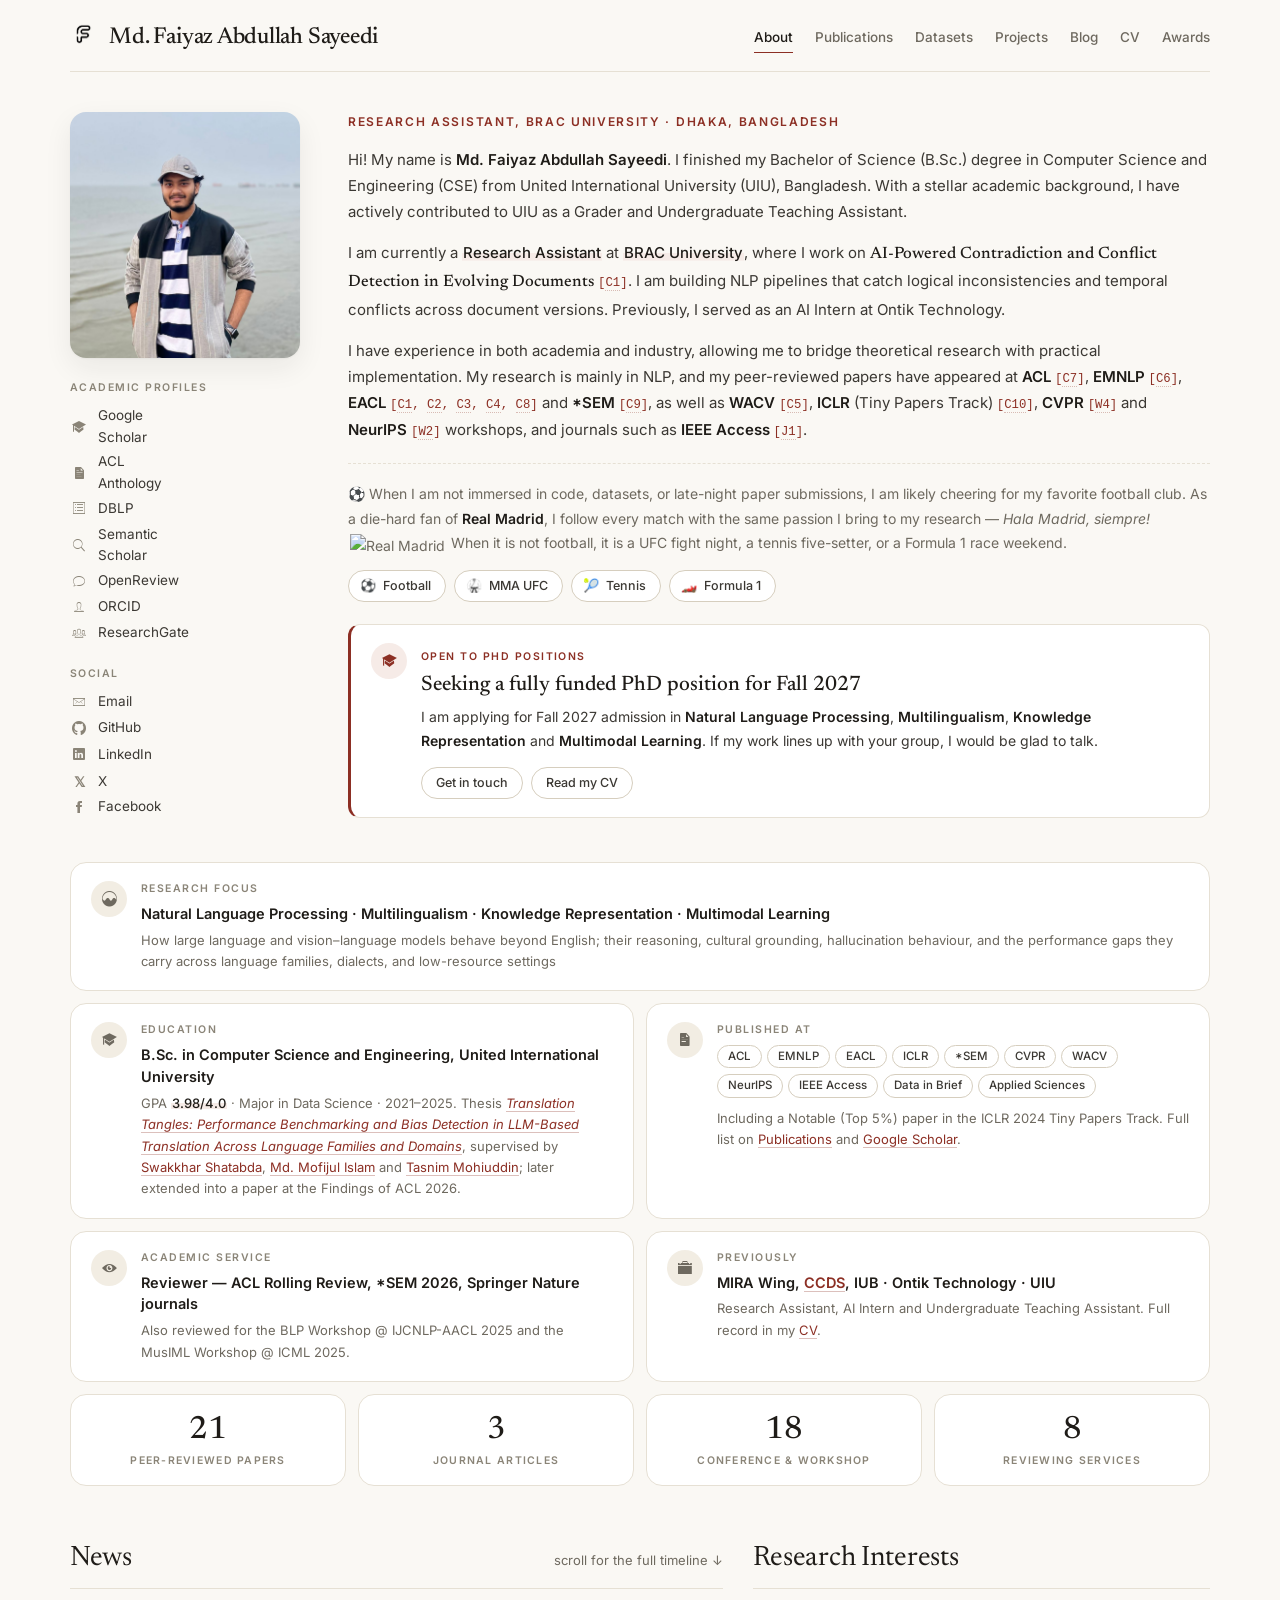
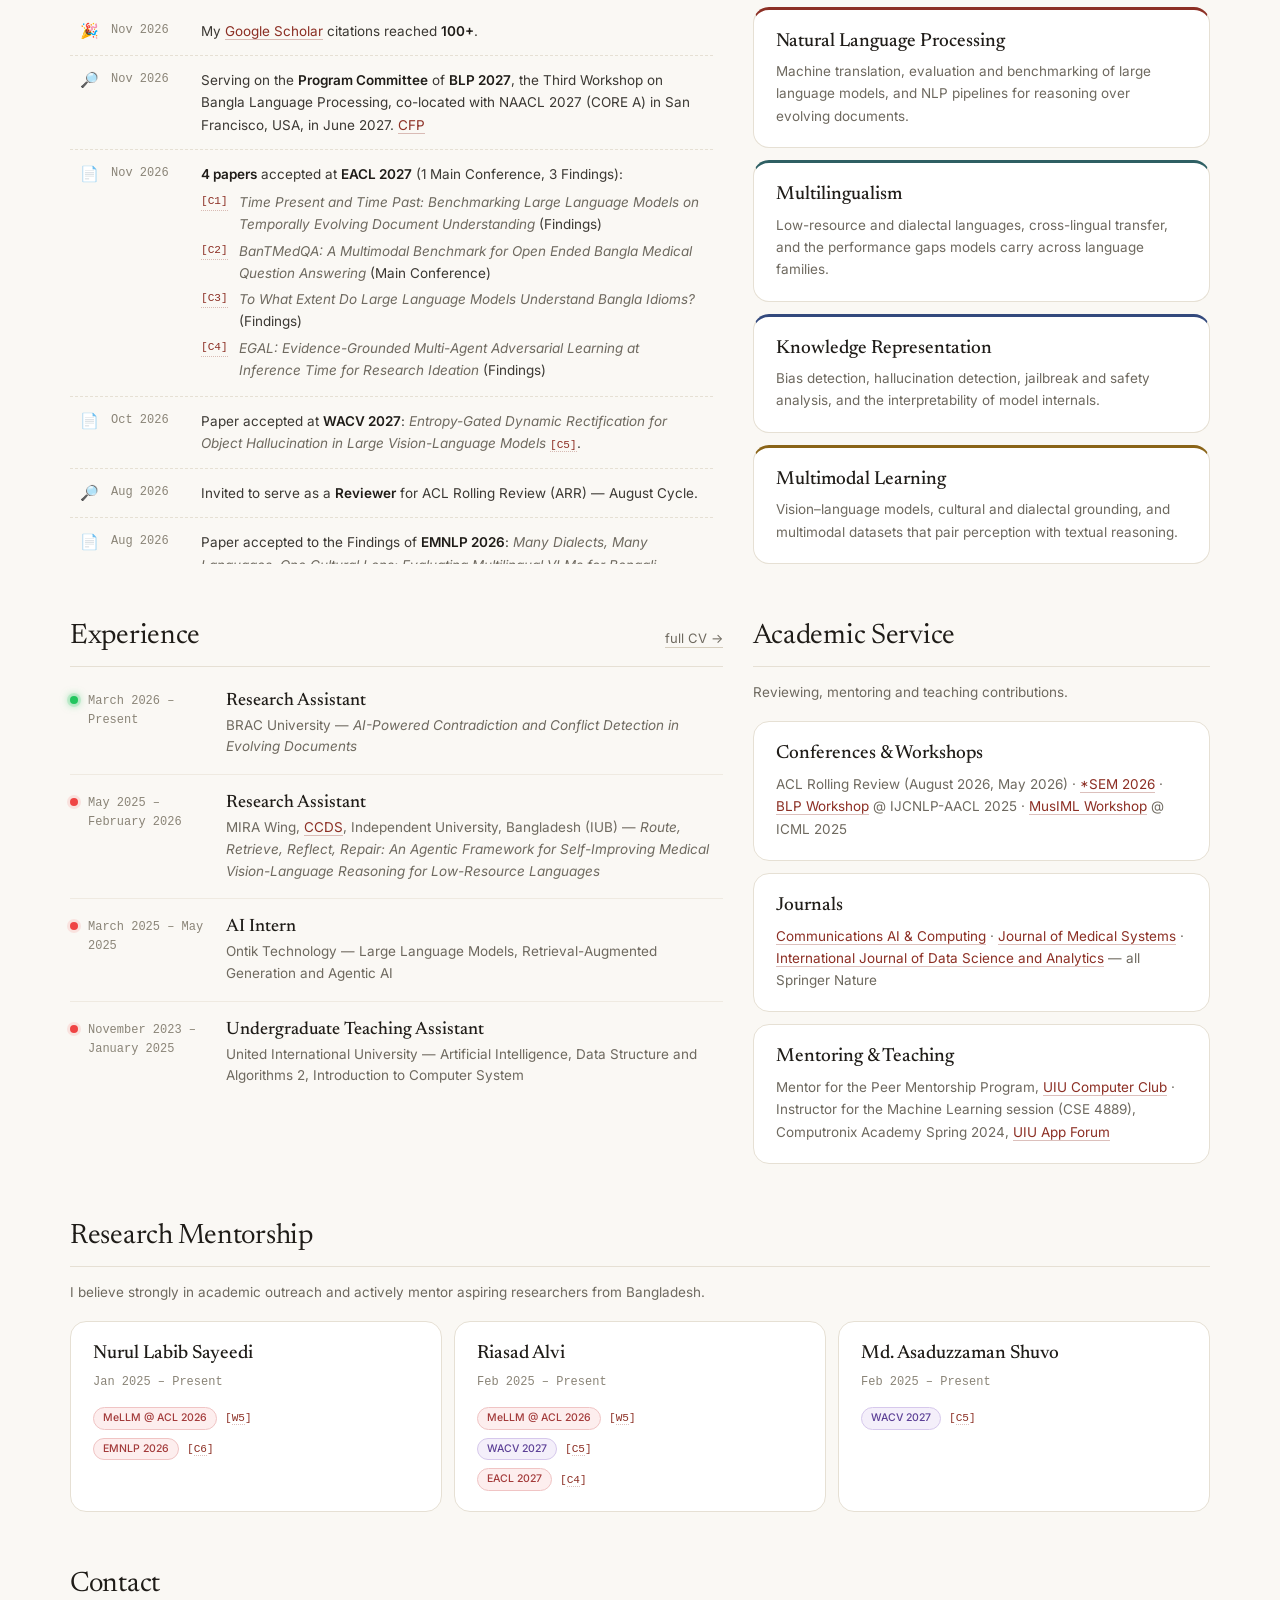
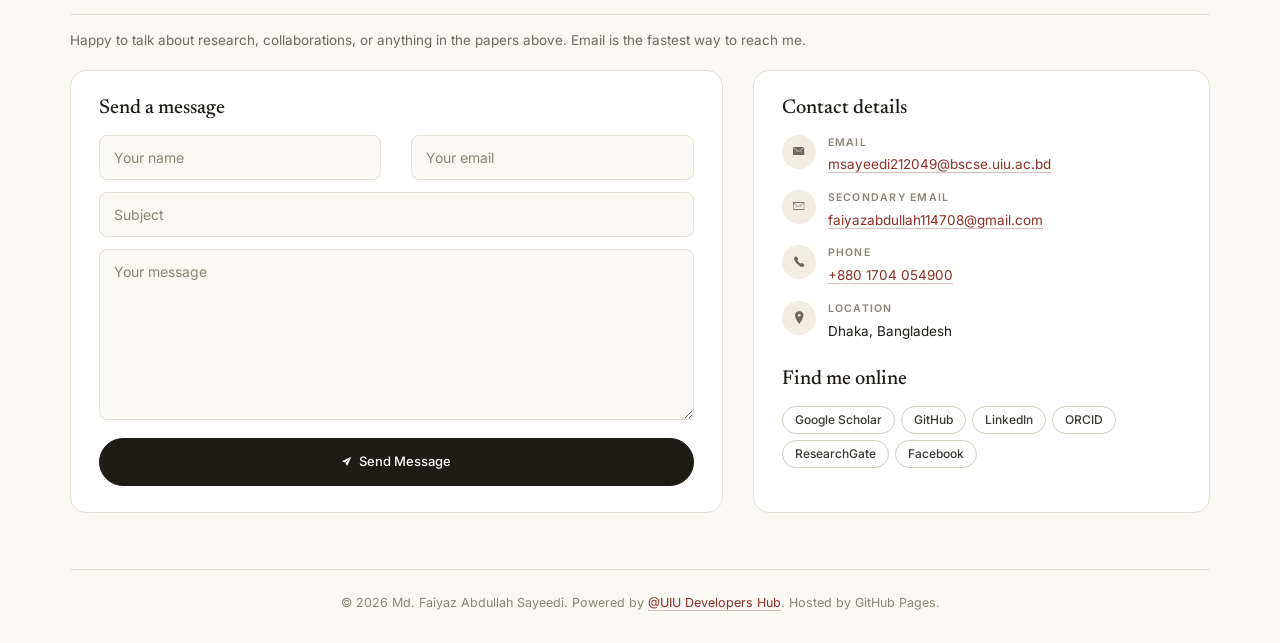
==== index.html @ 0328d917 "Added Research Mentorship" ====
<!DOCTYPE html>
<html lang="en">

<head>
	<meta charset="UTF-8">
	<meta name="viewport" content="width=device-width, initial-scale=1">
	<title>Md. Faiyaz Abdullah Sayeedi</title>
	<meta name="description" content="Md. Faiyaz Abdullah Sayeedi - Research Assistant at BRAC University. Research on Natural Language Processing, Multilingualism, Knowledge Representation, Large Language Models, and Multimodal Machine Learning.">
	<meta name="author" content="Md. Faiyaz Abdullah Sayeedi">
	<link rel="icon" type="image/png" href="img/icon.png">

	<!-- css -->
	<link rel="stylesheet" href="css/bootstrap.min.css">
	<link rel="stylesheet" href="css/ionicons.min.css">
	<link rel="stylesheet" href="css/pace.css">
	<link rel="stylesheet" href="css/custom.css">

	<!-- js -->
	<script src="js/pace.min.js"></script>
</head>

<body class="graph-paper">

	<!-- header -->
	<div class="container">
		<header id="site-header">
			<a class="site-brand" href="index.html">
				<img src="img/icon.png" alt="" class="logo-icon">
				Md. Faiyaz Abdullah <span>Sayeedi</span>
			</a>
			<nav class="site-nav" aria-label="Main">
				<ul>
					<li><span class="current">About</span></li>
					<li><a href="publications.html">Publications</a></li>
					<li><a href="datasets.html">Datasets</a></li>
					<li><a href="projects.html">Projects</a></li>
					<li><a href="blog/index.html">Blog</a></li>
					<li><a href="curriculumvita.html">CV</a></li>
					<li><a href="honor_achievement.html">Awards</a></li>
				</ul>
			</nav>
			<button type="button" id="trigger-overlay" class="menu-toggle" aria-label="Open menu"
				aria-controls="site-menu" aria-expanded="false">
				<span class="ion-navicon"></span>
			</button>
		</header>
	</div>

	<!-- main content -->
	<div class="content-body">
		<div class="container">

			<!-- Profile -->
			<div class="row">
				<div class="col-md-12">
					<div class="profile">
						<div class="profile-grid">
							<!-- identity: photo and profile links -->
							<div class="profile-side">
								<div class="profile-photo-wrap">
									<img class="profile-photo" src="img/me.jpeg" alt="Md. Faiyaz Abdullah Sayeedi">
								</div>
								<div class="profile-link-groups">
									<div class="link-group">
										<span class="link-group-label">Academic profiles</span>
										<ul class="icon-links">
											<li><a href="https://scholar.google.com/citations?user=gLTfVpwAAAAJ&hl=en" target="_blank" rel="noopener"><span class="icon ion-university" aria-hidden="true"></span>Google Scholar</a></li>
											<li><a href="https://aclanthology.org/people/md-faiyaz-abdullah-sayeedi/" target="_blank" rel="noopener"><span class="icon ion-document-text" aria-hidden="true"></span>ACL Anthology</a></li>
											<li><a href="https://dblp.org/pid/374/6271.html" target="_blank" rel="noopener"><span class="icon ion-ios-list-outline" aria-hidden="true"></span>DBLP</a></li>
											<li><a href="https://www.semanticscholar.org/author/Md.-Faiyaz-Abdullah-Sayeedi/2248826908" target="_blank" rel="noopener"><span class="icon ion-ios-search" aria-hidden="true"></span>Semantic Scholar</a></li>
											<li><a href="https://openreview.net/profile?id=%7EMd._Faiyaz_Abdullah_Sayeedi1" target="_blank" rel="noopener"><span class="icon ion-ios-chatbubble-outline" aria-hidden="true"></span>OpenReview</a></li>
											<li><a href="https://orcid.org/0009-0007-3079-7806" target="_blank" rel="noopener"><span class="icon ion-ios-person-outline" aria-hidden="true"></span>ORCID</a></li>
											<li><a href="https://www.researchgate.net/profile/Md-Sayeedi" target="_blank" rel="noopener"><span class="icon ion-ios-people-outline" aria-hidden="true"></span>ResearchGate</a></li>
										</ul>
									</div>
									<div class="link-group">
										<span class="link-group-label">Social</span>
										<ul class="icon-links">
											<li><a href="mailto:msayeedi212049@bscse.uiu.ac.bd"><span class="icon ion-ios-email-outline" aria-hidden="true"></span>Email</a></li>
											<li><a href="https://github.com/faiyazabdullah" target="_blank" rel="noopener"><span class="icon ion-social-github" aria-hidden="true"></span>GitHub</a></li>
											<li><a href="https://www.linkedin.com/in/mdfaiyazabdullahsayeedi/" target="_blank" rel="noopener"><span class="icon ion-social-linkedin" aria-hidden="true"></span>LinkedIn</a></li>
											<li><a href="https://x.com/MFaiyazAS" target="_blank" rel="noopener"><span class="icon icon-x" aria-hidden="true">𝕏</span>X</a></li>
											<li><a href="https://www.facebook.com/faiyazabdullah336908" target="_blank" rel="noopener"><span class="icon ion-social-facebook" aria-hidden="true"></span>Facebook</a></li>
										</ul>
									</div>
								</div>
							</div>

							<!-- about: role, bio, hobbies, PhD callout -->
							<div class="profile-main">
								<p class="profile-affiliation">
									Research Assistant, BRAC University&nbsp;&middot; Dhaka, Bangladesh
								</p>
								<div class="bio">
									<p>Hi! My name is <strong>Md. Faiyaz Abdullah Sayeedi</strong>. I finished my Bachelor of Science (B.Sc.) degree in Computer Science and Engineering (CSE) from United International University (UIU), Bangladesh. With a stellar academic background, I have actively contributed to UIU as a Grader and Undergraduate Teaching Assistant.</p>
									<p>I am currently a <span class="hl">Research Assistant</span> at <span class="hl">BRAC University</span>, where I work on <span class="project-title">AI-Powered Contradiction and Conflict Detection in Evolving Documents</span> <span class="cite-group">[<a class="cite" href="publications.html#pub-c1" title="Time Present and Time Past: Benchmarking Large Language Models on Temporally Evolving Document Understanding">C1</a>]</span>. I am building NLP pipelines that catch logical inconsistencies and temporal conflicts across document versions. Previously, I served as an AI Intern at Ontik Technology.</p>
									<p>I have experience in both academia and industry, allowing me to bridge theoretical research with practical implementation. My research is mainly in NLP, and my peer-reviewed papers have appeared at <strong>ACL</strong> <span class="cite-group">[<a class="cite" href="publications.html#pub-c7" title="Ready to Translate, Not to Represent? Bias and Performance Gaps in Multilingual LLMs Across Language Families and Domains">C7</a>]</span>, <strong>EMNLP</strong> <span class="cite-group">[<a class="cite" href="publications.html#pub-c6" title="Many Dialects, Many Languages, One Cultural Lens: Evaluating Multilingual VLMs for Bengali Culture Understanding Across Historically Linked Languages and Regional Dialects">C6</a>]</span>, <strong>EACL</strong> <span class="cite-group">[<a class="cite" href="publications.html#pub-c1" title="Time Present and Time Past: Benchmarking Large Language Models on Temporally Evolving Document Understanding">C1</a>, <a class="cite" href="publications.html#pub-c2" title="BanTMedQA: A Multimodal Benchmark for Open Ended Bangla Medical Question Answering">C2</a>, <a class="cite" href="publications.html#pub-c3" title="To What Extent Do Large Language Models Understand Bangla Idioms?">C3</a>, <a class="cite" href="publications.html#pub-c4" title="EGAL: Evidence-Grounded Multi-Agent Adversarial Learning at Inference Time for Research Ideation">C4</a>, <a class="cite" href="publications.html#pub-c8" title="MathMist: A Parallel Multilingual Benchmark Dataset for Mathematical Problem Solving and Reasoning">C8</a>]</span> and <strong>*SEM</strong> <span class="cite-group">[<a class="cite" href="publications.html#pub-c9" title="Can LLMs Solve My Grandma’s Riddle? Evaluating Multilingual Large Language Models on Reasoning Traditional Bangla Tricky Riddles">C9</a>]</span>, as well as <strong>WACV</strong> <span class="cite-group">[<a class="cite" href="publications.html#pub-c5" title="Entropy-Gated Dynamic Rectification for Object Hallucination in Large Vision-Language Models">C5</a>]</span>, <strong>ICLR</strong> (Tiny Papers Track) <span class="cite-group">[<a class="cite" href="publications.html#pub-c10" title="MosquitoFusion: A Multiclass Dataset for Real-Time Detection of Mosquitoes, Swarms, and Breeding Sites Using Deep Learning">C10</a>]</span>, <strong>CVPR</strong> <span class="cite-group">[<a class="cite" href="publications.html#pub-w4" title="VisText-Mosquito: A Unified Multimodal Dataset for Visual Detection, Segmentation, and Textual Explanation on Mosquito Breeding Sites">W4</a>]</span> and <strong>NeurIPS</strong> <span class="cite-group">[<a class="cite" href="publications.html#pub-w2" title="MIMIC: Multimodal Islamophobic Meme Identification and Classification">W2</a>]</span> workshops, and journals such as <strong>IEEE Access</strong> <span class="cite-group">[<a class="cite" href="publications.html#pub-j1" title="JailbreakTracer: Explainable Detection of Jailbreaking Prompts in LLMs Using Synthetic Data Generation">J1</a>]</span>.</p>
								</div>

								<div class="bio-aside">
									<p class="aside-text">
										⚽ When I am not immersed in code, datasets, or late-night paper submissions, I am likely cheering for my favorite football club. As a die-hard fan of <strong>Real Madrid</strong>, I follow every match with the same passion I bring to my research &mdash; <em>Hala Madrid, siempre!</em>
										<img src="https://upload.wikimedia.org/wikipedia/en/5/56/Real_Madrid_CF.svg"
											alt="Real Madrid" style="width: 20px; height: auto; margin: 0 2px -4px 2px;">

										When it is not football, it is a UFC fight night, a tennis five-setter, or a Formula 1
										race weekend.
									</p>
									<ul class="hobby-chips">
										<li><span class="hobby-emoji">⚽</span>Football</li>
										<li><span class="hobby-emoji">🥋</span>MMA UFC</li>
										<li><span class="hobby-emoji">🎾</span>Tennis</li>
										<li><span class="hobby-emoji">🏎️</span>Formula 1</li>
									</ul>
								</div>

								<aside class="phd-callout">
									<span class="phd-icon ion-university" aria-hidden="true"></span>
									<div class="phd-body">
										<span class="phd-label">Open to PhD positions</span>
										<h3 class="phd-title">Seeking a fully funded PhD position for Fall 2027</h3>
										<p class="phd-text">
											I am applying for Fall 2027 admission in <strong>Natural Language
												Processing</strong>, <strong>Multilingualism</strong>,
											<strong>Knowledge Representation</strong> and <strong>Multimodal Learning</strong>.
											If my work lines up with your group, I would be glad to talk.
										</p>
										<span class="phd-actions">
											<a href="mailto:msayeedi212049@bscse.uiu.ac.bd">Get in touch</a>
											<a href="curriculumvita.html">Read my CV</a>
										</span>
									</div>
								</aside>
							</div>
						</div>

						<ul class="fact-grid">
							<li class="fact fact-wide">
								<span class="fact-icon ion-ios-analytics" aria-hidden="true"></span>
								<span class="fact-body">
									<span class="fact-label">Research focus</span>
									<span class="fact-value">Natural Language Processing &middot; Multilingualism &middot;
										Knowledge Representation &middot; Multimodal Learning</span>
									<span class="fact-meta">How large language and vision&ndash;language models behave beyond English; their reasoning, cultural grounding, hallucination behaviour, and the performance gaps they carry across language families, dialects, and low-resource settings</span>
								</span>
							</li>
							<li class="fact">
								<span class="fact-icon ion-university" aria-hidden="true"></span>
								<span class="fact-body">
									<span class="fact-label">Education</span>
									<span class="fact-value">B.Sc. in Computer Science and Engineering,
										United International University</span>
									<span class="fact-meta">GPA <span class="hl">3.98/4.0</span> &middot; Major in Data Science
										&middot; 2021&ndash;2025. Thesis
										<a href="https://drive.google.com/file/d/1RiYkFMJryr4oOoHeg9YXEk3Rji0Lpd9t/view"
											target="_blank" rel="noopener"><em>Translation Tangles: Performance Benchmarking and Bias Detection in LLM-Based Translation Across Language Families and Domains</em></a>, supervised by
										<a href="https://www.bracu.ac.bd/about/people/swakkhar-shatabda-phd" target="_blank"
											rel="noopener">Swakkhar Shatabda</a>,
										<a href="https://mmiakashs.github.io/" target="_blank" rel="noopener">Md. Mofijul
											Islam</a> and
										<a href="https://taasnim.github.io/" target="_blank" rel="noopener">Tasnim Mohiuddin</a>; later extended into a paper at the Findings of ACL 2026.</span>
								</span>
							</li>
							<li class="fact">
								<span class="fact-icon ion-document-text" aria-hidden="true"></span>
								<span class="fact-body">
									<span class="fact-label">Published at</span>
									<span class="fact-value venue-row">
										<span class="venue">ACL</span><span class="venue">EMNLP</span><span
											class="venue">EACL</span><span class="venue">ICLR</span><span
											class="venue">*SEM</span><span class="venue">CVPR</span><span class="venue">WACV</span><span
											class="venue">NeurIPS</span><span class="venue">IEEE Access</span><span
											class="venue">Data in Brief</span><span class="venue">Applied Sciences</span>
									</span>
									<span class="fact-meta">Including a Notable (Top 5%) paper in the ICLR 2024 Tiny Papers
										Track. Full list on <a href="publications.html">Publications</a> and
										<a href="https://scholar.google.com/citations?user=gLTfVpwAAAAJ&hl=en" target="_blank"
											rel="noopener">Google Scholar</a>.</span>
								</span>
							</li>
							<li class="fact">
								<span class="fact-icon ion-eye" aria-hidden="true"></span>
								<span class="fact-body">
									<span class="fact-label">Academic service</span>
									<span class="fact-value">Reviewer &mdash; ACL Rolling Review, *SEM 2026, Springer Nature
										journals</span>
									<span class="fact-meta">Also reviewed for the BLP Workshop @ IJCNLP-AACL 2025 and the
										MusIML Workshop @ ICML 2025.</span>
								</span>
							</li>
							<li class="fact">
								<span class="fact-icon ion-ios-briefcase" aria-hidden="true"></span>
								<span class="fact-body">
									<span class="fact-label">Previously</span>
									<span class="fact-value">MIRA Wing, <a href="https://ccds.ai/people/faiyaz-abdullah-sayeedi" target="_blank" rel="noopener">CCDS</a>, IUB &middot; Ontik Technology &middot; UIU</span>
									<span class="fact-meta">Research Assistant, AI Intern and Undergraduate Teaching
										Assistant. Full record in my <a href="curriculumvita.html">CV</a>.</span>
								</span>
							</li>
						</ul>

						<ul class="metrics">
							<li><span class="num">21</span><span class="label">Peer-reviewed papers</span></li>
							<li><span class="num">3</span><span class="label">Journal articles</span></li>
							<li><span class="num">18</span><span class="label">Conference &amp; workshop</span></li>
							<li><span class="num">8</span><span class="label">Reviewing services</span></li>
						</ul>
					</div>
				</div>
			</div>

			<!-- News | Research Interests -->
			<div class="row split section">
				<div class="col-md-7" id="news">
					<h2 class="section-title">
						News
						<span class="section-more">scroll for the full timeline &darr;</span>
					</h2>
					<div class="feed-fill">
					<div class="news-feed">
						<ul class="news-list">
							<li>
								<span class="news-emoji">🎉</span>
								<span class="news-body"><span class="news-date">Nov 2026</span><span
										class="news-text">My <a href="https://scholar.google.com/citations?user=gLTfVpwAAAAJ&hl=en"
											target="_blank" rel="noopener">Google Scholar</a> citations reached
										<strong>100+</strong>.</span></span>
							</li>
							<li>
								<span class="news-emoji">🔎</span>
								<span class="news-body"><span class="news-date">Nov 2026</span><span
										class="news-text">Serving on the <strong>Program Committee</strong> of <strong>BLP
											2027</strong>, the Third Workshop on Bangla Language Processing, co-located with
										NAACL 2027 (CORE A) in San Francisco, USA, in June 2027. <a
											href="https://blp-workshop.github.io/cfp" target="_blank" rel="noopener">CFP</a></span></span>
							</li>
							<li>
								<span class="news-emoji">📄</span>
								<span class="news-body"><span class="news-date">Nov 2026</span><span
										class="news-text"><strong>4 papers</strong> accepted at <strong>EACL 2027</strong>
										(1 Main Conference, 3 Findings):
										<span class="news-papers">
											<span class="news-paper"><a class="news-num cite" href="publications.html#pub-c1" title="Time Present and Time Past: Benchmarking Large Language Models on Temporally Evolving Document Understanding">[C1]</a> <em>Time Present and Time Past: Benchmarking Large Language Models on Temporally Evolving Document Understanding</em> (Findings)</span>
											<span class="news-paper"><a class="news-num cite" href="publications.html#pub-c2" title="BanTMedQA: A Multimodal Benchmark for Open Ended Bangla Medical Question Answering">[C2]</a> <em>BanTMedQA: A Multimodal Benchmark for Open Ended Bangla Medical Question Answering</em> (Main Conference)</span>
											<span class="news-paper"><a class="news-num cite" href="publications.html#pub-c3" title="To What Extent Do Large Language Models Understand Bangla Idioms?">[C3]</a> <em>To What Extent Do Large Language Models Understand Bangla Idioms?</em> (Findings)</span>
											<span class="news-paper"><a class="news-num cite" href="publications.html#pub-c4" title="EGAL: Evidence-Grounded Multi-Agent Adversarial Learning at Inference Time for Research Ideation">[C4]</a> <em>EGAL: Evidence-Grounded Multi-Agent Adversarial Learning at Inference Time for Research Ideation</em> (Findings)</span>
										</span></span></span>
							</li>
							<li>
								<span class="news-emoji">📄</span>
								<span class="news-body"><span class="news-date">Oct 2026</span><span
										class="news-text">Paper accepted at <strong>WACV 2027</strong>: <em>Entropy-Gated
											Dynamic Rectification for Object Hallucination in Large Vision-Language
											Models</em> <a class="cite" href="publications.html#pub-c5" title="Entropy-Gated Dynamic Rectification for Object Hallucination in Large Vision-Language Models">[C5]</a>.</span></span>
							</li>
							<li>
								<span class="news-emoji">🔎</span>
								<span class="news-body"><span class="news-date">Aug 2026</span><span
										class="news-text">Invited to serve as a <strong>Reviewer</strong> for ACL
										Rolling Review (ARR) &mdash; August Cycle.</span></span>
							</li>
							<li>
								<span class="news-emoji">📄</span>
								<span class="news-body"><span class="news-date">Aug 2026</span><span
										class="news-text">Paper accepted to the Findings of <strong>EMNLP
											2026</strong>: <em>Many Dialects, Many Languages, One Cultural Lens:
											Evaluating Multilingual VLMs for Bengali Culture Understanding Across
											Historically Linked Languages and Regional Dialects</em> <a class="cite" href="publications.html#pub-c6" title="Many Dialects, Many Languages, One Cultural Lens: Evaluating Multilingual VLMs for Bengali Culture Understanding Across Historically Linked Languages and Regional Dialects">[C6]</a>.</span></span>
							</li>
							<li>
								<span class="news-emoji">🔎</span>
								<span class="news-body"><span class="news-date">May 2026</span><span
										class="news-text">Invited to serve as an <strong>Emergency Reviewer</strong> for
										ACL Rolling Review (ARR) &mdash; May Cycle.</span></span>
							</li>
							<li>
								<span class="news-emoji">📄</span>
								<span class="news-body"><span class="news-date">May 2026</span><span
										class="news-text">Paper accepted at the <strong>ACL 2026 Workshop on
											Multilinguality in the Era of LLMs (MeLLM)</strong>:
										<em>MultiHaluDet: Multilingual Hallucination Detection via LLM Hidden State
											Probing</em> <a class="cite" href="publications.html#pub-w5" title="MultiHaluDet: Multilingual Hallucination Detection via LLM Hidden State Probing">[W5]</a>.</span></span>
							</li>
							<li>
								<span class="news-emoji">📄</span>
								<span class="news-body"><span class="news-date">May 2026</span><span
										class="news-text">Paper accepted at <strong>*SEM 2026</strong>, co-located with
										ACL 2026: <em>Can LLMs Solve My Grandma's Riddle? Evaluating Multilingual Large
											Language Models on Reasoning Traditional Bangla Tricky
											Riddles</em> <a class="cite" href="publications.html#pub-c9" title="Can LLMs Solve My Grandma’s Riddle? Evaluating Multilingual Large Language Models on Reasoning Traditional Bangla Tricky Riddles">[C9]</a>.</span></span>
							</li>
							<li>
								<span class="news-emoji">🔎</span>
								<span class="news-body"><span class="news-date">Apr 2026</span><span
										class="news-text">Served as an Academic Reviewer for
										<strong>Communications AI &amp; Computing</strong>, Springer
										Nature.</span></span>
							</li>
							<li>
								<span class="news-emoji">🔎</span>
								<span class="news-body"><span class="news-date">Apr 2026</span><span
										class="news-text">Served as an Academic Reviewer for the <strong>15th Joint
											Conference on Lexical and Computational Semantics (*SEM 2026)</strong>,
										organized and sponsored by SIGLEX (ACL) and co-located with ACL
										2026.</span></span>
							</li>
							<li>
								<span class="news-emoji">📄</span>
								<span class="news-body"><span class="news-date">Apr 2026</span><span
										class="news-text">Paper accepted to the Findings of <strong>ACL 2026</strong>:
										<em>Ready to Translate, Not to Represent? Bias and Performance Gaps in
											Multilingual LLMs Across Language Families and Domains</em> <a class="cite" href="publications.html#pub-c7" title="Ready to Translate, Not to Represent? Bias and Performance Gaps in Multilingual LLMs Across Language Families and Domains">[C7]</a>.</span></span>
							</li>
							<li>
								<span class="news-emoji">📄</span>
								<span class="news-body"><span class="news-date">Apr 2026</span><span
										class="news-text">Paper accepted at the <strong>CVPR 2026 Workshop
											AI4RWC</strong>: <em>VisText-Mosquito: A Unified Multimodal Dataset for
											Visual Detection, Segmentation, and Textual Explanation on Mosquito Breeding
											Sites</em> <a class="cite" href="publications.html#pub-w4" title="VisText-Mosquito: A Unified Multimodal Dataset for Visual Detection, Segmentation, and Textual Explanation on Mosquito Breeding Sites">[W4]</a>.</span></span>
							</li>
							<li>
								<span class="news-emoji">🔬</span>
								<span class="news-body"><span class="news-date">Mar 2026</span><span
										class="news-text">Joined <strong>BRAC University</strong> as a Research
										Assistant.</span></span>
							</li>
							<li>
								<span class="news-emoji">🔎</span>
								<span class="news-body"><span class="news-date">Feb 2026</span><span
										class="news-text">Served as an Academic Reviewer for the <strong>Journal of
											Medical Systems</strong>, Springer Nature.</span></span>
							</li>
							<li>
								<span class="news-emoji">📄</span>
								<span class="news-body"><span class="news-date">Feb 2026</span><span
										class="news-text">Paper accepted at the <strong>EACL 2026 Student Research
											Workshop (SRW)</strong>: <em>Do Multi-Agents Solve Better Than Single?
											Evaluating Agentic Frameworks for Diagram-Grounded Geometry Problem Solving
											and Reasoning</em> <a class="cite" href="publications.html#pub-w3" title="Do Multi-Agents Solve Better Than Single? Evaluating Agentic Frameworks for Diagram-Grounded Geometry Problem Solving and Reasoning">[W3]</a>.</span></span>
							</li>
							<li>
								<span class="news-emoji">📄</span>
								<span class="news-body"><span class="news-date">Jan 2026</span><span
										class="news-text">Paper accepted to the Findings of <strong>EACL
											2026</strong>: <em>MathMist: A Parallel Multilingual Benchmark Dataset for
											Mathematical Problem Solving and Reasoning</em> <a class="cite" href="publications.html#pub-c8" title="MathMist: A Parallel Multilingual Benchmark Dataset for Mathematical Problem Solving and Reasoning">[C8]</a>.</span></span>
							</li>
							<li>
								<span class="news-emoji">🏆</span>
								<span class="news-body"><span class="news-date">Nov 2025</span><span
										class="news-text">Received the <strong>Best Thesis Poster Award</strong> at the
										CSE Project Show, Spring 2024 (Final Year Design Project), United International
										University, Dhaka, Bangladesh.</span></span>
							</li>
							<li>
								<span class="news-emoji">🔎</span>
								<span class="news-body"><span class="news-date">Oct 2025</span><span
										class="news-text">Served as an Academic Reviewer for the <strong>BLP
											Workshop @ IJCNLP-AACL 2025</strong>.</span></span>
							</li>
							<li>
								<span class="news-emoji">📄</span>
								<span class="news-body"><span class="news-date">Sep 2025</span><span
										class="news-text">Paper accepted at the <strong>EMNLP 2025 Workshop
											HCI+NLP</strong>: <em>Rethinking Search: A Study of University Students'
											Perspectives on Using LLMs and Traditional Search Engines in Academic
											Problem Solving</em> <a class="cite" href="publications.html#pub-w1" title="Rethinking Search: A Study of University Students’ Perspectives on Using LLMs and Traditional Search Engines in Academic Problem Solving">[W1]</a>.</span></span>
							</li>
							<li>
								<span class="news-emoji">🔎</span>
								<span class="news-body"><span class="news-date">Sep 2025</span><span
										class="news-text">Served as an Academic Reviewer for the <strong>International
											Journal of Data Science and Analytics</strong>, Springer
										Nature.</span></span>
							</li>
							<li>
								<span class="news-emoji">🎓</span>
								<span class="news-body"><span class="news-date">Jul 2025</span><span
										class="news-text">Defended my undergraduate thesis, <em>Translation Tangles:
											Performance Benchmarking and Bias Detection in LLM-Based Translation Across
											Language Families and Domains</em> <a class="cite" href="publications.html#pub-c7" title="Ready to Translate, Not to Represent? Bias and Performance Gaps in Multilingual LLMs Across Language Families and Domains">[C7]</a>.</span></span>
							</li>
							<li>
								<span class="news-emoji">📄</span>
								<span class="news-body"><span class="news-date">Jun 2025</span><span
										class="news-text">Journal paper accepted at <strong>IEEE Access</strong>:
										<em>JailbreakTracer: Explainable Detection of Jailbreaking Prompts in LLMs Using
											Synthetic Data Generation</em> <a class="cite" href="publications.html#pub-j1" title="JailbreakTracer: Explainable Detection of Jailbreaking Prompts in LLMs Using Synthetic Data Generation">[J1]</a>.</span></span>
							</li>
							<li>
								<span class="news-emoji">🔎</span>
								<span class="news-body"><span class="news-date">May 2025</span><span
										class="news-text">Served as an Academic Reviewer for the <strong>MusIML
											Workshop @ ICML 2025</strong>.</span></span>
							</li>
							<li>
								<span class="news-emoji">🔬</span>
								<span class="news-body"><span class="news-date">May 2025</span><span
										class="news-text">Joined the <strong>MIRA Wing, <a href="https://ccds.ai/people/faiyaz-abdullah-sayeedi" target="_blank" rel="noopener">CCDS</a>, Independent University
											Bangladesh (IUB)</strong> as a Research Assistant.</span></span>
							</li>
							<li>
								<span class="news-emoji">💼</span>
								<span class="news-body"><span class="news-date">Mar 2025</span><span
										class="news-text">Joined <strong>Ontik Technology</strong> as an AI
										Intern.</span></span>
							</li>
							<li>
								<span class="news-emoji">📄</span>
								<span class="news-body"><span class="news-date">Jan 2025</span><span
										class="news-text">Journal paper accepted at <strong>Data in Brief,
											Elsevier</strong>: <em>ElectroCom61: A Multiclass Dataset for Detection of
											Electronic Components</em> <a class="cite" href="publications.html#pub-j2" title="ElectroCom61: A Multiclass Dataset for Detection of Electronic Components">[J2]</a>.</span></span>
							</li>
							<li>
								<span class="news-emoji">📄</span>
								<span class="news-body"><span class="news-date">Dec 2024</span><span
										class="news-text">Paper accepted at the <strong>NeurIPS 2024 Workshop
											MusIML</strong>: <em>MIMIC: Multimodal Islamophobic Meme Identification and
											Classification</em> <a class="cite" href="publications.html#pub-w2" title="MIMIC: Multimodal Islamophobic Meme Identification and Classification">[W2]</a>.</span></span>
							</li>
							<li>
								<span class="news-emoji">📄</span>
								<span class="news-body"><span class="news-date">Sep 2024</span><span
										class="news-text">Paper accepted at <strong>IEEE TENSYMP 2024</strong>:
										<em>MosquitoMiner: A Light Weight Rover for Detecting and Eliminating Mosquito
											Breeding Sites</em> <a class="cite" href="publications.html#pub-c11" title="MosquitoMiner: A Light Weight Rover for Detecting and Eliminating Mosquito Breeding Sites">[C11]</a>.</span></span>
							</li>
							<li>
								<span class="news-emoji">📄</span>
								<span class="news-body"><span class="news-date">Apr 2024</span><span
										class="news-text">First journal paper accepted at <strong>Applied Sciences
											(MDPI)</strong>: <em>A Comparative Analysis for Optimizing Machine Learning
											Model Deployment in IoT Devices</em> <a class="cite" href="publications.html#pub-j3" title="A Comparative Analysis for Optimizing Machine Learning Model Deployment in IoT Devices">[J3]</a>.</span></span>
							</li>
							<li>
								<span class="news-emoji">🏅</span>
								<span class="news-body"><span class="news-date">Mar 2024</span><span
										class="news-text"><strong>Finalist</strong> &mdash; National Blockchain Olympiad
										Bangladesh.</span></span>
							</li>
							<li>
								<span class="news-emoji">📄</span>
								<span class="news-body"><span class="news-date">Feb 2024</span><span
										class="news-text">Paper accepted at <strong>ICEEICT 2024</strong>:
										<em>BrailleSense: Deep Learning for Braille Character
											Classification</em> <a class="cite" href="publications.html#pub-c12" title="BrailleSense: Deep Learning for Braille Character Classification">[C12]</a>.</span></span>
							</li>
							<li>
								<span class="news-emoji">🏆</span>
								<span class="news-body"><span class="news-date">Feb 2024</span><span
										class="news-text"><strong>Champion</strong> &mdash; Python for AI and ML
										Competition 2024, organized by the UIU App Forum, United International
										University, Dhaka, Bangladesh.</span></span>
							</li>
							<li>
								<span class="news-emoji">📄</span>
								<span class="news-body"><span class="news-date">Jan 2024</span><span
										class="news-text">Paper accepted at <strong>ICLR 2024</strong> (Notable
										&mdash; Top 5%, Tiny Papers Track): <em>MosquitoFusion: A Multiclass Dataset for
											Real-Time Detection of Mosquitoes, Swarms, and Breeding Sites Using Deep
											Learning</em> <a class="cite" href="publications.html#pub-c10" title="MosquitoFusion: A Multiclass Dataset for Real-Time Detection of Mosquitoes, Swarms, and Breeding Sites Using Deep Learning">[C10]</a>.</span></span>
							</li>
							<li>
								<span class="news-emoji">📄</span>
								<span class="news-body"><span class="news-date">Mar 2023</span><span
										class="news-text">First conference paper accepted at <strong>IEEE InC4
											2023</strong>: <em>Fem-Scale: A Data-Driven Approach for Quantifying Degree
											of Individual Feminism Perspective</em> <a class="cite" href="publications.html#pub-c13" title="Fem-Scale: A Data-Driven Approach for Quantifying Degree of Individual Feminism Perspective">[C13]</a>.</span></span>
							</li>
						</ul>
					</div>
					</div>
				</div>
				<div class="col-md-5" id="research">
					<h2 class="section-title">Research Interests</h2>
					<ul class="interest-grid">
						<li>
							<h4>Natural Language Processing</h4>
							<p>Machine translation, evaluation and benchmarking of large language models, and NLP
								pipelines for reasoning over evolving documents.</p>
						</li>
						<li>
							<h4>Multilingualism</h4>
							<p>Low-resource and dialectal languages, cross-lingual transfer, and the performance gaps
								models carry across language families.</p>
						</li>
						<li>
							<h4>Knowledge Representation</h4>
							<p>Bias detection, hallucination detection, jailbreak and safety analysis, and the
								interpretability of model internals.</p>
						</li>
						<li>
							<h4>Multimodal Learning</h4>
							<p>Vision&ndash;language models, cultural and dialectal grounding, and multimodal datasets
								that pair perception with textual reasoning.</p>
						</li>
					</ul>
				</div>
			</div>

			<!-- Experience | Academic Service -->
			<div class="row split section">
				<div class="col-md-7" id="experience">
					<h2 class="section-title">
						Experience
						<a class="section-more" href="curriculumvita.html">full CV &rarr;</a>
					</h2>
					<ul class="timeline">
						<li class="tl-current">
							<span class="tl-role">Research Assistant</span>
							<span class="tl-where">BRAC University &mdash; <em>AI-Powered Contradiction and Conflict
									Detection in Evolving Documents</em></span>
							<span class="tl-when">March 2026 &ndash; Present</span>
						</li>
						<li class="tl-past">
							<span class="tl-role">Research Assistant</span>
							<span class="tl-where">MIRA Wing, <a href="https://ccds.ai/people/faiyaz-abdullah-sayeedi" target="_blank" rel="noopener">CCDS</a>, Independent University, Bangladesh (IUB) &mdash;
								<em>Route, Retrieve, Reflect, Repair: An Agentic Framework for Self-Improving Medical
									Vision-Language Reasoning for Low-Resource Languages</em></span>
							<span class="tl-when">May 2025 &ndash; February 2026</span>
						</li>
						<li class="tl-past">
							<span class="tl-role">AI Intern</span>
							<span class="tl-where">Ontik Technology &mdash; Large Language Models, Retrieval-Augmented
								Generation and Agentic AI</span>
							<span class="tl-when">March 2025 &ndash; May 2025</span>
						</li>
						<li class="tl-past">
							<span class="tl-role">Undergraduate Teaching Assistant</span>
							<span class="tl-where">United International University &mdash; Artificial Intelligence, Data
								Structure and Algorithms 2, Introduction to Computer System</span>
							<span class="tl-when">November 2023 &ndash; January 2025</span>
						</li>
					</ul>
				</div>
				<div class="col-md-5" id="service">
					<h2 class="section-title">Academic Service</h2>
					<p class="section-note">Reviewing, mentoring and teaching contributions.</p>
					<ul class="interest-grid">
						<li>
							<h4>Conferences &amp; Workshops</h4>
							<p>ACL Rolling Review (August 2026, May 2026) &middot;
								<a href="https://starsem2026.github.io/" target="_blank" rel="noopener">*SEM 2026</a>
								&middot;
								<a href="https://blp-workshop.github.io/" target="_blank" rel="noopener">BLP Workshop</a>
								@ IJCNLP-AACL 2025 &middot;
								<a href="https://www.musiml.org/" target="_blank" rel="noopener">MusIML Workshop</a> @
								ICML 2025</p>
						</li>
						<li>
							<h4>Journals</h4>
							<p><a href="https://www.nature.com/commsaicomp/" target="_blank"
									rel="noopener">Communications AI &amp; Computing</a> &middot;
								<a href="https://link.springer.com/journal/10916" target="_blank" rel="noopener">Journal
									of Medical Systems</a> &middot;
								<a href="https://link.springer.com/journal/41060" target="_blank"
									rel="noopener">International Journal of Data Science and Analytics</a> &mdash; all
								Springer Nature</p>
						</li>
						<li>
							<h4>Mentoring &amp; Teaching</h4>
							<p>Mentor for the Peer Mentorship Program, <a href="https://uiucomputerclub.org/"
									target="_blank" rel="noopener">UIU Computer Club</a> &middot; Instructor for the
								Machine Learning session (CSE 4889), Computronix Academy Spring 2024,
								<a href="https://www.facebook.com/uiuappf/" target="_blank" rel="noopener">UIU App
									Forum</a></p>
						</li>
					</ul>
				</div>
			</div>

			<!-- Research Mentorship -->
			<div class="row">
				<div class="col-md-12 section" id="mentorship">
					<h2 class="section-title">Research Mentorship</h2>
					<p class="section-note">I believe strongly in academic outreach and actively mentor aspiring researchers from Bangladesh.</p>
					<ul class="interest-grid mentee-grid">
						<li>
							<h4>Nurul Labib Sayeedi</h4>
							<p class="mentee-since">Jan 2025 &ndash; Present</p>
							<p class="mentee-papers">
									<span class="mentee-paper"><span class="pub-tag acl" tabindex="0" data-venue="ACL 2026 Workshop on Multilinguality in the Era of Large Language Models (MeLLM @ ACL 2026)">MeLLM @ ACL 2026</span> <span class="cite-group">[<a class="cite" href="publications.html#pub-w5" title="MultiHaluDet: Multilingual Hallucination Detection via LLM Hidden State Probing">W5</a>]</span></span>
									<span class="mentee-paper"><span class="pub-tag acl" tabindex="0" data-venue="Findings of the Conference on Empirical Methods in Natural Language Processing (EMNLP 2026)">EMNLP 2026</span> <span class="cite-group">[<a class="cite" href="publications.html#pub-c6" title="Many Dialects, Many Languages, One Cultural Lens: Evaluating Multilingual VLMs for Bengali Culture Understanding Across Historically Linked Languages and Regional Dialects">C6</a>]</span></span>
							</p>
						</li>
						<li>
							<h4>Riasad Alvi</h4>
							<p class="mentee-since">Feb 2025 &ndash; Present</p>
							<p class="mentee-papers">
									<span class="mentee-paper"><span class="pub-tag acl" tabindex="0" data-venue="ACL 2026 Workshop on Multilinguality in the Era of Large Language Models (MeLLM @ ACL 2026)">MeLLM @ ACL 2026</span> <span class="cite-group">[<a class="cite" href="publications.html#pub-w5" title="MultiHaluDet: Multilingual Hallucination Detection via LLM Hidden State Probing">W5</a>]</span></span>
									<span class="mentee-paper"><span class="pub-tag cvf" tabindex="0" data-venue="Winter Conference on Applications of Computer Vision (WACV 2027)">WACV 2027</span> <span class="cite-group">[<a class="cite" href="publications.html#pub-c5" title="Entropy-Gated Dynamic Rectification for Object Hallucination in Large Vision-Language Models">C5</a>]</span></span>
									<span class="mentee-paper"><span class="pub-tag acl" tabindex="0" data-venue="Findings of the Conference of the European Chapter of the Association for Computational Linguistics (EACL 2027)">EACL 2027</span> <span class="cite-group">[<a class="cite" href="publications.html#pub-c4" title="EGAL: Evidence-Grounded Multi-Agent Adversarial Learning at Inference Time for Research Ideation">C4</a>]</span></span>
							</p>
						</li>
						<li>
							<h4>Md. Asaduzzaman Shuvo</h4>
							<p class="mentee-since">Feb 2025 &ndash; Present</p>
							<p class="mentee-papers">
									<span class="mentee-paper"><span class="pub-tag cvf" tabindex="0" data-venue="Winter Conference on Applications of Computer Vision (WACV 2027)">WACV 2027</span> <span class="cite-group">[<a class="cite" href="publications.html#pub-c5" title="Entropy-Gated Dynamic Rectification for Object Hallucination in Large Vision-Language Models">C5</a>]</span></span>
							</p>
						</li>
					</ul>
				</div>
			</div>

			<!-- Contact -->
			<div class="row">
				<div class="col-md-12 section" id="contact">
					<h2 class="section-title">Contact</h2>
					<p class="section-note">Happy to talk about research, collaborations, or anything in the papers above.
						Email is the fastest way to reach me.</p>

					<div class="contact-block">
						<div class="row">
							<div class="col-md-7">
								<div class="contact-panel">
									<h3>Send a message</h3>
									<form action="mailto:msayeedi212049@bscse.uiu.ac.bd" method="post" enctype="text/plain"
										class="contact-form">
										<div class="row">
											<div class="col-sm-6">
												<input type="text" name="name" placeholder="Your name" required>
											</div>
											<div class="col-sm-6">
												<input type="email" name="email" placeholder="Your email" required>
											</div>
										</div>
										<input type="text" name="subject" placeholder="Subject" required>
										<textarea name="message" rows="7" placeholder="Your message" required></textarea>
										<button type="submit" class="btn-contact">
											<span class="ion-ios-paperplane"></span>Send Message
										</button>
									</form>
								</div>
							</div>
							<div class="col-md-5">
								<div class="contact-panel">
									<h3>Contact details</h3>
									<ul class="contact-details">
										<li>
											<span class="ci ion-ios-email"></span>
											<span>
												<span class="cd-label">Email</span>
												<span class="cd-value"><a href="mailto:msayeedi212049@bscse.uiu.ac.bd">msayeedi212049@bscse.uiu.ac.bd</a></span>
											</span>
										</li>
										<li>
											<span class="ci ion-ios-email-outline"></span>
											<span>
												<span class="cd-label">Secondary email</span>
												<span class="cd-value"><a href="mailto:faiyazabdullah114708@gmail.com">faiyazabdullah114708@gmail.com</a></span>
											</span>
										</li>
										<li>
											<span class="ci ion-ios-telephone"></span>
											<span>
												<span class="cd-label">Phone</span>
												<span class="cd-value"><a href="tel:+8801704054900">+880 1704 054900</a></span>
											</span>
										</li>
										<li>
											<span class="ci ion-ios-location"></span>
											<span>
												<span class="cd-label">Location</span>
												<span class="cd-value">Dhaka, Bangladesh</span>
											</span>
										</li>
									</ul>

									<h3>Find me online</h3>
									<ul class="profile-links">
										<li><a href="https://scholar.google.com/citations?user=gLTfVpwAAAAJ&hl=en" target="_blank"
												rel="noopener">Google Scholar</a></li>
										<li><a href="https://github.com/faiyazabdullah" target="_blank" rel="noopener">GitHub</a>
										</li>
										<li><a href="https://www.linkedin.com/in/mdfaiyazabdullahsayeedi/" target="_blank"
												rel="noopener">LinkedIn</a></li>
										<li><a href="https://orcid.org/0009-0007-3079-7806" target="_blank"
												rel="noopener">ORCID</a></li>
										<li><a href="https://www.researchgate.net/profile/Md-Sayeedi" target="_blank"
												rel="noopener">ResearchGate</a></li>
										<li><a href="https://www.facebook.com/faiyazabdullah336908" target="_blank"
												rel="noopener">Facebook</a></li>
									</ul>
								</div>
							</div>
						</div>
					</div>
				</div>
			</div>

		</div>
	</div>

	<!-- footer -->
	<footer id="site-footer">
		<div class="container">
			<p class="copyright">&copy; 2026 Md. Faiyaz Abdullah Sayeedi. Powered by <a
				href="https://github.com/UIU-Developers-Hub">@UIU Developers Hub</a>. Hosted by GitHub Pages.</p>
		</div>
	</footer>

	<button type="button" id="back-to-top" aria-label="Back to top"><span class="ion-chevron-up"></span></button>

	<!-- mobile menu -->
	<div class="overlay" id="site-menu">
		<button type="button" class="overlay-close" aria-label="Close menu"><span class="ion-ios-close-empty"></span></button>
		<nav aria-label="Mobile">
			<ul>
				<li><span class="current">About</span></li>
				<li><a href="publications.html">Publications</a></li>
				<li><a href="datasets.html">Datasets</a></li>
				<li><a href="projects.html">Projects</a></li>
				<li><a href="blog/index.html">Blog</a></li>
				<li><a href="curriculumvita.html">CV</a></li>
				<li><a href="honor_achievement.html">Awards</a></li>
			</ul>
		</nav>
	</div>

	<script src="js/script.js"></script>
</body>

</html>
---- css/pace.css ----
.pace .pace-progress {
  background: #000;
  position: fixed;
  z-index: 2000;
  top: 0;
  left: 0;
  height: 1px;
  transition: width 1s;
}

.pace-inactive {
  display: none;
}
---- css/custom.css ----
/*
Theme Name: Black & White
Theme URI: http://themewagon.com/demo/Black-And-White/
Author: ThemeWagon
Author URI: http://themewagon.com/
Description: Minimal Blogging Theme
Version: 1.0
License: GNU General Public License v3 or later
License URI: http://www.gnu.org/licenses/gpl-3.0.html
Tags: black, white, two-columns, right-sidebar, responsive-layout, accessibility-ready
Text Domain: blackandwhite
*/


/**
 * Table of Contents
 *
 * 1.0  - Fonts & design tokens
 * 2.0  - Base elements
 * 3.0  - Shared components (text links, chips, buttons, cards)
 * 4.0  - Header & navigation
 * 5.0  - Mobile menu
 * 6.0  - Page layout & section headings
 * 7.0  - Home: profile & PhD callout
 * 8.0  - Home: bio, facts & metrics
 * 9.0  - Home: news, interests & timeline
 * 10.0 - Item lists (publications, datasets, projects)
 * 11.0 - Curriculum vitae
 * 12.0 - Awards
 * 13.0 - Contact
 * 14.0 - Footer & back-to-top
 * 15.0 - Blog
 * 16.0 - Reduced motion
 * 17.0 - Legacy theme (only used by __templates__/blog.html)
 */

/**
 * 1.0 - Fonts & design tokens
 */

@import url(https://fonts.googleapis.com/css2?family=Inter:wght@400;500;600&family=Newsreader:ital,opsz,wght@0,6..72,400;0,6..72,500;1,6..72,400&display=swap);

:root {
	/* colour: warm off-white paper, white cards, near-black ink, one deep-red accent */
	--bg: #faf8f4;
	--surface: #ffffff;
	--ink: #1f1c18;
	--text: #3b3833;
	--muted: #6e695f;
	--subtle: #8a8477;
	--line: #e6e0d4;
	--line-soft: #efeae1;
	--line-strong: #d6cebe;
	--hover: #f6f2ea;
	--tint: #f2ede3;
	--accent: #8c2f24;
	--accent-line: rgba(140, 47, 36, 0.3);
	--accent-tint: #f6ebe7;

	/* one colour per research-interest card */
	--c-red: #8c2f24;
	--c-teal: #2e5f63;
	--c-navy: #33497d;
	--c-amber: #8a6418;

	/* type: serif for names and headings, sans for reading, mono for dates */
	--font-serif: 'Newsreader', Georgia, 'Times New Roman', serif;
	--font-sans: 'Inter', -apple-system, BlinkMacSystemFont, 'Segoe UI', Roboto, sans-serif;
	--font-mono: ui-monospace, SFMono-Regular, Menlo, Consolas, 'Liberation Mono', monospace;
	--fs-2xs: 10.5px;
	--fs-xs: 11.5px;
	--fs-sm: 12.5px;
	--fs-md: 13.5px;
	--fs-base: 14.5px;

	/* shape & motion */
	--radius-lg: 16px;
	--radius: 12px;
	--radius-sm: 8px;
	--pill: 999px;
	--shadow: 0 1px 2px rgba(31, 28, 24, 0.04), 0 10px 28px rgba(31, 28, 24, 0.07);
	--ease: 0.2s ease;
}

/**
 * 2.0 - Base elements
 */

html {
	scroll-behavior: smooth;
}

body {
	color: var(--text);
	background-color: var(--bg);
	font-family: var(--font-sans);
	font-size: var(--fs-base);
	line-height: 1.6;
	-webkit-font-smoothing: antialiased;
	-moz-osx-font-smoothing: grayscale;
}

/* the body keeps its old class name; the page is now plain off-white paper */
.graph-paper {
	background-color: var(--bg);
}

h1,
h2,
h3,
h4,
h5,
h6 {
	margin-top: 0;
}

a {
	color: var(--ink);
	transition: color var(--ease), border-color var(--ease), background-color var(--ease);
}

a:hover,
a:focus {
	color: var(--accent);
	text-decoration: none;
}

a:focus,
button:focus {
	outline: none;
}

a:focus-visible,
button:focus-visible,
summary:focus-visible {
	outline: 2px solid var(--accent);
	outline-offset: 2px;
	border-radius: 4px;
}

::selection {
	color: var(--ink);
	background-color: var(--accent-tint);
}

p {
	font-family: var(--font-sans);
	font-size: var(--fs-base);
	line-height: 1.7;
}

/**
 * 3.0 - Shared components
 */

/* links inside running text: accent colour with a light underline */
.bio a,
.fact-meta a,
.fact-value a,
.news-text a,
.section-note a,
.interest-grid p a,
.tl-where a,
.tl-meta a,
.cv-list a,
.cd-value a,
.crumbs a,
.article-body p a,
.article-body li a,
.article-sources a,
.copyright a {
	color: var(--accent);
	border-bottom: 1px solid var(--accent-line);
}

.bio a:hover,
.fact-meta a:hover,
.fact-value a:hover,
.news-text a:hover,
.section-note a:hover,
.interest-grid p a:hover,
.tl-where a:hover,
.tl-meta a:hover,
.cv-list a:hover,
.cd-value a:hover,
.crumbs a:hover,
.article-body p a:hover,
.article-body li a:hover,
.article-sources a:hover,
.copyright a:hover {
	color: var(--accent);
	border-bottom-color: var(--accent);
}

/* pill chips: profile links, paper links, toggles, small actions */
.profile-links a,
.pub-links a,
.pub-toggle,
.phd-actions a,
.callout-actions a,
.venue {
	display: inline-block;
	padding: 4px 12px;
	font-family: var(--font-sans);
	font-size: 12px;
	font-weight: 500;
	line-height: 1.5;
	color: var(--text);
	background: var(--surface);
	border: 1px solid var(--line-strong);
	border-radius: var(--pill);
	transition: background-color var(--ease), border-color var(--ease), color var(--ease);
}

.profile-links a:hover,
.profile-links a:focus,
.pub-links a:hover,
.pub-links a:focus,
.pub-toggle:hover,
.pub-toggle:focus,
.pub-toggle[aria-expanded="true"],
.phd-actions a:hover,
.phd-actions a:focus,
.callout-actions a:hover,
.callout-actions a:focus,
.venue:hover {
	color: var(--accent);
	background: var(--accent-tint);
	border-color: var(--accent);
}

.pub-toggle {
	cursor: pointer;
}

.phd-actions a,
.callout-actions a {
	padding: 6px 14px;
	font-size: var(--fs-sm);
}

.callout-actions [class^="ion-"] {
	margin-right: 6px;
	font-size: 14px;
	vertical-align: -1px;
}

/* solid buttons */
.btn-cv,
.btn-contact,
.btn-ink {
	display: inline-block;
	padding: 11px 24px;
	font-family: var(--font-sans);
	font-size: 13px;
	font-weight: 500;
	line-height: 1.5;
	color: #fff;
	background: var(--ink);
	border: 1px solid var(--ink);
	border-radius: var(--pill);
	cursor: pointer;
	transition: background-color var(--ease), border-color var(--ease), color var(--ease);
}

.btn-cv:hover,
.btn-cv:focus,
.btn-contact:hover,
.btn-contact:focus,
.btn-ink:hover,
.btn-ink:focus {
	color: #fff;
	background: var(--accent);
	border-color: var(--accent);
}

.btn-contact [class^="ion-"],
.btn-ink [class^="ion-"] {
	margin-right: 8px;
	font-size: 15px;
	vertical-align: -1px;
}

/* white rounded cards on the off-white page */
.interest-grid li,
.award-grid li,
.metrics li,
.duo > li,
.fact {
	background: var(--surface);
	border: 1px solid var(--line);
	border-radius: var(--radius-lg);
	transition: border-color 0.25s ease, box-shadow 0.25s ease, transform 0.25s ease;
}

.interest-grid li:hover,
.award-grid li:hover,
.metrics li:hover,
.duo > li:hover,
.fact:hover {
	border-color: var(--line-strong);
	box-shadow: var(--shadow);
}

/* small cards also lift a little */
.interest-grid li:hover,
.award-grid li:hover,
.metrics li:hover,
.duo > li:hover {
	transform: translateY(-2px);
}

/**
 * 4.0 - Header & navigation
 */

#site-header {
	display: flex;
	align-items: center;
	justify-content: space-between;
	gap: 20px;
	padding: 22px 0 18px;
	border-bottom: 1px solid var(--line);
}

.site-brand {
	display: inline-block;
	font-family: var(--font-serif);
	font-size: 23px;
	font-weight: 500;
	line-height: 1.3;
	letter-spacing: -0.01em;
	color: var(--ink);
	white-space: nowrap;
}

.site-brand:hover,
.site-brand:focus {
	color: var(--ink);
}

.logo-icon {
	height: 1.05em;
	width: auto;
	margin-right: 10px;
	vertical-align: -0.15em;
	transition: transform 0.3s ease;
}

.site-brand:hover .logo-icon {
	transform: rotate(-8deg);
}

.site-nav ul {
	display: flex;
	gap: 22px;
	margin: 0;
	padding: 0;
	list-style: none;
}

.site-nav a,
.site-nav .current {
	position: relative;
	display: inline-block;
	padding: 4px 0;
	font-family: var(--font-sans);
	font-size: var(--fs-md);
	font-weight: 500;
	white-space: nowrap;
	color: var(--muted);
}

.site-nav a::after,
.site-nav .current::after {
	content: '';
	position: absolute;
	left: 0;
	right: 0;
	bottom: -1px;
	height: 1px;
	background: var(--accent);
	transform: scaleX(0);
	transform-origin: left center;
	transition: transform 0.25s ease;
}

.site-nav a:hover,
.site-nav a:focus,
.site-nav .current {
	color: var(--ink);
}

.site-nav a:hover::after,
.site-nav a:focus::after,
.site-nav .current::after {
	transform: scaleX(1);
}

.menu-toggle {
	display: none;
	padding: 0 2px;
	font-size: 30px;
	line-height: 1;
	color: var(--ink);
	background: none;
	border: 0;
	cursor: pointer;
}

@media (max-width: 1199px) {
	.site-brand {
		font-size: 21px;
	}

	.site-nav ul {
		gap: 16px;
	}

	.site-nav a,
	.site-nav .current {
		font-size: 13px;
	}
}

@media (max-width: 991px) {
	#site-header {
		padding: 16px 0 12px;
	}

	.site-brand {
		font-size: 20px;
	}

	.site-nav {
		display: none;
	}

	.menu-toggle {
		display: block;
	}
}

@media (max-width: 380px) {
	.site-brand {
		font-size: 17px;
	}

	.logo-icon {
		margin-right: 7px;
	}
}

/**
 * 5.0 - Mobile menu
 */

.overlay {
	position: fixed;
	top: 0;
	right: 0;
	bottom: 0;
	left: 0;
	z-index: 1000;
	display: flex;
	align-items: center;
	justify-content: center;
	background: var(--bg);
	opacity: 0;
	visibility: hidden;
	transition: opacity 0.3s ease, visibility 0s linear 0.3s;
}

.overlay.open {
	opacity: 1;
	visibility: visible;
	transition: opacity 0.3s ease;
}

.overlay-close {
	position: absolute;
	top: 10px;
	right: 14px;
	padding: 0 6px;
	font-size: 46px;
	line-height: 1;
	color: var(--ink);
	background: none;
	border: 0;
	cursor: pointer;
}

.overlay nav ul {
	margin: 0;
	padding: 0;
	list-style: none;
	text-align: center;
}

.overlay nav li {
	margin: 4px 0;
	opacity: 0;
	transform: translateY(8px);
	transition: opacity 0.3s ease, transform 0.3s ease;
}

.overlay.open nav li {
	opacity: 1;
	transform: none;
}

.overlay.open nav li:nth-child(2) { transition-delay: 0.03s; }
.overlay.open nav li:nth-child(3) { transition-delay: 0.06s; }
.overlay.open nav li:nth-child(4) { transition-delay: 0.09s; }
.overlay.open nav li:nth-child(5) { transition-delay: 0.12s; }
.overlay.open nav li:nth-child(6) { transition-delay: 0.15s; }
.overlay.open nav li:nth-child(7) { transition-delay: 0.18s; }

.overlay nav a,
.overlay nav .current {
	display: inline-block;
	padding: 6px 2px;
	font-family: var(--font-serif);
	font-size: 26px;
	font-weight: 400;
	color: var(--muted);
	border-bottom: 1px solid transparent;
}

.overlay nav a:hover,
.overlay nav a:focus {
	color: var(--ink);
	border-bottom-color: var(--accent);
}

.overlay nav .current {
	font-weight: 500;
	color: var(--ink);
	border-bottom-color: var(--accent);
}

body.menu-open {
	overflow: hidden;
}

/**
 * 6.0 - Page layout & section headings
 */

.content-body {
	padding: 40px 0 56px;
}

.section {
	margin-top: 56px;
}

.section-title {
	display: flex;
	flex-wrap: wrap;
	align-items: baseline;
	justify-content: space-between;
	gap: 8px;
	margin: 0 0 18px;
	padding-bottom: 12px;
	font-family: var(--font-serif);
	font-size: 28px;
	font-weight: 400;
	line-height: 1.2;
	letter-spacing: -0.01em;
	color: var(--ink);
	border-bottom: 1px solid var(--line);
}

/* later headings on single-column pages (CV, awards) */
.section-title ~ .section-title {
	margin-top: 52px;
}

.section-more {
	font-family: var(--font-sans);
	font-size: 13px;
	letter-spacing: 0;
	white-space: nowrap;
	color: var(--muted);
}

a.section-more {
	border-bottom: 1px solid var(--line-strong);
}

a.section-more:hover,
a.section-more:focus {
	color: var(--accent);
	border-bottom-color: var(--accent);
}

.section-note {
	margin: -4px 0 18px;
	font-family: var(--font-sans);
	font-size: var(--fs-md);
	color: var(--muted);
}

.list-wrap {
	min-height: 40vh;
	margin-top: 26px;
}

/* two-column rows on the home page */
@media (min-width: 992px) {
	.split {
		display: flex;
	}

	.split > [class*="col-md-"] {
		display: flex;
		flex-direction: column;
	}

	.feed-fill {
		position: relative;
		flex: 1 1 auto;
		min-height: 320px;
	}

	.feed-fill > .news-feed {
		position: absolute;
		top: 0;
		right: 0;
		bottom: 0;
		left: 0;
		max-height: none;
	}
}

@media (max-width: 991px) {
	.split > [class*="col-md-"] + [class*="col-md-"] {
		margin-top: 56px;
	}
}

@media (max-width: 767px) {
	.section-title {
		font-size: 24px;
	}
}

/**
 * 7.0 - Home: profile & PhD callout
 */

/* the introduction sits directly on the page: photo and links beside the bio */
.profile-grid {
	display: grid;
	grid-template-columns: minmax(0, 1fr);
	gap: 30px;
}

.profile-main {
	min-width: 0;
}

.profile-photo-wrap {
	margin-bottom: 22px;
	text-align: center;
}

.profile-photo {
	width: 100%;
	max-width: 200px;
	border-radius: var(--radius-lg);
	box-shadow: var(--shadow);
	transition: transform 0.3s ease, box-shadow 0.3s ease;
}

.profile-photo:hover {
	box-shadow: 0 14px 34px rgba(31, 28, 24, 0.13);
	transform: translateY(-2px);
}

/* the role line, set as a small accent kicker above the bio */
.profile-affiliation {
	margin: 0 0 16px;
	font-family: var(--font-sans);
	font-size: 12px;
	font-weight: 600;
	line-height: 1.6;
	letter-spacing: 0.14em;
	text-transform: uppercase;
	color: var(--accent);
}

.profile-link-groups {
	display: grid;
	gap: 18px;
}

.link-group-label {
	display: block;
	margin-bottom: 8px;
	font-family: var(--font-sans);
	font-size: var(--fs-2xs);
	font-weight: 600;
	letter-spacing: 0.14em;
	text-transform: uppercase;
	color: var(--subtle);
}

/* icon + label list, one profile per line */
.icon-links {
	margin: 0;
	padding: 0;
	list-style: none;
}

.icon-links li {
	margin: 0 0 3px;
}

.icon-links a {
	display: inline-flex;
	align-items: center;
	gap: 10px;
	font-size: var(--fs-md);
	color: var(--text);
}

.icon-links .icon {
	flex: 0 0 18px;
	font-size: 16px;
	line-height: 1;
	text-align: center;
	color: var(--subtle);
	transition: color var(--ease);
}

.icon-links .icon-x {
	font-family: var(--font-sans);
	font-size: 14px;
	font-weight: 600;
}

.icon-links a:hover,
.icon-links a:focus,
.icon-links a:hover .icon,
.icon-links a:focus .icon {
	color: var(--accent);
}

/* the contact panel keeps its links as chips */
.profile-links {
	display: flex;
	flex-wrap: wrap;
	gap: 6px;
	margin: 0;
	padding: 0;
	list-style: none;
}

/* PhD callout and blog callouts share one look */
.phd-callout,
.callout {
	display: flex;
	align-items: flex-start;
	gap: 14px;
	padding: 18px 20px;
	background: var(--surface);
	border: 1px solid var(--line);
	border-left: 3px solid var(--accent);
	border-radius: var(--radius);
}

.phd-icon,
.callout-icon {
	flex: 0 0 auto;
	width: 36px;
	height: 36px;
	line-height: 36px;
	text-align: center;
	font-size: 17px;
	color: var(--accent);
	background: var(--accent-tint);
	border-radius: 50%;
	transition: background-color var(--ease), color var(--ease);
}

.phd-callout:hover .phd-icon {
	color: #fff;
	background: var(--accent);
}

.phd-body,
.callout-body {
	flex: 1 1 auto;
	min-width: 0;
}

.phd-label {
	display: inline-block;
	margin-bottom: 6px;
	font-family: var(--font-sans);
	font-size: var(--fs-2xs);
	font-weight: 600;
	letter-spacing: 0.14em;
	text-transform: uppercase;
	color: var(--accent);
}

.phd-title {
	margin: 0 0 6px;
	font-family: var(--font-serif);
	font-size: 21px;
	font-weight: 500;
	line-height: 1.3;
	color: var(--ink);
}

.phd-text {
	margin: 0;
	font-size: 14px;
	line-height: 1.7;
	color: var(--text);
}

.phd-text strong {
	font-weight: 600;
	color: var(--ink);
}

.phd-actions,
.callout-actions {
	display: flex;
	flex-wrap: wrap;
	gap: 8px;
	margin-top: 14px;
}

/* tablet: one identity row (photo | links), then the bio at full width */
@media (min-width: 768px) and (max-width: 991px) {
	.profile-side {
		display: grid;
		grid-template-columns: 180px minmax(0, 1fr);
		column-gap: 30px;
		align-items: start;
	}

	.profile-side .profile-photo-wrap {
		grid-row: 1 / span 2;
		margin-bottom: 0;
	}

	.profile-photo {
		max-width: none;
	}

	.profile-link-groups {
		grid-template-columns: 1fr 1fr;
	}
}

/* desktop: photo and links in a column beside the bio */
@media (min-width: 992px) {
	.profile-grid {
		grid-template-columns: 230px minmax(0, 1fr);
		gap: 48px;
	}

	.profile-photo-wrap {
		text-align: left;
	}

	.profile-photo {
		max-width: none;
	}
}

@media (max-width: 767px) {
	.profile-photo {
		max-width: 170px;
	}

	.profile-link-groups {
		grid-template-columns: 1fr 1fr;
	}

	.phd-callout {
		padding: 16px;
	}
}

/**
 * 8.0 - Home: bio, facts & metrics
 */

.bio p {
	margin: 0 0 14px;
	font-size: 15px;
	line-height: 1.75;
	color: var(--text);
}

.bio p:last-child {
	margin-bottom: 0;
}

.bio strong {
	font-weight: 600;
	color: var(--ink);
}

/* a project name inside running text, set in the serif face */
.project-title {
	font-family: var(--font-serif);
	font-size: 1.1em;
	font-weight: 500;
	color: var(--ink);
}

/* citation marker such as [C1]; links to the paper on the Publications page */
a.cite,
.bio a.cite {
	font-family: var(--font-mono);
	font-size: 0.82em;
	white-space: nowrap;
	color: var(--accent);
	border-bottom: 1px dotted var(--accent-line);
}

a.cite:hover,
a.cite:focus,
.bio a.cite:hover,
.bio a.cite:focus {
	border-bottom-style: solid;
	border-bottom-color: var(--accent);
}

/* one bracket holding one or more citations, e.g. [C1, C2, C8] */
.cite-group {
	font-family: var(--font-mono);
	font-size: 0.82em;
	white-space: nowrap;
	color: var(--accent);
}

.cite-group a.cite,
.bio .cite-group a.cite {
	font-size: inherit;
	border-bottom: 1px dotted var(--accent-line);
}

.cite-group a.cite:hover,
.cite-group a.cite:focus {
	border-bottom-style: solid;
	border-bottom-color: var(--accent);
}

/* soft marker highlight */
.hl {
	padding: 0 1px;
	font-weight: 500;
	color: var(--ink);
	background-image: linear-gradient(var(--accent-tint), var(--accent-tint));
	background-repeat: no-repeat;
	background-position: 0 88%;
	background-size: 100% 40%;
	transition: background-size 0.28s ease;
}

.bio:hover .hl,
.hl:hover {
	background-size: 100% 100%;
}

.bio-aside {
	margin: 20px 0 22px;
	padding-top: 18px;
	border-top: 1px dashed var(--line);
}

.aside-text {
	margin: 0;
	font-size: 14px;
	line-height: 1.75;
	color: var(--muted);
}

.aside-text strong {
	font-weight: 600;
	color: var(--ink);
}

.hobby-chips {
	display: flex;
	flex-wrap: wrap;
	gap: 8px;
	margin: 14px 0 0;
	padding: 0;
	list-style: none;
}

.hobby-chips li {
	display: inline-flex;
	align-items: center;
	gap: 7px;
	padding: 5px 14px 5px 11px;
	font-size: 12.5px;
	font-weight: 500;
	color: var(--text);
	background: var(--surface);
	border: 1px solid var(--line-strong);
	border-radius: var(--pill);
	cursor: default;
	transition: background-color 0.25s ease, border-color 0.25s ease, color 0.25s ease, transform 0.25s ease;
}

.hobby-chips li:hover {
	color: var(--accent);
	background: var(--accent-tint);
	border-color: var(--accent);
	transform: translateY(-2px);
}

.hobby-emoji {
	display: inline-block;
	font-size: 13px;
	line-height: 1;
	transition: transform 0.3s cubic-bezier(0.34, 1.56, 0.64, 1);
}

.hobby-chips li:hover .hobby-emoji {
	transform: scale(1.3) rotate(-8deg);
}

.fact-grid {
	display: grid;
	grid-template-columns: 1fr;
	gap: 12px;
	margin: 40px 0 0;
	padding: 0;
	list-style: none;
}

.fact {
	display: flex;
	align-items: flex-start;
	gap: 14px;
	padding: 18px 20px;
}

.fact-icon {
	flex: 0 0 auto;
	width: 36px;
	height: 36px;
	line-height: 36px;
	text-align: center;
	font-size: 17px;
	color: var(--muted);
	background: var(--tint);
	border-radius: 50%;
	transition: background-color var(--ease), color var(--ease);
}

.fact:hover .fact-icon {
	color: #fff;
	background: var(--accent);
}

.fact-body {
	flex: 1 1 auto;
	min-width: 0;
}

.fact-label {
	display: block;
	margin-bottom: 5px;
	font-size: var(--fs-2xs);
	font-weight: 600;
	letter-spacing: 0.14em;
	text-transform: uppercase;
	color: var(--subtle);
}

.fact-value {
	display: block;
	font-size: 14.5px;
	font-weight: 600;
	line-height: 1.5;
	color: var(--ink);
}

.fact-meta {
	display: block;
	margin-top: 5px;
	font-size: 13px;
	line-height: 1.65;
	color: var(--muted);
}

.venue-row {
	margin-top: 2px;
}

.venue {
	margin: 0 5px 5px 0;
	padding: 2px 10px;
	font-size: var(--fs-xs);
	cursor: default;
}

.metrics {
	display: grid;
	grid-template-columns: repeat(4, 1fr);
	gap: 12px;
	margin: 12px 0 0;
	padding: 0;
	list-style: none;
}

.metrics li {
	padding: 18px 12px 16px;
	text-align: center;
}

.metrics .num {
	display: block;
	font-family: var(--font-serif);
	font-size: 32px;
	font-weight: 500;
	line-height: 1.1;
	color: var(--ink);
}

/* overrides Bootstrap's .label badge */
.metrics .label {
	display: block;
	margin-top: 6px;
	padding: 0;
	font-family: var(--font-sans);
	font-size: var(--fs-2xs);
	font-weight: 600;
	line-height: 1.4;
	letter-spacing: 0.12em;
	text-transform: uppercase;
	white-space: normal;
	color: var(--subtle);
	border-radius: 0;
}

@media (min-width: 768px) {
	.fact-grid {
		grid-template-columns: 1fr 1fr;
	}

	.fact-wide {
		grid-column: 1 / -1;
	}
}

@media (max-width: 767px) {
	.fact {
		flex-direction: column;
		gap: 10px;
	}

	.metrics {
		grid-template-columns: repeat(2, 1fr);
	}
}

/**
 * 9.0 - Home: news, interests & timeline
 */

.news-feed {
	max-height: 440px;
	overflow-y: auto;
	padding: 0 10px 0 0;
	scrollbar-width: thin;
	scrollbar-color: var(--line-strong) transparent;
}

.news-feed::-webkit-scrollbar {
	width: 5px;
}

.news-feed::-webkit-scrollbar-track {
	background: transparent;
}

.news-feed::-webkit-scrollbar-thumb {
	background: var(--line-strong);
	border-radius: 4px;
}

.news-feed::-webkit-scrollbar-thumb:hover {
	background: var(--subtle);
}

.news-list {
	margin: 0;
	padding: 0;
	list-style: none;
}

.news-list li {
	display: flex;
	align-items: flex-start;
	gap: 12px;
	padding: 13px 10px;
	font-size: var(--fs-md);
	line-height: 1.65;
	color: var(--text);
	border-bottom: 1px dashed var(--line);
	transition: background-color var(--ease);
}

.news-list li:last-child {
	border-bottom: none;
}

.news-list li:hover {
	background: var(--hover);
}

.news-emoji {
	flex: 0 0 auto;
	font-size: 15px;
	line-height: 1.5;
}

.news-body {
	display: flex;
	flex: 1 1 auto;
	align-items: stretch;
	min-width: 0;
}

.news-date {
	flex: 0 0 76px;
	margin-right: 14px;
	padding-top: 1px;
	font-family: var(--font-mono);
	font-size: 12px;
	white-space: nowrap;
	color: var(--subtle);
}

.news-text {
	flex: 1 1 auto;
	min-width: 0;
}

.news-text strong {
	font-weight: 600;
	color: var(--ink);
}

.news-text em {
	color: var(--muted);
}

/* a news item that lists several papers: [1], [2], ... with a hanging indent */
.news-papers {
	display: block;
	margin-top: 4px;
}

.news-paper {
	position: relative;
	display: block;
	padding: 2px 0 2px 38px;
}

.news-num {
	position: absolute;
	left: 0;
	top: 3px;
	font-family: var(--font-mono);
	font-size: 12px;
	color: var(--subtle);
}

.interest-grid {
	display: grid;
	grid-template-columns: repeat(auto-fit, minmax(240px, 1fr));
	gap: 12px;
	margin: 0;
	padding: 0;
	list-style: none;
}

.interest-grid li {
	padding: 20px 22px;
}

/* research interests: a coloured top edge per area */
#research .interest-grid li {
	border-top-width: 3px;
}

#research .interest-grid li:nth-child(4n + 1) { border-top-color: var(--c-red); }
#research .interest-grid li:nth-child(4n + 2) { border-top-color: var(--c-teal); }
#research .interest-grid li:nth-child(4n + 3) { border-top-color: var(--c-navy); }
#research .interest-grid li:nth-child(4n + 4) { border-top-color: var(--c-amber); }

.interest-grid h4 {
	margin: 0 0 6px;
	font-family: var(--font-serif);
	font-size: 19px;
	font-weight: 500;
	line-height: 1.3;
	color: var(--ink);
}

.interest-grid h4 a {
	color: var(--ink);
	border-bottom: 1px solid var(--line-strong);
}

.interest-grid h4 a:hover,
.interest-grid h4 a:focus {
	color: var(--accent);
	border-bottom-color: var(--accent);
}

.interest-grid p {
	margin: 0;
	font-size: var(--fs-md);
	line-height: 1.65;
	color: var(--muted);
}

/* research mentorship cards: period, then one paper per line (venue tag + citation) */
.interest-grid .mentee-since {
	margin: 0 0 14px;
	font-family: var(--font-mono);
	font-size: 12px;
	color: var(--subtle);
}

.interest-grid .mentee-papers {
	display: flex;
	flex-direction: column;
	gap: 8px;
}

.mentee-paper {
	display: flex;
	flex-wrap: wrap;
	align-items: center;
	gap: 8px;
}

/* timeline: date in a mono column on the left, the role on the right */
.timeline {
	margin: 0;
	padding: 0;
	list-style: none;
}

.timeline > li {
	position: relative;
	display: grid;
	grid-template-columns: 136px minmax(0, 1fr);
	column-gap: 20px;
	padding: 16px 0;
	border-bottom: 1px solid var(--line-soft);
}

.timeline > li:first-child {
	padding-top: 4px;
}

.timeline > li:last-child {
	border-bottom: 0;
	padding-bottom: 0;
}

.timeline > li > * {
	grid-column: 2;
}

.timeline > li > .tl-when {
	grid-column: 1;
	grid-row: 1 / span 4;
	margin: 0;
	padding: 3px 0 0 18px;
	font-family: var(--font-mono);
	font-size: 12px;
	line-height: 1.6;
	letter-spacing: 0;
	color: var(--subtle);
}

/* status dot in front of the date: green = current role, red = past role */
.timeline > li::before {
	content: '';
	position: absolute;
	left: 0;
	top: 23px;
	width: 8px;
	height: 8px;
	background: var(--line-strong);
	border-radius: 50%;
	transition: transform var(--ease);
}

.timeline > li:first-child::before {
	top: 11px;
}

.timeline > li:hover::before {
	transform: scale(1.3);
}

.timeline > li.tl-current::before {
	background: #22c55e;
	box-shadow: 0 0 0 3px rgba(34, 197, 94, 0.16), 0 0 9px 1px rgba(34, 197, 94, 0.6);
	animation: tl-pulse 2.4s ease-in-out infinite;
}

.timeline > li.tl-past::before {
	background: #ef4444;
	box-shadow: 0 0 0 3px rgba(239, 68, 68, 0.12);
}

@keyframes tl-pulse {

	0%,
	100% {
		box-shadow: 0 0 0 3px rgba(34, 197, 94, 0.16), 0 0 9px 1px rgba(34, 197, 94, 0.6);
	}

	50% {
		box-shadow: 0 0 0 5px rgba(34, 197, 94, 0.08), 0 0 13px 2px rgba(34, 197, 94, 0.85);
	}
}

.tl-role {
	display: block;
	font-family: var(--font-serif);
	font-size: 18px;
	font-weight: 500;
	line-height: 1.35;
	color: var(--ink);
}

.tl-where {
	display: block;
	margin-top: 2px;
	font-size: var(--fs-md);
	line-height: 1.6;
	color: var(--muted);
}

.tl-meta {
	display: block;
	margin-top: 6px;
	font-size: var(--fs-md);
	line-height: 1.75;
	color: var(--text);
}

.tl-meta strong {
	font-weight: 600;
	color: var(--ink);
}

.tl-points {
	margin: 8px 0 0;
	padding: 0;
	list-style: none;
}

.tl-points li {
	position: relative;
	padding: 0 0 4px 18px;
	font-size: var(--fs-md);
	line-height: 1.7;
	color: var(--text);
}

/* hollow bullet */
.tl-points li::before {
	content: '';
	position: absolute;
	left: 2px;
	top: 0.62em;
	width: 6px;
	height: 6px;
	border: 1px solid var(--subtle);
	border-radius: 50%;
}

@media (max-width: 600px) {
	.timeline > li {
		display: block;
		padding-left: 18px;
	}

	.timeline > li > .tl-when {
		display: block;
		margin-bottom: 4px;
		padding: 0;
	}

	.timeline > li::before,
	.timeline > li:first-child::before {
		top: 22px;
	}

	.timeline > li:first-child::before {
		top: 10px;
	}
}

@media (max-width: 767px) {
	.news-list li {
		gap: 10px;
		padding-left: 6px;
	}

	.news-body {
		display: block;
	}

	.news-date {
		display: block;
		margin: 0 0 2px;
	}
}

/**
 * 10.0 - Item lists (publications, datasets, projects)
 */

.pub-search {
	width: 100%;
	padding: 11px 18px 11px 42px;
	font-family: var(--font-sans);
	font-size: 14px;
	color: var(--ink);
	background: var(--surface) url("data:image/svg+xml,%3Csvg xmlns='http://www.w3.org/2000/svg' viewBox='0 0 24 24' fill='none' stroke='%238a8477' stroke-width='2' stroke-linecap='round'%3E%3Ccircle cx='11' cy='11' r='7'/%3E%3Cline x1='16.5' y1='16.5' x2='21' y2='21'/%3E%3C/svg%3E") no-repeat 16px 50%;
	background-size: 15px 15px;
	border: 1px solid var(--line);
	border-radius: var(--pill);
	transition: border-color var(--ease), box-shadow var(--ease);
}

.pub-search:focus {
	border-color: var(--accent);
	box-shadow: 0 0 0 3px var(--accent-tint);
	outline: none;
}

.pub-search::placeholder {
	color: var(--subtle);
}

.pub-empty {
	padding: 30px 0;
	text-align: center;
	color: var(--muted);
}

.pub-group {
	margin-bottom: 36px;
}

.pub-group-title {
	margin: 0 0 12px;
	font-family: var(--font-sans);
	font-size: var(--fs-xs);
	font-weight: 600;
	letter-spacing: 0.14em;
	text-transform: uppercase;
	color: var(--subtle);
}

.pub-group-title .count {
	letter-spacing: 0;
	color: var(--line-strong);
}

.pub-list {
	margin: 0;
	padding: 0;
	list-style: none;
}

/* list rows, styled like the news feed: no card, a dashed divider, a light tint on hover */
.pub-item {
	display: flex;
	gap: 20px;
	padding: 18px 12px;
	border-bottom: 1px dashed var(--line);
	scroll-margin-top: 24px;
	transition: background-color var(--ease), box-shadow var(--ease);
}

.pub-item:last-child {
	border-bottom: none;
}

.pub-item:hover {
	background: var(--hover);
}

/* the paper a citation jumps to */
.pub-item:target {
	background: var(--accent-tint);
	box-shadow: inset 3px 0 0 var(--accent);
}

.pub-id {
	display: flex;
	flex: 0 0 116px;
	flex-direction: column;
	align-items: flex-start;
	gap: 8px;
	padding-top: 3px;
	font-family: var(--font-mono);
	font-size: 12px;
	color: var(--subtle);
}

.pub-tag {
	position: relative;
	display: inline-block;
	max-width: 100%;
	padding: 3px 9px;
	font-family: var(--font-sans);
	font-size: var(--fs-2xs);
	font-weight: 500;
	line-height: 1.4;
	color: var(--text);
	background: var(--tint);
	border: 1px solid var(--line);
	border-radius: var(--pill);
	cursor: help;
	transition: background-color var(--ease), border-color var(--ease), color var(--ease);
}

.pub-tag.acl {
	color: #a33a3a;
	background: #fdeeee;
	border-color: #f0c4c4;
}

.pub-tag.iclr {
	color: #35743a;
	background: #eef8ee;
	border-color: #c2e2c2;
}

.pub-tag.neurips {
	color: #266b66;
	background: #e9f6f5;
	border-color: #b8dedb;
}

.pub-tag.cvf {
	color: #5c3f96;
	background: #f4effa;
	border-color: #d6c8ec;
}

.pub-tag.ieee {
	color: #24548f;
	background: #eaf2fb;
	border-color: #c2d8f0;
}

.pub-tag.elsevier {
	color: #9c5514;
	background: #fdf1e7;
	border-color: #f3d2b4;
}

.pub-tag.mdpi {
	color: #8a6d12;
	background: #fdf8e3;
	border-color: #ecddaa;
}

.pub-tag.springer {
	color: #414a9c;
	background: #eeeffb;
	border-color: #cbcdee;
}

.pub-tag.pending {
	border-style: dashed;
}

.pub-tag:hover,
.pub-tag:focus {
	color: #fff;
	background: var(--ink);
	border-color: var(--ink);
	outline: none;
}

/* venue tooltip */
.pub-tag::before,
.pub-tag::after {
	opacity: 0;
	visibility: hidden;
	pointer-events: none;
	transform: translateY(-4px);
	transition: opacity 0.2s ease-in, transform 0.2s ease-in;
}

.pub-tag::after {
	content: attr(data-venue);
	position: absolute;
	z-index: 30;
	left: 0;
	top: calc(100% + 9px);
	width: max-content;
	max-width: 270px;
	padding: 8px 11px;
	font-size: 12px;
	font-style: normal;
	font-weight: 400;
	line-height: 1.55;
	text-align: left;
	color: #fff;
	background: var(--ink);
	border-radius: var(--radius-sm);
	box-shadow: 0 8px 22px rgba(31, 28, 24, 0.18);
}

.pub-tag::before {
	content: "";
	position: absolute;
	z-index: 31;
	left: 13px;
	top: calc(100% + 4px);
	border: 5px solid transparent;
	border-bottom-color: var(--ink);
}

.pub-tag:hover::before,
.pub-tag:hover::after,
.pub-tag:focus::before,
.pub-tag:focus::after {
	opacity: 1;
	visibility: visible;
	transform: translateY(0);
}

.pub-body {
	flex: 1 1 auto;
	min-width: 0;
}

.pub-title {
	margin: 0 0 6px;
	font-family: var(--font-serif);
	font-size: 18px;
	font-weight: 500;
	line-height: 1.35;
	color: var(--ink);
}

.pub-title a {
	color: var(--ink);
	border-bottom: 1px solid var(--line-strong);
}

.pub-title a:hover,
.pub-title a:focus {
	color: var(--accent);
	border-bottom-color: var(--accent);
}

/* second line under a short title, e.g. what a dataset is */
.pub-subtitle {
	margin: -2px 0 6px;
	font-size: 14px;
	font-weight: 400;
	line-height: 1.55;
	color: var(--text);
}

.pub-authors {
	margin: 0 0 4px;
	font-size: var(--fs-md);
	line-height: 1.65;
	color: var(--muted);
}

.pub-authors .me {
	font-weight: 600;
	color: var(--ink);
	border-bottom: 1px solid var(--accent-line);
}

.pub-venue {
	margin: 0 0 10px;
	font-size: 13px;
	font-style: italic;
	line-height: 1.6;
	color: var(--muted);
}

.pub-links {
	display: flex;
	flex-wrap: wrap;
	gap: 6px;
	margin: 0;
	padding: 0;
	list-style: none;
}

.pub-abstract {
	margin: 12px 0 2px;
	padding: 12px 16px;
	font-size: var(--fs-md);
	line-height: 1.75;
	color: var(--text);
	background: var(--surface);
	border: 1px solid var(--line);
	border-radius: var(--radius-sm);
}

.pub-abstract[hidden] {
	display: none;
}

/* dataset fact sheet: key–value rows inside the details panel */
.ds-details {
	padding: 4px 18px;
}

.ds-facts {
	display: grid;
	grid-template-columns: 150px minmax(0, 1fr);
	margin: 0;
}

.ds-facts dt,
.ds-facts dd {
	padding: 9px 0;
	border-bottom: 1px dashed var(--line);
}

.ds-facts dt:last-of-type,
.ds-facts dd:last-of-type {
	border-bottom: 0;
}

.ds-facts dt {
	padding-right: 16px;
	font-size: var(--fs-2xs);
	font-weight: 600;
	line-height: 2;
	letter-spacing: 0.1em;
	text-transform: uppercase;
	color: var(--subtle);
}

.ds-facts dd {
	margin: 0;
	font-size: var(--fs-md);
	line-height: 1.65;
	color: var(--text);
}

@media (max-width: 600px) {
	.ds-facts {
		grid-template-columns: minmax(0, 1fr);
	}

	.ds-facts dt {
		padding: 9px 0 0;
		border-bottom: 0;
	}

	.ds-facts dd {
		padding-top: 2px;
	}
}

@media (max-width: 767px) {
	.pub-item {
		flex-direction: column;
		gap: 8px;
		padding: 16px 8px;
	}

	.pub-id {
		flex: 0 0 auto;
		flex-direction: row;
		align-items: center;
		gap: 10px;
		padding-top: 0;
	}
}

/**
 * 11.0 - Curriculum vitae
 */

.cv-lead {
	margin: 0;
	padding: 18px 22px;
	font-size: var(--fs-base);
	line-height: 1.8;
	color: var(--text);
	background: var(--surface);
	border: 1px solid var(--line);
	border-left: 3px solid var(--accent);
	border-radius: var(--radius);
}

.cv-lead strong {
	font-weight: 600;
	color: var(--ink);
}

.cv-actions {
	margin-top: 22px;
	text-align: center;
}

.skill-list {
	margin: 0;
}

.skill-row {
	display: flex;
	gap: 20px;
	padding: 13px 12px;
	border-bottom: 1px dashed var(--line);
	transition: background-color var(--ease);
}

.skill-row:last-child {
	border-bottom: 0;
}

.skill-row:hover {
	background: var(--hover);
}

.skill-row dt {
	flex: 0 0 180px;
	padding-top: 1px;
	font-size: 13px;
	font-weight: 600;
	color: var(--ink);
}

.skill-row dd {
	flex: 1 1 auto;
	margin: 0;
	font-size: var(--fs-md);
	line-height: 1.7;
	color: var(--text);
}

.cv-list {
	margin: 0;
	padding: 0;
	list-style: none;
}

.cv-list li {
	position: relative;
	padding: 11px 12px 11px 32px;
	font-size: 14px;
	line-height: 1.7;
	color: var(--text);
	border-bottom: 1px dashed var(--line);
	transition: background-color var(--ease);
}

.cv-list li:last-child {
	border-bottom: none;
}

.cv-list li:hover {
	background: var(--hover);
}

.cv-list li::before {
	content: '▹';
	position: absolute;
	left: 12px;
	top: 11px;
	color: var(--subtle);
	transition: color var(--ease), transform var(--ease);
}

.cv-list li:hover::before {
	color: var(--accent);
	transform: translateX(2px);
}

.cv-list li strong {
	font-weight: 600;
	color: var(--ink);
}

@media (max-width: 767px) {
	.cv-lead {
		padding: 14px 16px;
	}

	.skill-row {
		flex-direction: column;
		gap: 2px;
		padding: 12px 8px;
	}

	.skill-row dt {
		flex: none;
	}
}

/**
 * 12.0 - Awards
 */

.award-grid {
	display: grid;
	grid-template-columns: repeat(auto-fit, minmax(280px, 1fr));
	gap: 12px;
	margin: 0;
	padding: 0;
	list-style: none;
}

.award-grid li {
	display: flex;
	flex-direction: column;
	padding: 20px 22px;
}

.award-kind {
	display: inline-block;
	align-self: flex-start;
	margin-bottom: 12px;
	padding: 3px 10px;
	font-size: var(--fs-2xs);
	font-weight: 600;
	letter-spacing: 0.1em;
	text-transform: uppercase;
	color: var(--accent);
	background: var(--accent-tint);
	border-radius: var(--pill);
}

.award-kind.grant {
	color: var(--c-amber);
	background: #f6eedc;
}

.award-title {
	margin: 0 0 6px;
	font-family: var(--font-serif);
	font-size: 19px;
	font-weight: 500;
	line-height: 1.35;
	color: var(--ink);
}

.award-detail {
	margin: 0;
	font-size: var(--fs-md);
	line-height: 1.7;
	color: var(--muted);
}

/**
 * 13.0 - Contact
 */

.contact-block {
	margin-top: 4px;
}

.contact-panel {
	height: 100%;
	padding: 26px 28px;
	background: var(--surface);
	border: 1px solid var(--line);
	border-radius: var(--radius-lg);
}

.contact-panel h3 {
	margin: 0 0 16px;
	font-family: var(--font-serif);
	font-size: 20px;
	font-weight: 500;
	color: var(--ink);
}

.contact-block .contact-form input,
.contact-block .contact-form textarea {
	width: 100%;
	margin-bottom: 12px;
	padding: 11px 14px;
	font-family: var(--font-sans);
	font-size: 14px;
	line-height: 1.5;
	color: var(--ink);
	background: var(--bg);
	border: 1px solid var(--line);
	border-radius: var(--radius-sm);
	transition: border-color 0.25s linear, box-shadow 0.25s linear, background-color 0.25s linear;
}

.contact-block .contact-form textarea {
	min-height: 140px;
	resize: vertical;
}

.contact-block .contact-form input:focus,
.contact-block .contact-form textarea:focus {
	background: var(--surface);
	border-color: var(--accent);
	box-shadow: 0 0 0 3px var(--accent-tint);
	outline: none;
}

.contact-block .contact-form input::placeholder,
.contact-block .contact-form textarea::placeholder {
	color: var(--subtle);
}

.btn-contact {
	width: 100%;
	padding: 12px 30px;
}

.contact-details {
	margin: 0 0 26px;
	padding: 0;
	list-style: none;
}

.contact-details li {
	display: flex;
	align-items: flex-start;
	gap: 12px;
	padding: 0 0 14px;
}

.contact-details li:last-child {
	padding-bottom: 0;
}

.contact-details .ci {
	flex: 0 0 auto;
	width: 34px;
	height: 34px;
	line-height: 34px;
	text-align: center;
	font-size: 15px;
	color: var(--muted);
	background: var(--tint);
	border-radius: 50%;
	transition: background-color var(--ease), color var(--ease);
}

.contact-details li:hover .ci {
	color: #fff;
	background: var(--accent);
}

.contact-details .cd-label {
	display: block;
	margin-bottom: 1px;
	font-size: var(--fs-2xs);
	font-weight: 600;
	letter-spacing: 0.12em;
	text-transform: uppercase;
	color: var(--subtle);
}

.contact-details .cd-value,
.contact-details .cd-value a {
	font-size: var(--fs-md);
	line-height: 1.6;
	word-break: break-word;
}

.contact-details .cd-value {
	color: var(--ink);
}

/* equal-height contact panels on desktop */
@media (min-width: 992px) {
	.contact-block > .row {
		display: flex;
		flex-wrap: wrap;
	}

	.contact-block > .row > [class*="col-md-"] {
		display: flex;
	}

	.contact-block > .row > [class*="col-md-"] > .contact-panel {
		width: 100%;
	}
}

@media (max-width: 991px) {
	.contact-panel {
		height: auto;
		margin-bottom: 16px;
	}
}

@media (max-width: 767px) {
	.contact-panel {
		padding: 20px 18px;
	}
}

/**
 * 14.0 - Footer & back-to-top
 */

#site-footer {
	padding: 0 0 30px;
}

.copyright {
	margin: 0;
	padding-top: 22px;
	font-size: var(--fs-sm);
	text-align: center;
	color: var(--subtle);
	border-top: 1px solid var(--line);
}

#back-to-top {
	position: fixed;
	right: 20px;
	bottom: 20px;
	z-index: 998;
	width: 40px;
	height: 40px;
	padding: 0;
	line-height: 38px;
	text-align: center;
	font-size: 16px;
	color: var(--text);
	background: var(--surface);
	border: 1px solid var(--line);
	border-radius: 50%;
	box-shadow: var(--shadow);
	cursor: pointer;
	opacity: 0;
	visibility: hidden;
	transition: opacity 0.3s, visibility 0.3s, background-color var(--ease), color var(--ease);
}

#back-to-top.show {
	opacity: 1;
	visibility: visible;
}

#back-to-top:hover,
#back-to-top:focus {
	color: #fff;
	background: var(--accent);
	border-color: var(--accent);
}

/**
 * 15.0 - Blog
 */

/* listing */
.blog-list {
	margin: 0;
	padding: 0;
	list-style: none;
}

/* posts are list rows like the news feed */
.blog-card {
	position: relative;
	padding: 20px 12px;
	border-bottom: 1px dashed var(--line);
	transition: background-color var(--ease);
}

.blog-card:last-child {
	border-bottom: none;
}

.blog-card:hover {
	background: var(--hover);
}

.blog-meta {
	margin: 0 0 10px;
	font-family: var(--font-mono);
	font-size: var(--fs-xs);
	letter-spacing: 0.02em;
	text-transform: uppercase;
	color: var(--subtle);
}

.blog-meta .dot {
	padding: 0 6px;
	color: var(--line-strong);
}

.blog-card-title {
	margin: 0 0 8px;
	font-family: var(--font-serif);
	font-size: 18px;
	font-weight: 500;
	line-height: 1.3;
	color: var(--ink);
}

.blog-card-title a {
	color: var(--ink);
}

.blog-card:hover .blog-card-title a {
	color: var(--accent);
}

/* the whole card is clickable through the title link */
.blog-card-title a::after {
	content: '';
	position: absolute;
	top: 0;
	right: 0;
	bottom: 0;
	left: 0;
}

.blog-excerpt {
	margin: 0 0 14px;
	font-size: 14.5px;
	line-height: 1.7;
	color: var(--text);
}

.blog-card .pub-links {
	position: relative;
	z-index: 1;
}

/* reading progress */
.read-progress {
	position: fixed;
	top: 0;
	left: 0;
	right: 0;
	z-index: 1500;
	height: 2px;
	background: var(--accent);
	transform: scaleX(0);
	transform-origin: 0 50%;
}

.crumbs {
	margin: 0 0 18px;
	font-size: var(--fs-sm);
	color: var(--subtle);
}

.crumbs .sep {
	padding: 0 6px;
	color: var(--line-strong);
}

/* article layout: text column + sticky contents */
.article-layout {
	display: block;
}

.article-aside {
	display: none;
}

@media (min-width: 992px) {
	.article-layout {
		display: grid;
		grid-template-columns: minmax(0, 760px) 240px;
		justify-content: space-between;
		align-items: start;
		column-gap: 40px;
	}

	.article-aside {
		display: block;
		position: sticky;
		top: 24px;
	}

	.toc-mobile {
		display: none;
	}
}

.article-head {
	margin-bottom: 26px;
	padding-bottom: 22px;
	border-bottom: 1px solid var(--line);
}

.article-title {
	margin: 10px 0 12px;
	font-family: var(--font-serif);
	font-size: 38px;
	font-weight: 500;
	line-height: 1.15;
	letter-spacing: -0.015em;
	color: var(--ink);
}

.article-dek {
	margin: 0;
	font-family: var(--font-serif);
	font-size: 19px;
	font-style: italic;
	line-height: 1.5;
	color: var(--muted);
}

.article-body {
	font-size: 15.5px;
	color: var(--text);
}

.article-body section {
	margin-top: 32px;
	padding-top: 32px;
	border-top: 1px solid var(--line-soft);
	scroll-margin-top: 16px;
}

.article-body h2 {
	margin: 0 0 14px;
	font-family: var(--font-serif);
	font-size: 27px;
	font-weight: 500;
	line-height: 1.25;
	letter-spacing: -0.01em;
	color: var(--ink);
}

.article-body h2 .num {
	margin-right: 6px;
	font-weight: 400;
	color: var(--subtle);
}

.article-body h3 {
	margin: 26px 0 10px;
	font-family: var(--font-serif);
	font-size: 20px;
	font-weight: 500;
	line-height: 1.35;
	color: var(--ink);
}

.article-body p {
	margin: 0 0 15px;
	font-size: 15.5px;
	line-height: 1.8;
}

.article-body ul,
.article-body ol {
	margin: 0 0 16px;
	padding-left: 20px;
}

.article-body li {
	margin-bottom: 6px;
	font-size: 15.5px;
	line-height: 1.75;
}

.article-body li::marker {
	color: var(--subtle);
}

.article-body strong {
	font-weight: 600;
	color: var(--ink);
}

.article-body code {
	padding: 1px 6px;
	font-family: var(--font-mono);
	font-size: 0.86em;
	white-space: nowrap;
	color: var(--ink);
	background: var(--tint);
	border: 1px solid var(--line-soft);
	border-radius: 6px;
}

.article-body pre {
	margin: 0 0 16px;
	padding: 14px 18px;
	overflow-x: auto;
	font-family: var(--font-mono);
	font-size: 13px;
	line-height: 1.6;
	white-space: pre-wrap;
	word-break: normal;
	color: var(--ink);
	background: var(--surface);
	border: 1px solid var(--line);
	border-radius: var(--radius);
}

.article-body pre code {
	padding: 0;
	font-size: inherit;
	white-space: inherit;
	background: none;
	border: 0;
}

.article-body blockquote {
	margin: 0 0 16px;
	padding: 4px 0 4px 20px;
	font-family: var(--font-serif);
	font-size: 18px;
	font-style: italic;
	color: var(--muted);
	border-left: 3px solid var(--accent-line);
}

.article-body blockquote p {
	margin: 0;
	font-size: inherit;
}

/* math (KaTeX); wide equations scroll sideways instead of breaking the layout */
.article-body .math {
	margin: 0 0 14px;
	overflow-x: auto;
	overflow-y: hidden;
}

.article-body .math .katex-display {
	margin: 6px 0;
}

.article-body .katex {
	font-size: 1.1em;
}

/* the one-line takeaway */
.key-idea {
	padding: 16px 20px;
	background: var(--surface);
	border: 1px solid var(--line);
	border-left: 3px solid var(--accent);
	border-radius: var(--radius);
}

.article-body .key-idea {
	margin-bottom: 0;
}

/* callouts */
.callout {
	margin: 4px 0 20px;
}

.callout-icon {
	width: 34px;
	height: 34px;
	line-height: 34px;
	font-size: 16px;
}

.article-body .callout p {
	margin: 0;
	font-size: 14.5px;
	line-height: 1.75;
	color: var(--text);
}

/* tables */
.table-wrap {
	margin: 4px 0 18px;
	overflow-x: auto;
	background: var(--surface);
	border: 1px solid var(--line);
	border-radius: var(--radius);
}

.data-table {
	width: 100%;
	font-size: var(--fs-md);
	line-height: 1.55;
	border-collapse: collapse;
}

.data-table th,
.data-table td {
	padding: 10px 14px;
	text-align: left;
	vertical-align: top;
	border-bottom: 1px solid var(--line-soft);
}

.data-table thead th {
	font-size: var(--fs-2xs);
	font-weight: 600;
	letter-spacing: 0.1em;
	text-transform: uppercase;
	white-space: nowrap;
	color: var(--subtle);
	background: var(--bg);
	border-bottom-color: var(--line);
}

.data-table tbody th {
	font-weight: 600;
	color: var(--ink);
}

.data-table tbody tr:last-child > * {
	border-bottom: 0;
}

.data-table tbody tr {
	transition: background-color 0.15s ease;
}

.data-table tbody tr:hover {
	background: var(--hover);
}

.data-table .is-key {
	background: var(--accent-tint);
}

.data-table.kv tbody th {
	width: 32%;
}

/* two side-by-side cards */
.article-body .duo {
	display: grid;
	grid-template-columns: 1fr 1fr;
	gap: 12px;
	margin: 0 0 16px;
	padding: 0;
	list-style: none;
}

.article-body .duo > li {
	margin: 0;
	padding: 16px 18px;
	font-size: 14.5px;
	line-height: 1.7;
}

/* pipeline */
.article-body .pipeline {
	display: flex;
	flex-wrap: wrap;
	align-items: center;
	gap: 8px 0;
	margin: 4px 0 18px;
	padding: 0;
	list-style: none;
}

.article-body .pipeline li {
	margin: 0;
	font-size: 12.5px;
	line-height: 1.5;
}

.pipeline .step {
	display: inline-block;
	padding: 5px 12px;
	font-weight: 500;
	color: var(--text);
	background: var(--surface);
	border: 1px solid var(--line-strong);
	border-radius: var(--pill);
	transition: background-color var(--ease), border-color var(--ease), color var(--ease);
}

.pipeline .step:hover {
	color: var(--accent);
	background: var(--accent-tint);
	border-color: var(--accent);
}

.pipeline .arr {
	padding: 0 7px;
	color: var(--subtle);
}

/* numbered steps and findings */
.article-body .steps {
	padding: 0;
	list-style: none;
	counter-reset: step;
}

.article-body .steps > li {
	position: relative;
	margin-bottom: 10px;
	padding-left: 36px;
	counter-increment: step;
}

.steps > li::before,
.finding-num {
	display: inline-block;
	width: 24px;
	height: 24px;
	font-family: var(--font-sans);
	font-size: 12px;
	font-style: normal;
	font-weight: 600;
	line-height: 22px;
	text-align: center;
	color: var(--accent);
	background: var(--surface);
	border: 1px solid var(--accent);
	border-radius: 50%;
	transition: background-color var(--ease), color var(--ease);
}

.steps > li::before {
	content: counter(step);
	position: absolute;
	left: 0;
	top: 2px;
}

.steps > li:hover::before,
.finding:hover .finding-num {
	color: #fff;
	background: var(--accent);
}

.finding {
	display: flex;
	gap: 14px;
	padding: 16px 0 2px;
	border-top: 1px dashed var(--line);
}

.finding-num {
	flex: 0 0 auto;
	margin-top: 3px;
}

.finding-body {
	flex: 1 1 auto;
	min-width: 0;
}

.article-body .checklist {
	padding: 0;
	list-style: none;
}

.article-body .checklist li {
	position: relative;
	padding-left: 26px;
}

.article-body .checklist li::before {
	content: '\2713';
	position: absolute;
	left: 3px;
	top: 0;
	font-weight: 700;
	color: var(--accent);
}

/* closing call to action */
.cta {
	padding: 24px 26px 22px;
	background: var(--surface);
	border: 1px solid var(--line);
	border-top: 3px solid var(--accent);
	border-radius: var(--radius-lg);
}

.article-body section.cta-section {
	border-top: 0;
}

.article-body .cta ul {
	padding: 0;
	list-style: none;
}

.article-body .cta li {
	position: relative;
	margin-bottom: 4px;
	padding-left: 18px;
	font-size: 14.5px;
}

.article-body .cta li::before {
	content: '–';
	position: absolute;
	left: 2px;
	color: var(--subtle);
}

.article-sources {
	margin: 28px 0 0;
	padding-top: 16px;
	font-size: var(--fs-sm);
	font-style: italic;
	line-height: 1.75;
	color: var(--subtle);
	border-top: 1px solid var(--line-soft);
}

.article-foot {
	display: flex;
	flex-wrap: wrap;
	justify-content: space-between;
	gap: 10px;
	margin-top: 26px;
}

/* contents */
.toc-label {
	margin: 0 0 10px;
	font-size: var(--fs-2xs);
	font-weight: 600;
	letter-spacing: 0.14em;
	text-transform: uppercase;
	color: var(--subtle);
}

.toc {
	margin: 0;
	padding: 0;
	list-style: none;
	border-left: 1px solid var(--line);
}

.toc a {
	display: block;
	margin-left: -1px;
	padding: 5px 0 5px 14px;
	font-size: 13px;
	line-height: 1.45;
	color: var(--muted);
	border-left: 1px solid transparent;
}

.toc a:hover,
.toc a:focus {
	color: var(--ink);
	border-left-color: var(--line-strong);
}

.toc a.is-active {
	font-weight: 600;
	color: var(--accent);
	border-left-color: var(--accent);
}

.toc-card {
	margin-top: 22px;
	padding: 18px;
	background: var(--surface);
	border: 1px solid var(--line);
	border-radius: var(--radius-lg);
	transition: border-color 0.25s ease, box-shadow 0.25s ease;
}

.toc-card:hover {
	border-color: var(--line-strong);
	box-shadow: var(--shadow);
}

.toc-card p {
	margin: 0 0 12px;
	font-size: 13px;
	line-height: 1.65;
	color: var(--muted);
}

.toc-card strong {
	display: block;
	margin-bottom: 4px;
	font-family: var(--font-serif);
	font-size: 17px;
	font-weight: 500;
	color: var(--ink);
}

.toc-card .btn-ink {
	display: block;
	padding: 9px 12px;
	text-align: center;
}

.toc-mobile {
	margin: 0 0 18px;
	padding: 12px 16px;
	background: var(--surface);
	border: 1px solid var(--line);
	border-radius: var(--radius);
}

.toc-mobile summary {
	font-size: var(--fs-xs);
	font-weight: 600;
	letter-spacing: 0.1em;
	text-transform: uppercase;
	color: var(--muted);
	list-style: none;
	cursor: pointer;
}

.toc-mobile summary::-webkit-details-marker {
	display: none;
}

.toc-mobile summary::after {
	content: '+';
	float: right;
	color: var(--subtle);
}

.toc-mobile[open] summary::after {
	content: '\2013';
}

.toc-mobile .toc {
	margin-top: 10px;
}

@media (max-width: 767px) {
	.article-title {
		font-size: 29px;
	}

	.article-dek {
		font-size: 17px;
	}

	.article-body h2 {
		font-size: 23px;
	}

	.article-body .duo {
		grid-template-columns: 1fr;
	}

	.callout {
		padding: 14px 16px;
	}

	.cta {
		padding: 18px 16px;
	}
}

/**
 * 16.0 - Reduced motion
 */

@media (prefers-reduced-motion: reduce) {
	html {
		scroll-behavior: auto;
	}

	*,
	*::before,
	*::after {
		animation: none !important;
		transition-duration: 0.01ms !important;
		transition-delay: 0s !important;
	}
}

/**
 * 17.0 - Legacy theme (only used by __templates__/blog.html)
 */

b {
	font-weight: 400;
}

.title {
	margin-bottom: 30px;
}

figure {
	margin-bottom: 25px;
}

.logo h1 {
	margin: 0;
	font-family: 'Lato', sans-serif;
	font-weight: 300;
}

.logo h1 a {
	color: #000;
}

.logo h1 a:hover {
	text-decoration: none;
	border-bottom: none;
}

.whatsapp-float {
	position: fixed;
	bottom: 20px;
	right: 20px;
	z-index: 999;
	border-radius: 50%;
	padding: 12px;
	box-shadow: 0 4px 8px rgba(0, 0, 0, 0.2);
	transition: transform 0.3s ease;
}

.whatsapp-float:hover {
	transform: scale(1.1);
}

.whatsapp-float img {
	width: 32px;
	height: 32px;
}

.post {
	background: #ffffffa9;
	padding: 30px;
}

.entry-title {
	text-align: center;
	font-size: 1.9em;
	margin-bottom: 20px;
	line-height: 1.6;
	padding: 10px 20px 0;
}

h1.entry-title a:hover {
	color: gray;
}

.entry-meta {
	text-align: center;
	color: #DDDDDD;
	font-size: 13px;
	letter-spacing: 1px;
	margin-bottom: 30px;
}

.entry-content {
	font-size: 18px;
	line-height: 1.9;
	font-weight: 300;
	color: #000;
}

.post-category,
.post-date {
	position: relative;
	padding-right: 15px;
	color: #000;
}

.post-category::after {
	position: absolute;
	content: '.';
	color: #000;
	font-size: 30px;
	top: -22px;
	right: 1px;
}

.widget {
	background: #ffffffa9;
	padding: 30px 0 0;
}

.widget-title {
	font-size: 1.5em;
	margin-bottom: 20px;
	line-height: 1.6;
	padding: 10px 0 0;
	font-weight: 400;
}

.widget-link ul,
.widget-nav ul,
.widget-info ul {
	padding: 0;
	margin: 0;
	padding-left: 25px;
}

.widget-link ul li,
.widget-nav ul li,
.widget-info ul li {
	list-style-type: none;
	position: relative;
	line-height: 170%;
	margin-bottom: 10px;
}

.widget-link ul li::before,
.widget-nav ul li::before,
.widget-info ul li::before {
	font-family: "Ionicons";
	position: absolute;
	left: -25px;
	top: 1px;
	font-size: 18px;
	color: #000;
}

.widget-link ul li::before {
	content: '🌐';
}

.widget-nav ul li::before {
	content: '↖';
}

.widget-info ul li::before {
	content: 'ⓘ';
}

.site-navigation .nav-list {
	display: flex;
	flex-wrap: wrap;
	justify-content: center;
	list-style: none;
	padding: 0;
	margin: 0;
}

.site-navigation .nav-list li {
	margin: 0 10px;
}

.site-navigation .nav-list li::before {
	content: '↖';
	font-family: "Ionicons";
	margin-right: 10px;
}

.site-navigation .nav-list a {
	text-decoration: none;
	color: #333;
}

.site-navigation .nav-list a:hover {
	text-decoration: underline;
}

.social {
	list-style-type: none;
	padding: 0;
	margin: 0;
	text-align: center;
}

.social li {
	display: inline-block;
	margin-right: 10px;
	margin-bottom: 20px;
}

.social li a {
	border: 1px solid #888;
	font-size: 22px;
	color: #888;
	transition: all 0.3s ease-in;
}

.social li a:hover {
	background-color: #333;
	color: #fff;
}

.facebook a {
	padding: 12px 21px;
}

.linkedin a,
.github a {
	padding: 12px 16px;
}

.post .contact-form input,
.post .contact-form textarea {
	border: 1px solid #aaa;
	margin-bottom: 15px;
	width: 100%;
	padding: 15px 15px;
	font-size: 16px;
	transition: 0.4s border-color linear;
}

.post .contact-form input {
	line-height: 100%;
}

.post .contact-form textarea {
	line-height: 20px;
	min-height: 183px;
}

.post .contact-form input:focus,
.post .contact-form textarea:focus {
	border-color: #666;
}

.btn-send {
	background: none;
	border: 1px solid #aaa;
	cursor: pointer;
	padding: 25px 80px;
	display: inline-block;
	letter-spacing: 1px;
	position: relative;
	transition: all 0.3s;
}

.btn-5 {
	color: #666;
	height: 70px;
	min-width: 260px;
	line-height: 15px;
	font-size: 16px;
	overflow: hidden;
	backface-visibility: hidden;
}

.btn-5 span {
	display: inline-block;
	width: 100%;
	height: 100%;
	transition: all 0.3s;
	backface-visibility: hidden;
}

.btn-5:before {
	position: absolute;
	height: 100%;
	width: 100%;
	line-height: 2.5;
	font-size: 180%;
	transition: all 0.3s;
}

.btn-5:active:before {
	color: #703b87;
}

.btn-5b:hover span {
	transform: translateX(200%);
}

.btn-5b:before {
	left: -100%;
	top: 0;
}

.btn-5b:hover:before {
	left: 0;
}

@media (max-width: 767px) {
	.btn-5 span {
		display: none;
	}

	.btn-5b:before {
		left: 0;
	}
}

@media (max-width: 431px) {
	.logo h1 {
		margin-top: 8px;
		font-size: 24px;
	}

	.post {
		padding: 0 10px;
	}
}
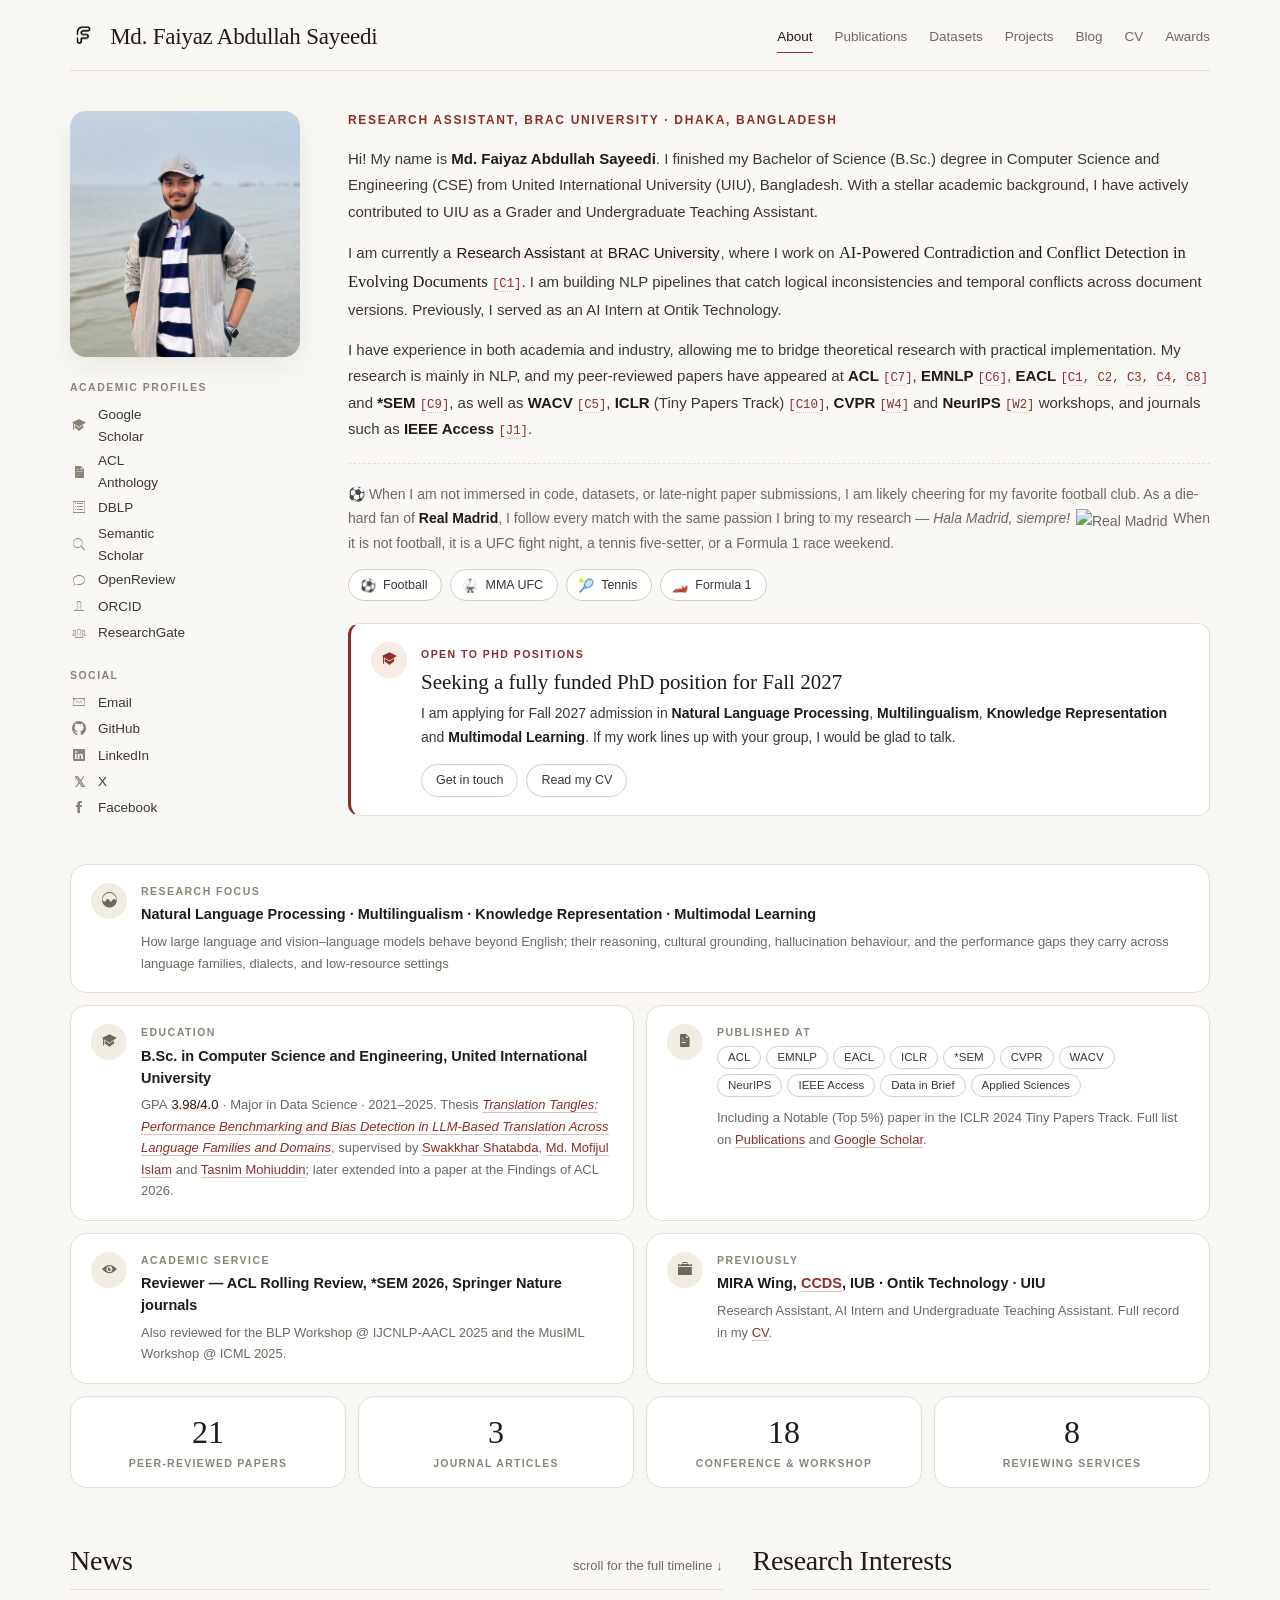
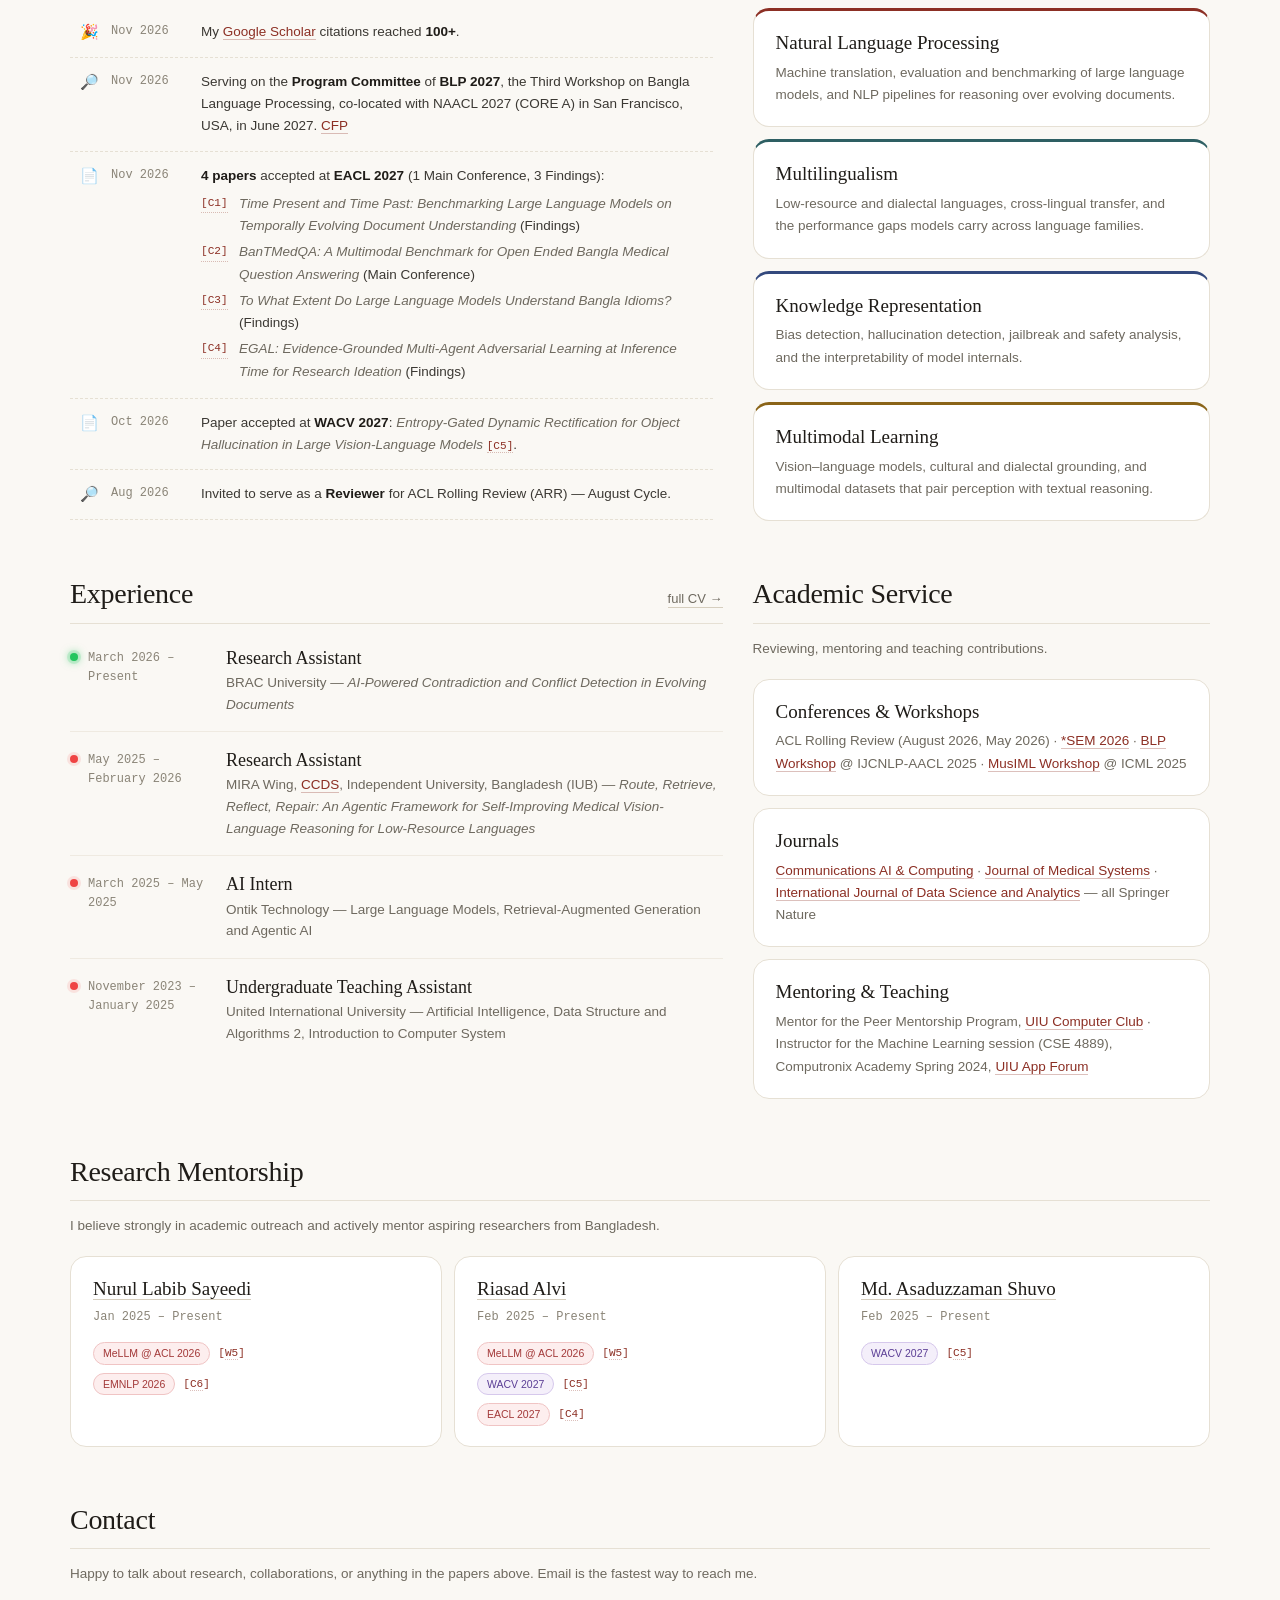
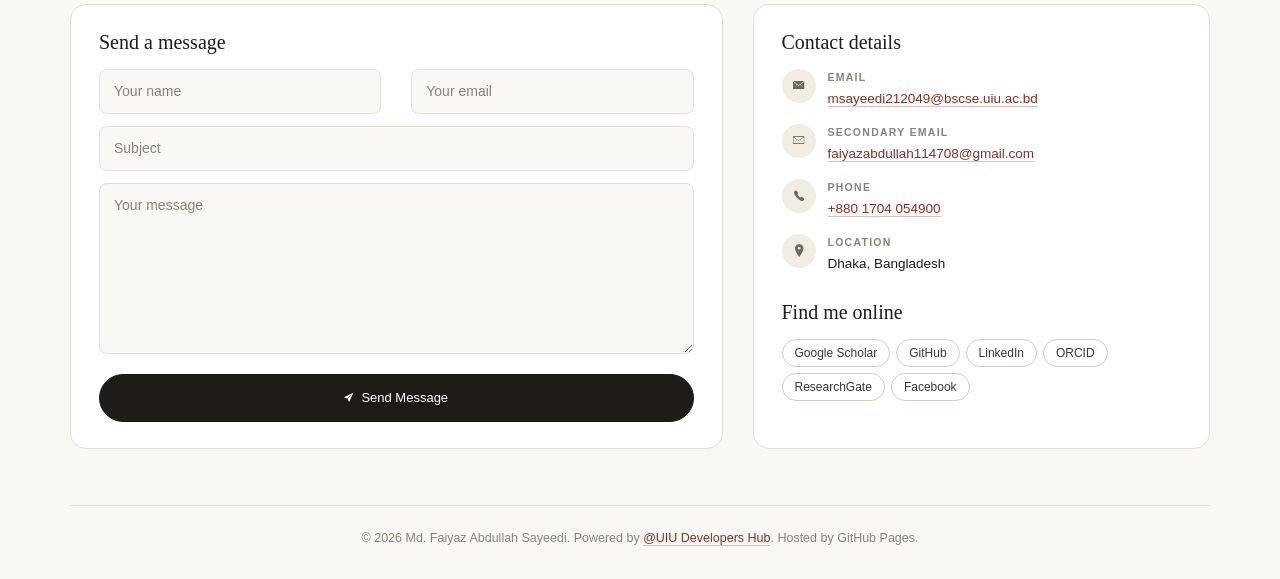
==== commit 343f95ab: "Email update" ====
--- a/index.html
+++ b/index.html
@@ -4,6 +4,9 @@
 <head>
 	<meta charset="UTF-8">
 	<meta name="viewport" content="width=device-width, initial-scale=1">
+	<!-- security: load scripts, styles and fonts only from this site and the services listed -->
+	<meta http-equiv="Content-Security-Policy"
+		content="default-src 'self'; script-src 'self'; style-src 'self' 'unsafe-inline' https://fonts.googleapis.com; font-src 'self' https://fonts.gstatic.com; img-src 'self' data: https:; connect-src 'self' https://formsubmit.co; form-action 'self' https://formsubmit.co; object-src 'none'; base-uri 'self'">
 	<title>Md. Faiyaz Abdullah Sayeedi</title>
 	<meta name="description" content="Md. Faiyaz Abdullah Sayeedi - Research Assistant at BRAC University. Research on Natural Language Processing, Multilingualism, Knowledge Representation, Large Language Models, and Multimodal Machine Learning.">
 	<meta name="author" content="Md. Faiyaz Abdullah Sayeedi">
@@ -578,7 +581,7 @@
 					<p class="section-note">I believe strongly in academic outreach and actively mentor aspiring researchers from Bangladesh.</p>
 					<ul class="interest-grid mentee-grid">
 						<li>
-							<h4>Nurul Labib Sayeedi</h4>
+							<h4><a href="https://labib1610.github.io/" target="_blank" rel="noopener">Nurul Labib Sayeedi</a></h4>
 							<p class="mentee-since">Jan 2025 &ndash; Present</p>
 							<p class="mentee-papers">
 									<span class="mentee-paper"><span class="pub-tag acl" tabindex="0" data-venue="ACL 2026 Workshop on Multilinguality in the Era of Large Language Models (MeLLM @ ACL 2026)">MeLLM @ ACL 2026</span> <span class="cite-group">[<a class="cite" href="publications.html#pub-w5" title="MultiHaluDet: Multilingual Hallucination Detection via LLM Hidden State Probing">W5</a>]</span></span>
@@ -586,7 +589,7 @@
 							</p>
 						</li>
 						<li>
-							<h4>Riasad Alvi</h4>
+							<h4><a href="https://alvi-uiu.github.io/EGDR/" target="_blank" rel="noopener">Riasad Alvi</a></h4>
 							<p class="mentee-since">Feb 2025 &ndash; Present</p>
 							<p class="mentee-papers">
 									<span class="mentee-paper"><span class="pub-tag acl" tabindex="0" data-venue="ACL 2026 Workshop on Multilinguality in the Era of Large Language Models (MeLLM @ ACL 2026)">MeLLM @ ACL 2026</span> <span class="cite-group">[<a class="cite" href="publications.html#pub-w5" title="MultiHaluDet: Multilingual Hallucination Detection via LLM Hidden State Probing">W5</a>]</span></span>
@@ -595,7 +598,7 @@
 							</p>
 						</li>
 						<li>
-							<h4>Md. Asaduzzaman Shuvo</h4>
+							<h4><a href="https://ashuvo25.github.io/portfolio-asadshuvo/" target="_blank" rel="noopener">Md. Asaduzzaman Shuvo</a></h4>
 							<p class="mentee-since">Feb 2025 &ndash; Present</p>
 							<p class="mentee-papers">
 									<span class="mentee-paper"><span class="pub-tag cvf" tabindex="0" data-venue="Winter Conference on Applications of Computer Vision (WACV 2027)">WACV 2027</span> <span class="cite-group">[<a class="cite" href="publications.html#pub-c5" title="Entropy-Gated Dynamic Rectification for Object Hallucination in Large Vision-Language Models">C5</a>]</span></span>
@@ -617,21 +620,26 @@
 							<div class="col-md-7">
 								<div class="contact-panel">
 									<h3>Send a message</h3>
-									<form action="mailto:msayeedi212049@bscse.uiu.ac.bd" method="post" enctype="text/plain"
-										class="contact-form">
+									<form action="https://formsubmit.co/msayeedi212049@bscse.uiu.ac.bd" method="post"
+										class="contact-form" data-contact-form>
+										<input type="hidden" name="_subject" value="New message from your website">
+										<input type="hidden" name="_template" value="table">
+										<!-- spam trap: hidden from people; bots that fill it in are ignored -->
+										<div class="hp-field" aria-hidden="true"><input type="text" name="_honey" tabindex="-1" autocomplete="off"></div>
 										<div class="row">
 											<div class="col-sm-6">
-												<input type="text" name="name" placeholder="Your name" required>
+												<input type="text" name="name" placeholder="Your name" aria-label="Your name" autocomplete="name" maxlength="100" required>
 											</div>
 											<div class="col-sm-6">
-												<input type="email" name="email" placeholder="Your email" required>
+												<input type="email" name="email" placeholder="Your email" aria-label="Your email" autocomplete="email" maxlength="254" required>
 											</div>
 										</div>
-										<input type="text" name="subject" placeholder="Subject" required>
-										<textarea name="message" rows="7" placeholder="Your message" required></textarea>
+										<input type="text" name="subject" placeholder="Subject" aria-label="Subject" maxlength="150" required>
+										<textarea name="message" rows="7" placeholder="Your message" aria-label="Your message" maxlength="5000" required></textarea>
 										<button type="submit" class="btn-contact">
 											<span class="ion-ios-paperplane"></span>Send Message
 										</button>
+										<p class="form-status" role="status" aria-live="polite" hidden></p>
 									</form>
 								</div>
 							</div>
--- a/css/custom.css
+++ b/css/custom.css
@@ -2137,6 +2137,44 @@
 	padding: 12px 30px;
 }
 
+.btn-contact:disabled {
+	opacity: 0.6;
+	cursor: progress;
+}
+
+/* contact form: the spam trap stays off-screen; the send status shows below the button */
+.contact-form .hp-field {
+	position: absolute;
+	left: -10000px;
+	width: 1px;
+	height: 1px;
+	overflow: hidden;
+}
+
+.contact-form .form-status {
+	margin: 12px 0 0;
+	padding: 10px 14px;
+	font-family: var(--font-sans);
+	font-size: var(--fs-md);
+	line-height: 1.5;
+	color: var(--text);
+	background: var(--bg);
+	border: 1px solid var(--line);
+	border-radius: var(--radius-sm);
+}
+
+.contact-form .form-status.is-ok {
+	color: #166534;
+	background: #f0f7f1;
+	border-color: rgba(34, 197, 94, 0.3);
+}
+
+.contact-form .form-status.is-error {
+	color: var(--accent);
+	background: var(--accent-tint);
+	border-color: var(--accent-line);
+}
+
 .contact-details {
 	margin: 0 0 26px;
 	padding: 0;
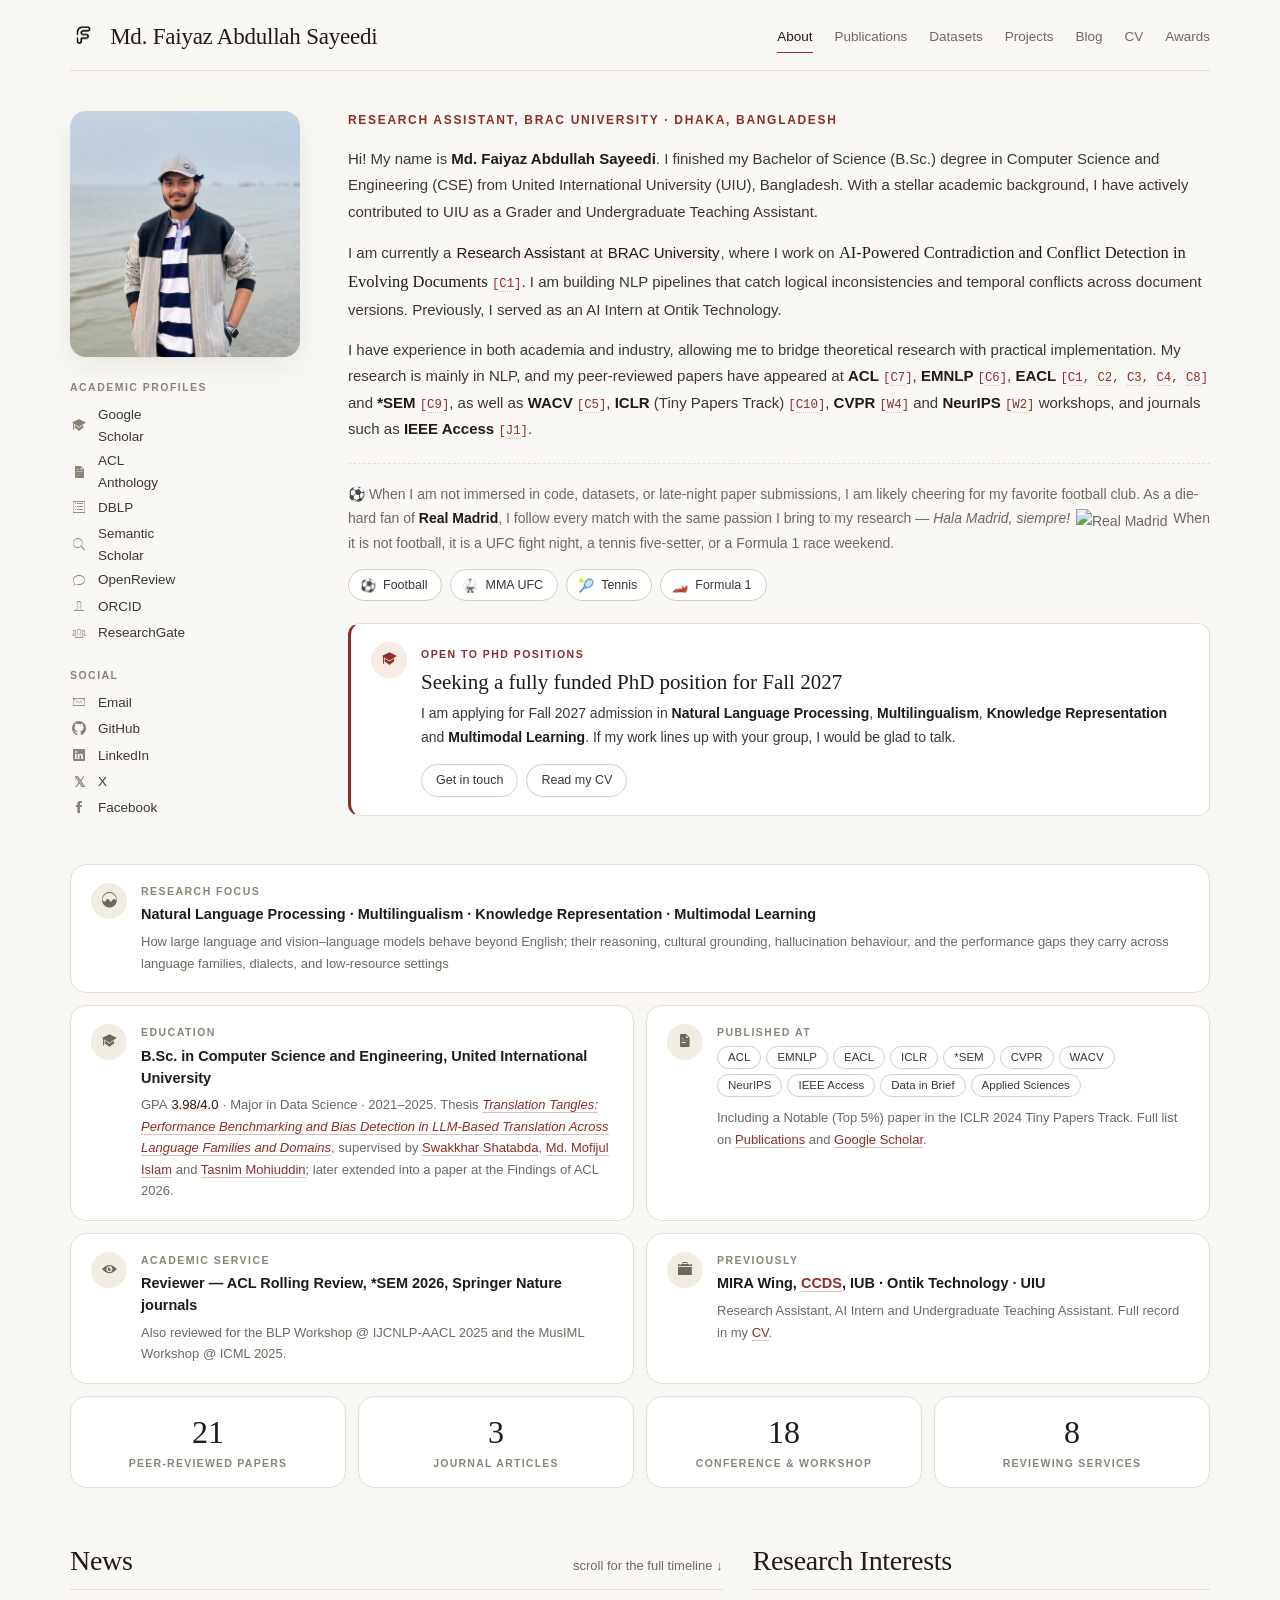
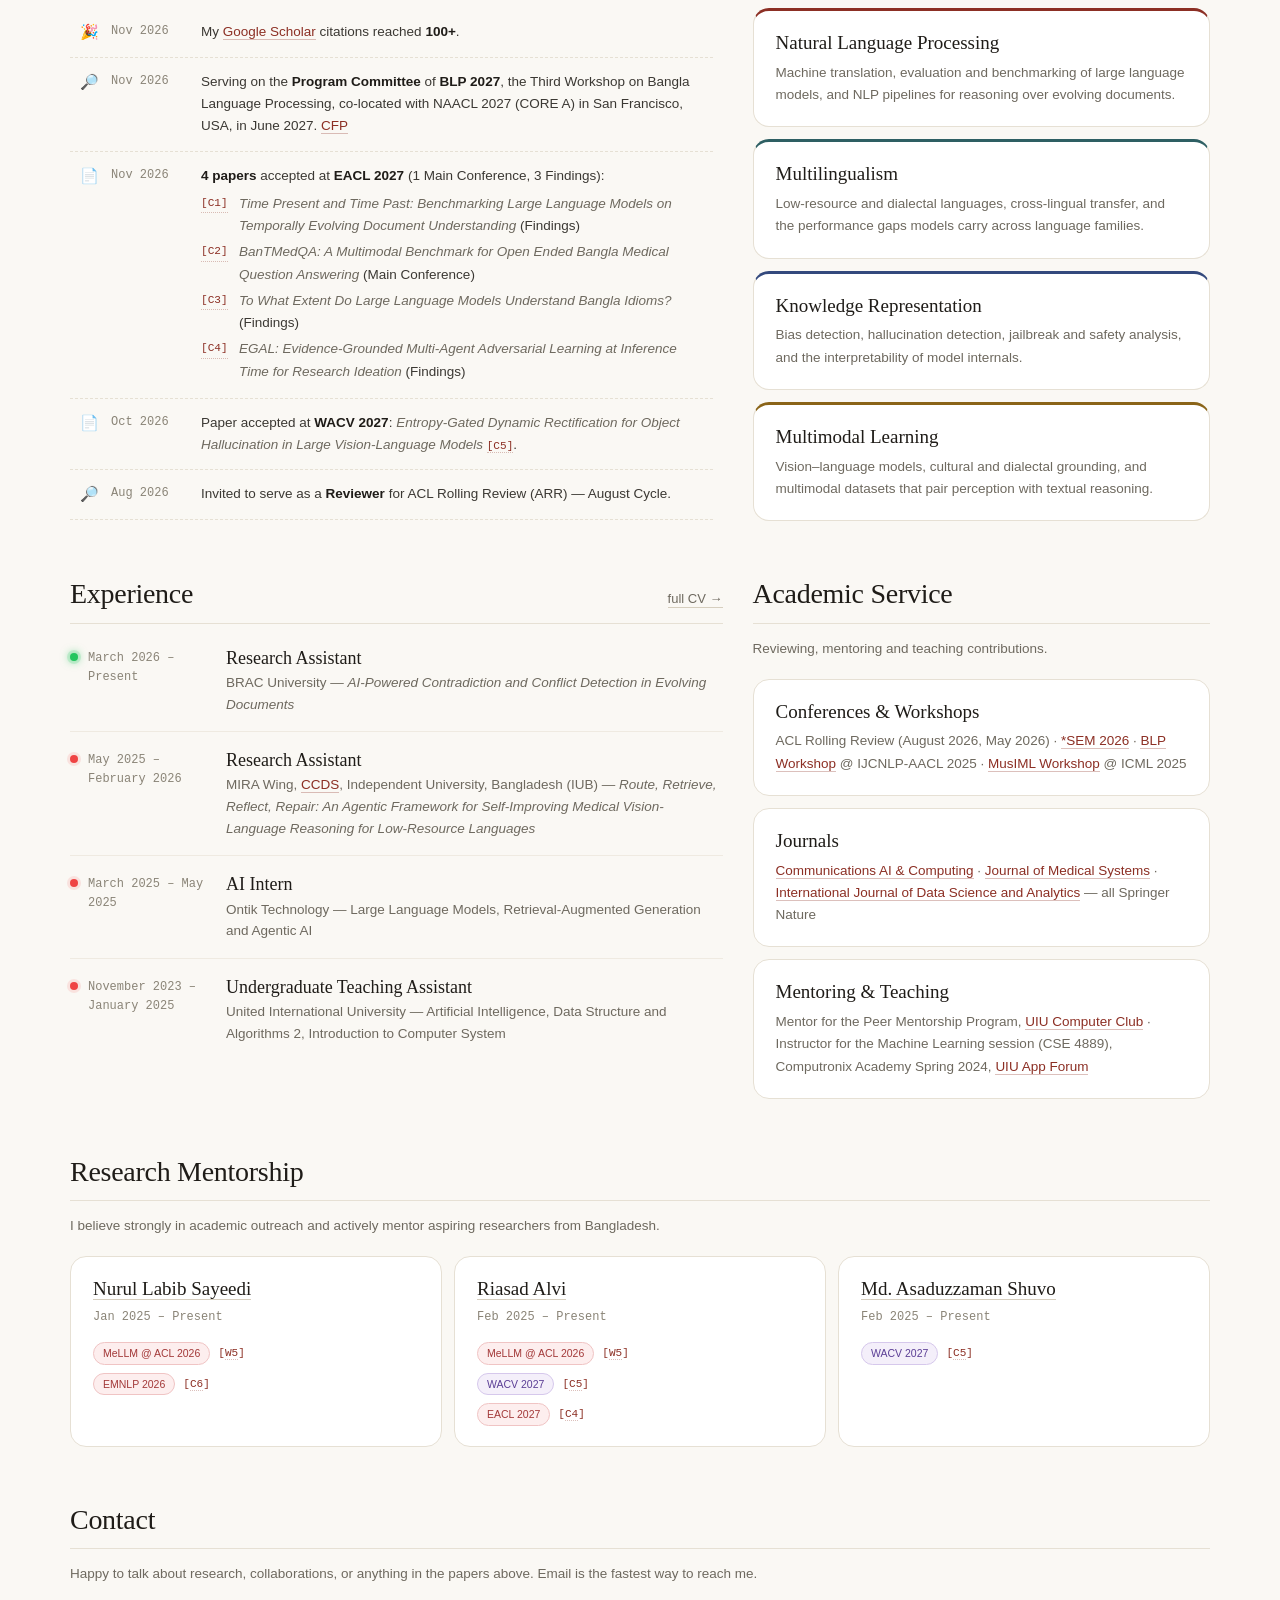
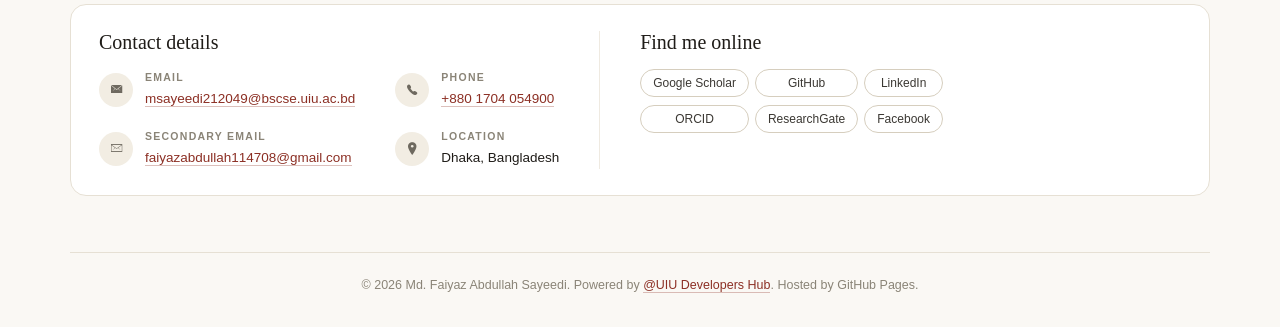
==== commit e22c009b: "Email form remove" ====
--- a/index.html
+++ b/index.html
@@ -6,7 +6,7 @@
 	<meta name="viewport" content="width=device-width, initial-scale=1">
 	<!-- security: load scripts, styles and fonts only from this site and the services listed -->
 	<meta http-equiv="Content-Security-Policy"
-		content="default-src 'self'; script-src 'self'; style-src 'self' 'unsafe-inline' https://fonts.googleapis.com; font-src 'self' https://fonts.gstatic.com; img-src 'self' data: https:; connect-src 'self' https://formsubmit.co; form-action 'self' https://formsubmit.co; object-src 'none'; base-uri 'self'">
+		content="default-src 'self'; script-src 'self'; style-src 'self' 'unsafe-inline' https://fonts.googleapis.com; font-src 'self' https://fonts.gstatic.com; img-src 'self' data: https:; form-action 'self'; object-src 'none'; base-uri 'self'">
 	<title>Md. Faiyaz Abdullah Sayeedi</title>
 	<meta name="description" content="Md. Faiyaz Abdullah Sayeedi - Research Assistant at BRAC University. Research on Natural Language Processing, Multilingualism, Knowledge Representation, Large Language Models, and Multimodal Machine Learning.">
 	<meta name="author" content="Md. Faiyaz Abdullah Sayeedi">
@@ -616,83 +616,56 @@
 						Email is the fastest way to reach me.</p>
 
 					<div class="contact-block">
-						<div class="row">
-							<div class="col-md-7">
-								<div class="contact-panel">
-									<h3>Send a message</h3>
-									<form action="https://formsubmit.co/msayeedi212049@bscse.uiu.ac.bd" method="post"
-										class="contact-form" data-contact-form>
-										<input type="hidden" name="_subject" value="New message from your website">
-										<input type="hidden" name="_template" value="table">
-										<!-- spam trap: hidden from people; bots that fill it in are ignored -->
-										<div class="hp-field" aria-hidden="true"><input type="text" name="_honey" tabindex="-1" autocomplete="off"></div>
-										<div class="row">
-											<div class="col-sm-6">
-												<input type="text" name="name" placeholder="Your name" aria-label="Your name" autocomplete="name" maxlength="100" required>
-											</div>
-											<div class="col-sm-6">
-												<input type="email" name="email" placeholder="Your email" aria-label="Your email" autocomplete="email" maxlength="254" required>
-											</div>
-										</div>
-										<input type="text" name="subject" placeholder="Subject" aria-label="Subject" maxlength="150" required>
-										<textarea name="message" rows="7" placeholder="Your message" aria-label="Your message" maxlength="5000" required></textarea>
-										<button type="submit" class="btn-contact">
-											<span class="ion-ios-paperplane"></span>Send Message
-										</button>
-										<p class="form-status" role="status" aria-live="polite" hidden></p>
-									</form>
-								</div>
+						<div class="contact-panel contact-wide">
+							<div class="contact-col">
+								<h3>Contact details</h3>
+								<ul class="contact-details">
+									<li>
+										<span class="ci ion-ios-email"></span>
+										<span>
+											<span class="cd-label">Email</span>
+											<span class="cd-value"><a href="mailto:msayeedi212049@bscse.uiu.ac.bd">msayeedi212049@bscse.uiu.ac.bd</a></span>
+										</span>
+									</li>
+									<li>
+										<span class="ci ion-ios-email-outline"></span>
+										<span>
+											<span class="cd-label">Secondary email</span>
+											<span class="cd-value"><a href="mailto:faiyazabdullah114708@gmail.com">faiyazabdullah114708@gmail.com</a></span>
+										</span>
+									</li>
+									<li>
+										<span class="ci ion-ios-telephone"></span>
+										<span>
+											<span class="cd-label">Phone</span>
+											<span class="cd-value"><a href="tel:+8801704054900">+880 1704 054900</a></span>
+										</span>
+									</li>
+									<li>
+										<span class="ci ion-ios-location"></span>
+										<span>
+											<span class="cd-label">Location</span>
+											<span class="cd-value">Dhaka, Bangladesh</span>
+										</span>
+									</li>
+								</ul>
 							</div>
-							<div class="col-md-5">
-								<div class="contact-panel">
-									<h3>Contact details</h3>
-									<ul class="contact-details">
-										<li>
-											<span class="ci ion-ios-email"></span>
-											<span>
-												<span class="cd-label">Email</span>
-												<span class="cd-value"><a href="mailto:msayeedi212049@bscse.uiu.ac.bd">msayeedi212049@bscse.uiu.ac.bd</a></span>
-											</span>
-										</li>
-										<li>
-											<span class="ci ion-ios-email-outline"></span>
-											<span>
-												<span class="cd-label">Secondary email</span>
-												<span class="cd-value"><a href="mailto:faiyazabdullah114708@gmail.com">faiyazabdullah114708@gmail.com</a></span>
-											</span>
-										</li>
-										<li>
-											<span class="ci ion-ios-telephone"></span>
-											<span>
-												<span class="cd-label">Phone</span>
-												<span class="cd-value"><a href="tel:+8801704054900">+880 1704 054900</a></span>
-											</span>
-										</li>
-										<li>
-											<span class="ci ion-ios-location"></span>
-											<span>
-												<span class="cd-label">Location</span>
-												<span class="cd-value">Dhaka, Bangladesh</span>
-											</span>
-										</li>
-									</ul>
-
-									<h3>Find me online</h3>
-									<ul class="profile-links">
-										<li><a href="https://scholar.google.com/citations?user=gLTfVpwAAAAJ&hl=en" target="_blank"
-												rel="noopener">Google Scholar</a></li>
-										<li><a href="https://github.com/faiyazabdullah" target="_blank" rel="noopener">GitHub</a>
-										</li>
-										<li><a href="https://www.linkedin.com/in/mdfaiyazabdullahsayeedi/" target="_blank"
-												rel="noopener">LinkedIn</a></li>
-										<li><a href="https://orcid.org/0009-0007-3079-7806" target="_blank"
-												rel="noopener">ORCID</a></li>
-										<li><a href="https://www.researchgate.net/profile/Md-Sayeedi" target="_blank"
-												rel="noopener">ResearchGate</a></li>
-										<li><a href="https://www.facebook.com/faiyazabdullah336908" target="_blank"
-												rel="noopener">Facebook</a></li>
-									</ul>
-								</div>
+							<div class="contact-col contact-col-online">
+								<h3>Find me online</h3>
+								<ul class="profile-links">
+									<li><a href="https://scholar.google.com/citations?user=gLTfVpwAAAAJ&hl=en" target="_blank"
+											rel="noopener">Google Scholar</a></li>
+									<li><a href="https://github.com/faiyazabdullah" target="_blank" rel="noopener">GitHub</a>
+									</li>
+									<li><a href="https://www.linkedin.com/in/mdfaiyazabdullahsayeedi/" target="_blank"
+											rel="noopener">LinkedIn</a></li>
+									<li><a href="https://orcid.org/0009-0007-3079-7806" target="_blank"
+											rel="noopener">ORCID</a></li>
+									<li><a href="https://www.researchgate.net/profile/Md-Sayeedi" target="_blank"
+											rel="noopener">ResearchGate</a></li>
+									<li><a href="https://www.facebook.com/faiyazabdullah336908" target="_blank"
+											rel="noopener">Facebook</a></li>
+								</ul>
 							</div>
 						</div>
 					</div>
--- a/css/custom.css
+++ b/css/custom.css
@@ -247,7 +247,6 @@
 
 /* solid buttons */
 .btn-cv,
-.btn-contact,
 .btn-ink {
 	display: inline-block;
 	padding: 11px 24px;
@@ -265,8 +264,6 @@
 
 .btn-cv:hover,
 .btn-cv:focus,
-.btn-contact:hover,
-.btn-contact:focus,
 .btn-ink:hover,
 .btn-ink:focus {
 	color: #fff;
@@ -274,7 +271,6 @@
 	border-color: var(--accent);
 }
 
-.btn-contact [class^="ion-"],
 .btn-ink [class^="ion-"] {
 	margin-right: 8px;
 	font-size: 15px;
@@ -2084,7 +2080,6 @@
 }
 
 .contact-panel {
-	height: 100%;
 	padding: 26px 28px;
 	background: var(--surface);
 	border: 1px solid var(--line);
@@ -2099,97 +2094,47 @@
 	color: var(--ink);
 }
 
-.contact-block .contact-form input,
-.contact-block .contact-form textarea {
-	width: 100%;
-	margin-bottom: 12px;
-	padding: 11px 14px;
-	font-family: var(--font-sans);
-	font-size: 14px;
-	line-height: 1.5;
-	color: var(--ink);
-	background: var(--bg);
-	border: 1px solid var(--line);
-	border-radius: var(--radius-sm);
-	transition: border-color 0.25s linear, box-shadow 0.25s linear, background-color 0.25s linear;
-}
-
-.contact-block .contact-form textarea {
-	min-height: 140px;
-	resize: vertical;
-}
-
-.contact-block .contact-form input:focus,
-.contact-block .contact-form textarea:focus {
-	background: var(--surface);
-	border-color: var(--accent);
-	box-shadow: 0 0 0 3px var(--accent-tint);
-	outline: none;
-}
-
-.contact-block .contact-form input::placeholder,
-.contact-block .contact-form textarea::placeholder {
-	color: var(--subtle);
-}
-
-.btn-contact {
-	width: 100%;
-	padding: 12px 30px;
-}
-
-.btn-contact:disabled {
-	opacity: 0.6;
-	cursor: progress;
-}
-
-/* contact form: the spam trap stays off-screen; the send status shows below the button */
-.contact-form .hp-field {
-	position: absolute;
-	left: -10000px;
-	width: 1px;
-	height: 1px;
-	overflow: hidden;
-}
-
-.contact-form .form-status {
-	margin: 12px 0 0;
-	padding: 10px 14px;
-	font-family: var(--font-sans);
-	font-size: var(--fs-md);
-	line-height: 1.5;
-	color: var(--text);
-	background: var(--bg);
-	border: 1px solid var(--line);
-	border-radius: var(--radius-sm);
-}
-
-.contact-form .form-status.is-ok {
-	color: #166534;
-	background: #f0f7f1;
-	border-color: rgba(34, 197, 94, 0.3);
-}
-
-.contact-form .form-status.is-error {
-	color: var(--accent);
-	background: var(--accent-tint);
-	border-color: var(--accent-line);
-}
-
+/* one wide card: contact details on the left, profile links on the right */
+.contact-wide {
+	display: grid;
+	grid-template-columns: auto minmax(0, 1fr);
+	column-gap: 40px;
+}
+
+.contact-col-online {
+	padding-left: 40px;
+	border-left: 1px solid var(--line-soft);
+}
+
+/* desktop: the six links sit in two even rows of three */
+@media (min-width: 992px) {
+	.contact-col-online .profile-links {
+		display: grid;
+		grid-template-columns: repeat(3, max-content);
+		gap: 8px 6px;
+	}
+
+	.contact-col-online .profile-links a {
+		display: block;
+		text-align: center;
+	}
+}
+
+/* the four details sit in a 2 x 2 grid (emails in the first column) */
 .contact-details {
-	margin: 0 0 26px;
+	display: grid;
+	grid-template-rows: repeat(2, auto);
+	grid-auto-flow: column;
+	gap: 18px 40px;
+	margin: 0;
 	padding: 0;
 	list-style: none;
 }
 
 .contact-details li {
 	display: flex;
-	align-items: flex-start;
+	align-items: center;
 	gap: 12px;
-	padding: 0 0 14px;
-}
-
-.contact-details li:last-child {
-	padding-bottom: 0;
 }
 
 .contact-details .ci {
@@ -2231,32 +2176,32 @@
 	color: var(--ink);
 }
 
-/* equal-height contact panels on desktop */
-@media (min-width: 992px) {
-	.contact-block > .row {
-		display: flex;
-		flex-wrap: wrap;
-	}
-
-	.contact-block > .row > [class*="col-md-"] {
-		display: flex;
-	}
-
-	.contact-block > .row > [class*="col-md-"] > .contact-panel {
-		width: 100%;
-	}
-}
-
+/* tablet: the links move under the details */
 @media (max-width: 991px) {
-	.contact-panel {
-		height: auto;
-		margin-bottom: 16px;
+	.contact-wide {
+		grid-template-columns: minmax(0, 1fr);
+		row-gap: 22px;
+	}
+
+	.contact-col-online {
+		padding: 22px 0 0;
+		border-left: 0;
+		border-top: 1px solid var(--line-soft);
 	}
 }
 
 @media (max-width: 767px) {
 	.contact-panel {
 		padding: 20px 18px;
+	}
+}
+
+/* phone: one detail per row */
+@media (max-width: 559px) {
+	.contact-details {
+		grid-template-rows: none;
+		grid-auto-flow: row;
+		row-gap: 14px;
 	}
 }
 
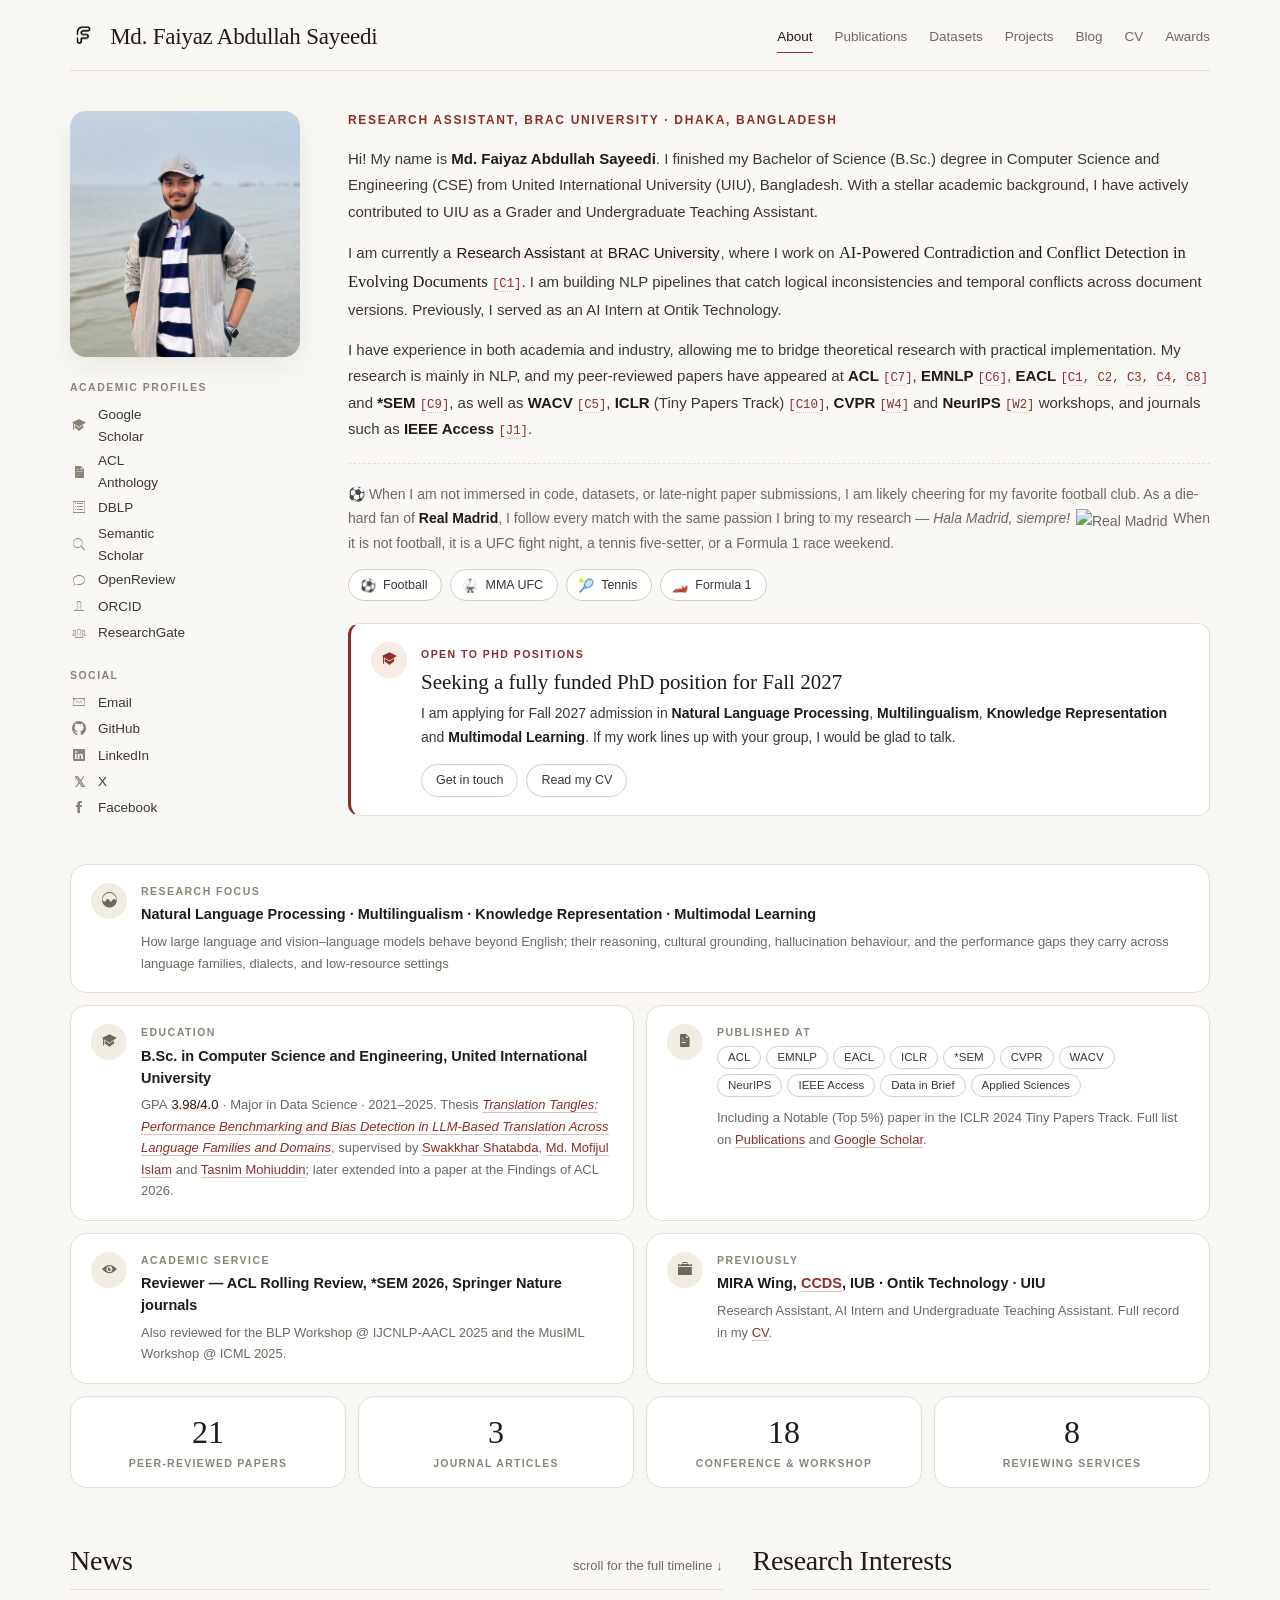
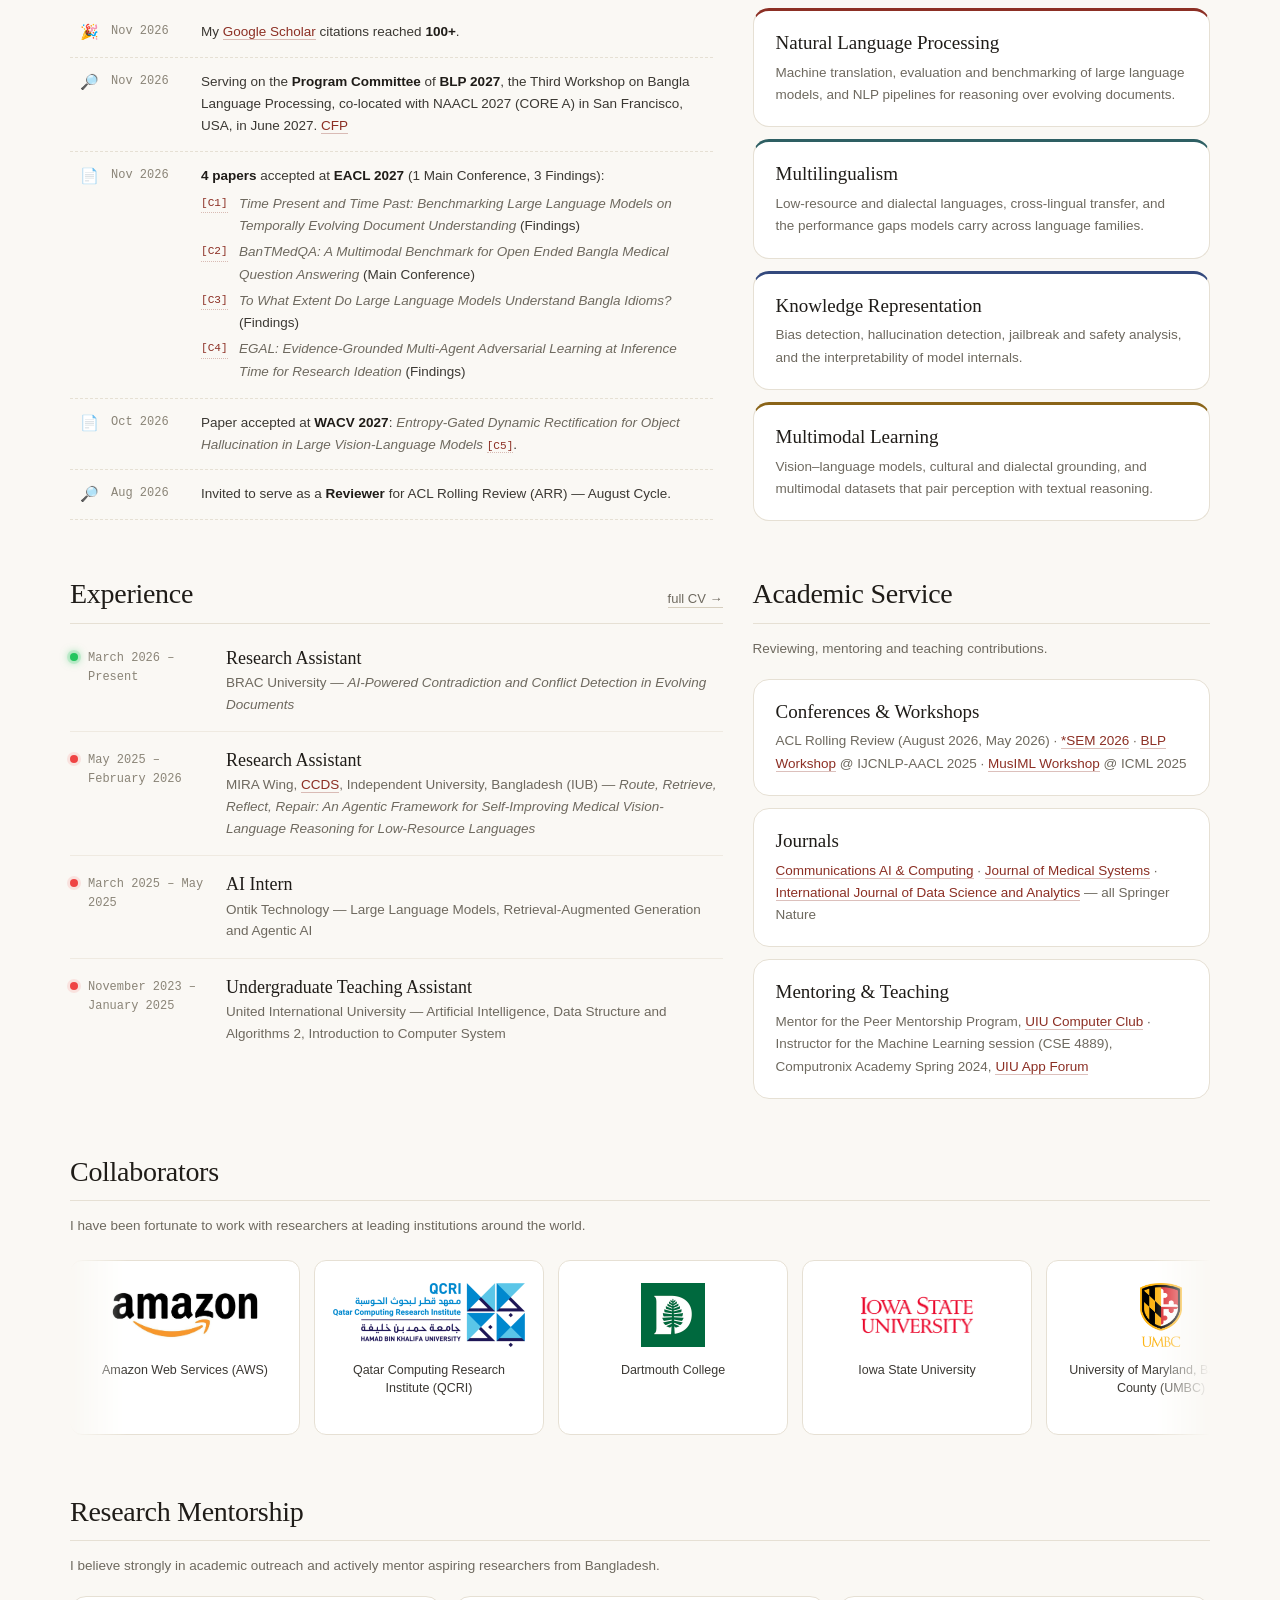
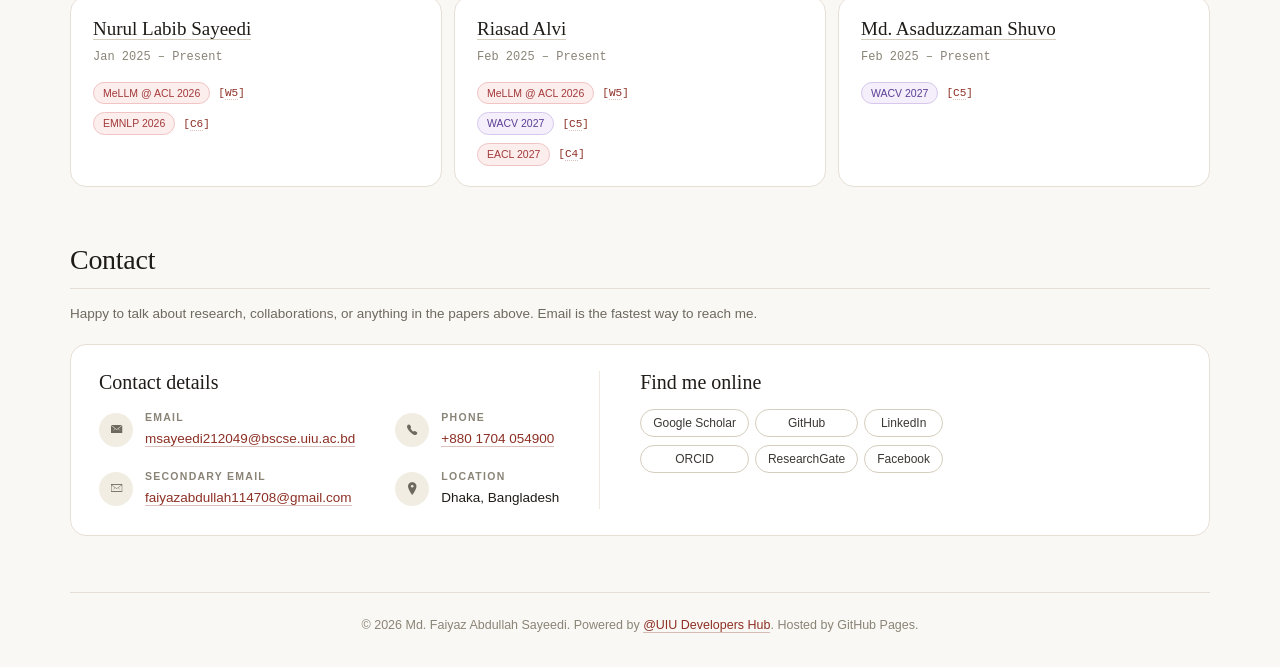
==== commit 42b0a039: "Collaborator added" ====
--- a/index.html
+++ b/index.html
@@ -571,6 +571,79 @@
 									Forum</a></p>
 						</li>
 					</ul>
+				</div>
+			</div>
+
+			<!-- Collaborators -->
+			<div class="row">
+				<div class="col-md-12 section" id="collaborators">
+					<h2 class="section-title">Collaborators</h2>
+					<p class="section-note">I have been fortunate to work with researchers at leading institutions around the world.</p>
+					<div class="collab-marquee">
+						<div class="collab-track">
+							<ul class="collab-list">
+								<li class="collab-card">
+									<img class="collab-logo" src="img/collaborators/amazon.jpg" alt="" width="934" height="350" loading="lazy">
+									<p class="collab-org">Amazon Web Services (AWS)</p>
+								</li>
+								<li class="collab-card">
+									<img class="collab-logo" src="img/collaborators/qcri.png" alt="" width="768" height="256" loading="lazy">
+									<p class="collab-org">Qatar Computing Research Institute (QCRI)</p>
+								</li>
+								<li class="collab-card">
+									<img class="collab-logo" src="img/collaborators/dartmouth.png" alt="" width="512" height="512" loading="lazy">
+									<p class="collab-org">Dartmouth College</p>
+								</li>
+								<li class="collab-card">
+									<img class="collab-logo" src="img/collaborators/iowa.png" alt="" width="3840" height="2160" loading="lazy">
+									<p class="collab-org">Iowa State University</p>
+								</li>
+								<li class="collab-card">
+									<img class="collab-logo" src="img/collaborators/umbc.png" alt="" width="1200" height="1848" loading="lazy">
+									<p class="collab-org">University of Maryland, Baltimore County (UMBC)</p>
+								</li>
+								<li class="collab-card">
+									<img class="collab-logo" src="img/collaborators/tud.png" alt="" width="1409" height="1409" loading="lazy">
+									<p class="collab-org">TU Dortmund University</p>
+								</li>
+								<li class="collab-card">
+									<img class="collab-logo" src="img/collaborators/buet.svg" alt="" width="316" height="316" loading="lazy">
+									<p class="collab-org">Bangladesh University of Engineering and Technology (BUET)</p>
+								</li>
+							</ul>
+							<!-- an identical second copy keeps the right-to-left loop seamless: edit both lists together -->
+							<ul class="collab-list" aria-hidden="true">
+								<li class="collab-card">
+									<img class="collab-logo" src="img/collaborators/amazon.jpg" alt="" width="934" height="350" loading="lazy">
+									<p class="collab-org">Amazon Web Services (AWS)</p>
+								</li>
+								<li class="collab-card">
+									<img class="collab-logo" src="img/collaborators/qcri.png" alt="" width="768" height="256" loading="lazy">
+									<p class="collab-org">Qatar Computing Research Institute (QCRI)</p>
+								</li>
+								<li class="collab-card">
+									<img class="collab-logo" src="img/collaborators/dartmouth.png" alt="" width="512" height="512" loading="lazy">
+									<p class="collab-org">Dartmouth College</p>
+								</li>
+								<li class="collab-card">
+									<img class="collab-logo" src="img/collaborators/iowa.png" alt="" width="3840" height="2160" loading="lazy">
+									<p class="collab-org">Iowa State University</p>
+								</li>
+								<li class="collab-card">
+									<img class="collab-logo" src="img/collaborators/umbc.png" alt="" width="1200" height="1848" loading="lazy">
+									<p class="collab-org">University of Maryland, Baltimore County (UMBC)</p>
+								</li>
+								<li class="collab-card">
+									<img class="collab-logo" src="img/collaborators/tud.png" alt="" width="1409" height="1409" loading="lazy">
+									<p class="collab-org">TU Dortmund University</p>
+								</li>
+								<li class="collab-card">
+									<img class="collab-logo" src="img/collaborators/buet.svg" alt="" width="316" height="316" loading="lazy">
+									<p class="collab-org">Bangladesh University of Engineering and Technology (BUET)</p>
+								</li>
+							</ul>
+						</div>
+					</div>
 				</div>
 			</div>
 
--- a/css/custom.css
+++ b/css/custom.css
@@ -163,6 +163,7 @@
 .tl-where a,
 .tl-meta a,
 .cv-list a,
+.pub-authors a,
 .cd-value a,
 .crumbs a,
 .article-body p a,
@@ -182,6 +183,7 @@
 .tl-where a:hover,
 .tl-meta a:hover,
 .cv-list a:hover,
+.pub-authors a:hover,
 .cd-value a:hover,
 .crumbs a:hover,
 .article-body p a:hover,
@@ -1346,6 +1348,92 @@
 	flex-wrap: wrap;
 	align-items: center;
 	gap: 8px;
+}
+
+/* collaborators: cards drift right to left in a seamless loop (the list is in the
+   track twice; moving the track by half its width lands exactly on the copy) */
+.collab-marquee {
+	overflow: hidden;
+	padding: 4px 0;
+	-webkit-mask-image: linear-gradient(to right, transparent, #000 5%, #000 95%, transparent);
+	mask-image: linear-gradient(to right, transparent, #000 5%, #000 95%, transparent);
+}
+
+.collab-track {
+	display: flex;
+	width: max-content;
+	animation: collab-scroll 48s linear infinite;
+}
+
+.collab-marquee:hover .collab-track,
+.collab-marquee:focus-within .collab-track {
+	animation-play-state: paused;
+}
+
+@keyframes collab-scroll {
+	from {
+		transform: translateX(0);
+	}
+
+	to {
+		transform: translateX(-50%);
+	}
+}
+
+.collab-list {
+	display: flex;
+	gap: 14px;
+	margin: 0;
+	padding: 0 14px 0 0;
+	list-style: none;
+}
+
+.collab-card {
+	display: flex;
+	flex-direction: column;
+	align-items: center;
+	gap: 14px;
+	width: 230px;
+	padding: 22px 18px 18px;
+	text-align: center;
+	background: var(--surface);
+	border: 1px solid var(--line);
+	border-radius: var(--radius);
+	transition: border-color var(--ease);
+}
+
+.collab-card:hover {
+	border-color: var(--accent-line);
+}
+
+/* every logo keeps its own shape inside the same 64px-tall band */
+.collab-logo {
+	display: block;
+	flex: 0 0 auto;
+	width: auto;
+	max-width: 100%;
+	height: 64px;
+	object-fit: contain;
+}
+
+.collab-org {
+	margin: 0;
+	font-family: var(--font-sans);
+	font-size: var(--fs-sm);
+	font-weight: 500;
+	line-height: 1.45;
+	color: var(--text);
+}
+
+@media (max-width: 767px) {
+	.collab-card {
+		width: 200px;
+		padding: 18px 14px 14px;
+	}
+
+	.collab-logo {
+		height: 56px;
+	}
 }
 
 /* timeline: date in a mono column on the left, the role on the right */
@@ -2974,6 +3062,17 @@
 		transition-duration: 0.01ms !important;
 		transition-delay: 0s !important;
 	}
+
+	/* collaborators: no drifting; one copy of the cards that can be scrolled sideways */
+	.collab-marquee {
+		overflow-x: auto;
+		-webkit-mask-image: none;
+		mask-image: none;
+	}
+
+	.collab-list[aria-hidden="true"] {
+		display: none;
+	}
 }
 
 /**
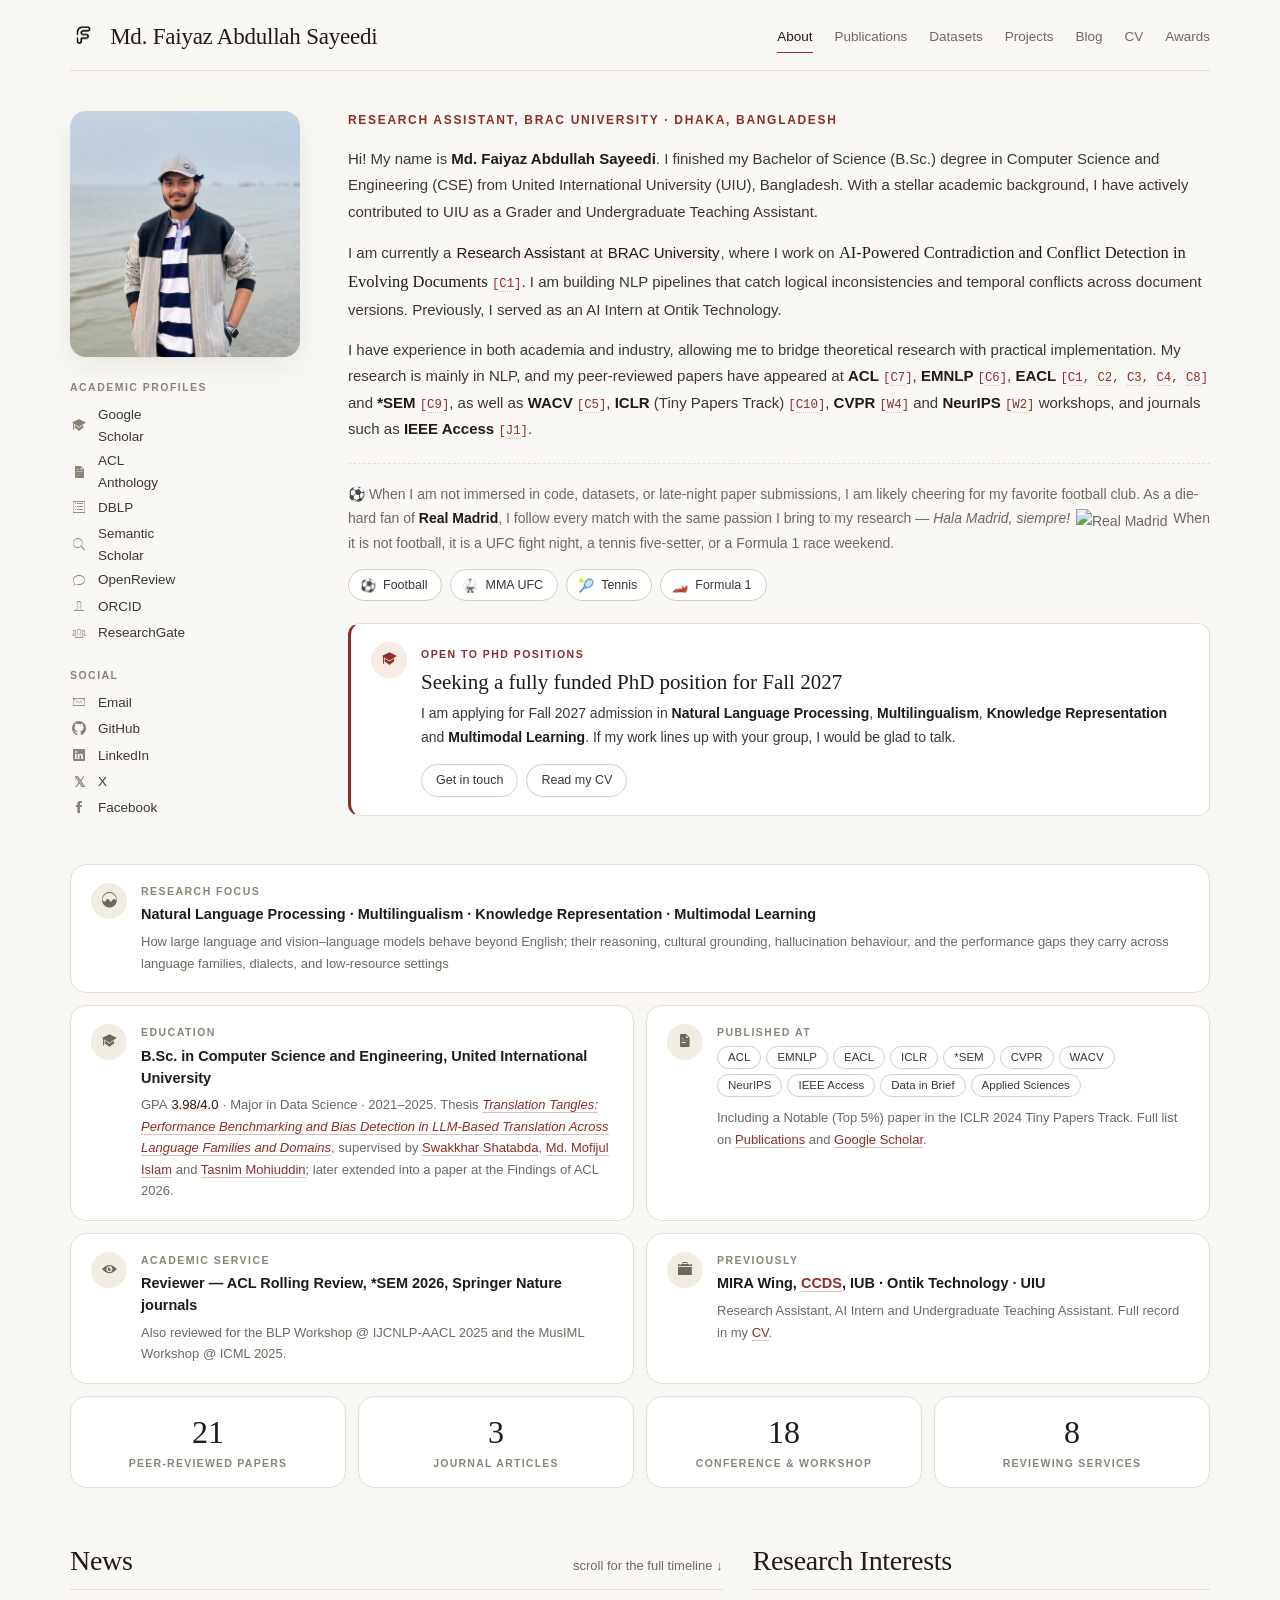
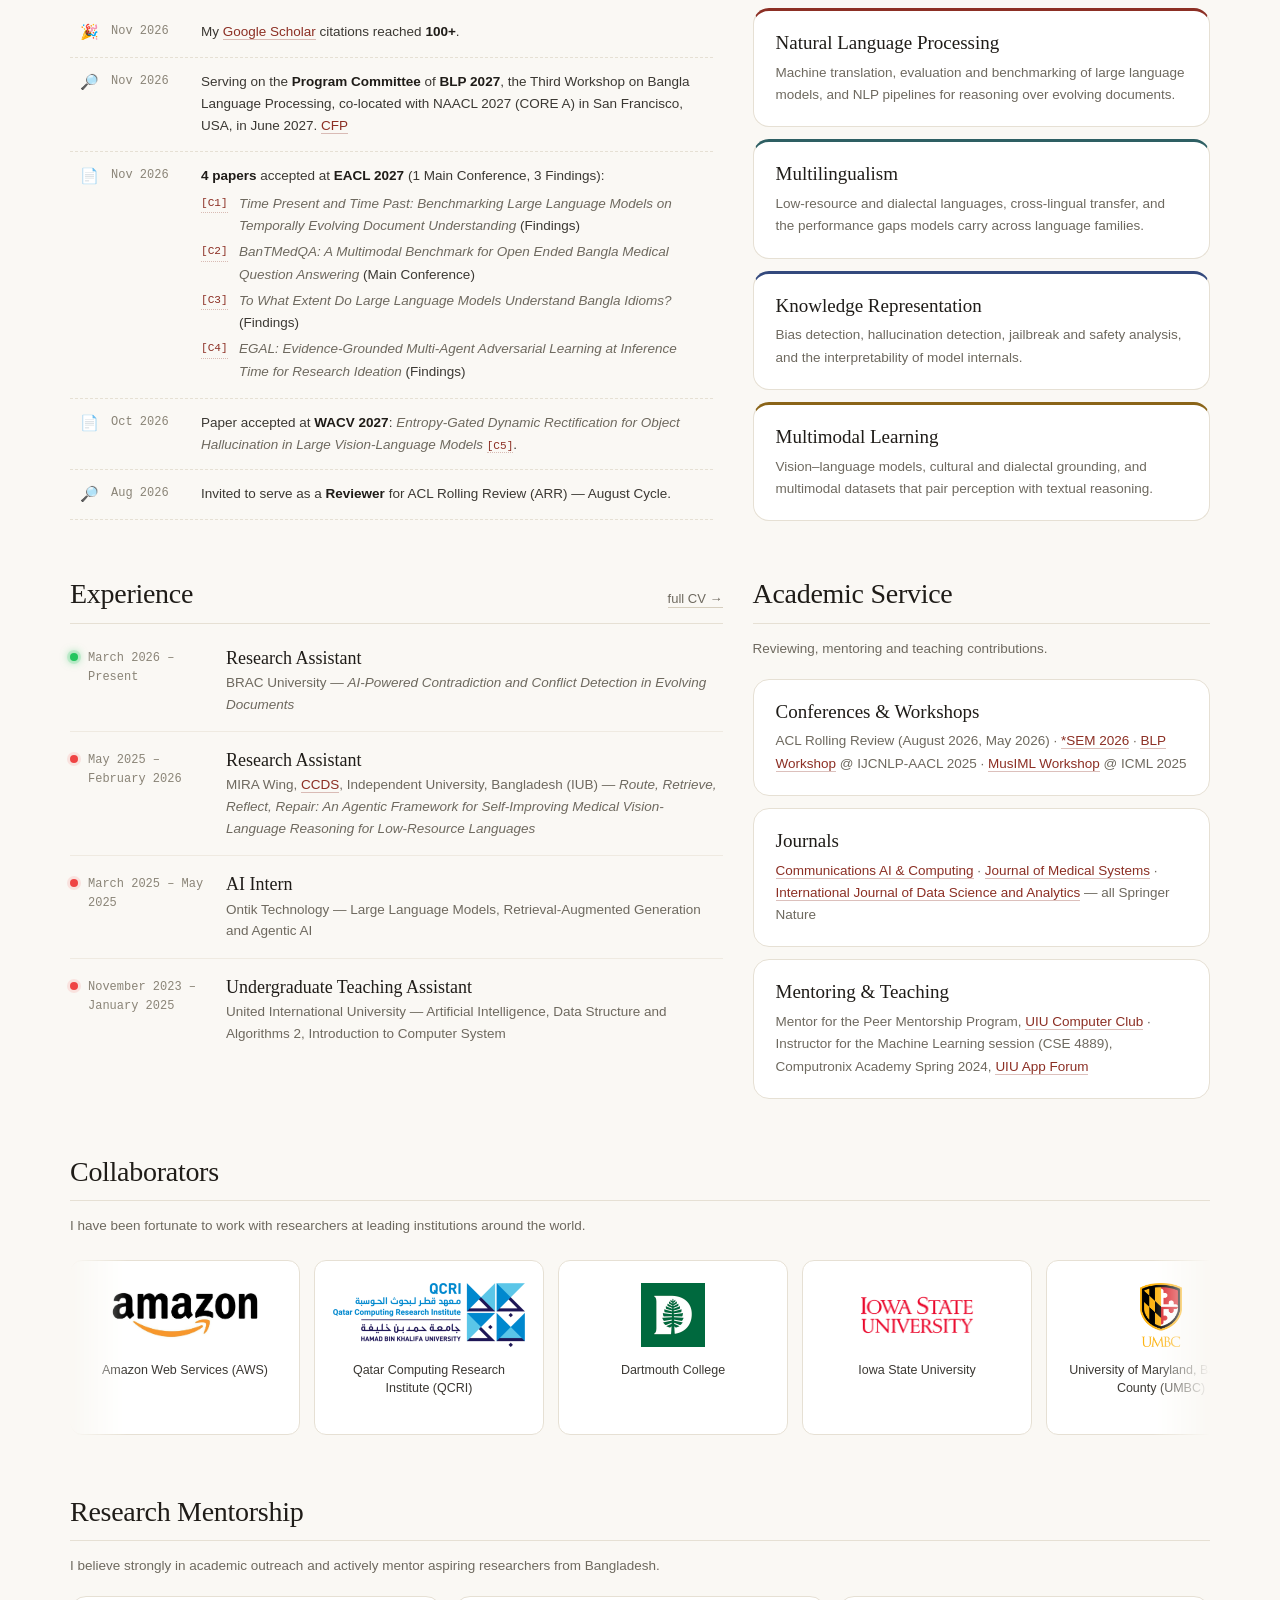
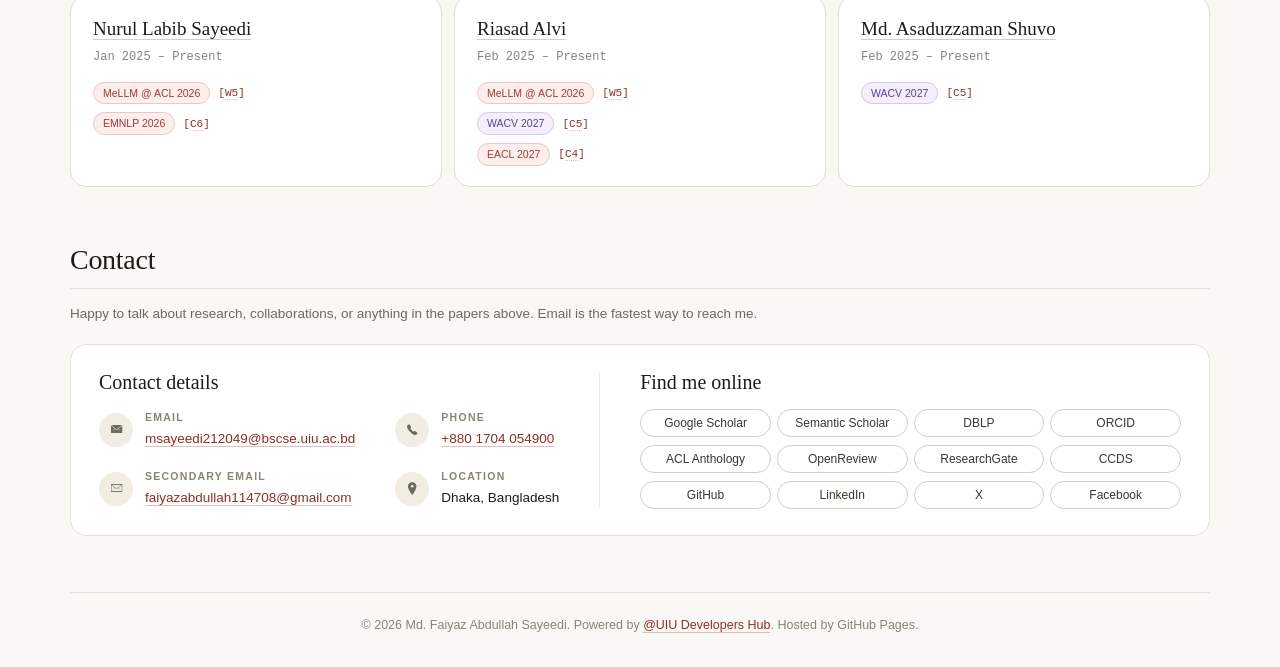
==== commit 95a65d22: "collaborator fixed" ====
--- a/index.html
+++ b/index.html
@@ -610,6 +610,10 @@
 									<img class="collab-logo" src="img/collaborators/buet.svg" alt="" width="316" height="316" loading="lazy">
 									<p class="collab-org">Bangladesh University of Engineering and Technology (BUET)</p>
 								</li>
+								<li class="collab-card">
+									<img class="collab-logo" src="img/collaborators/indiana.png" alt="" width="3840" height="2160" loading="lazy">
+									<p class="collab-org">Indiana University Bloomington</p>
+								</li>
 							</ul>
 							<!-- an identical second copy keeps the right-to-left loop seamless: edit both lists together -->
 							<ul class="collab-list" aria-hidden="true">
@@ -640,6 +644,10 @@
 								<li class="collab-card">
 									<img class="collab-logo" src="img/collaborators/buet.svg" alt="" width="316" height="316" loading="lazy">
 									<p class="collab-org">Bangladesh University of Engineering and Technology (BUET)</p>
+								</li>
+								<li class="collab-card">
+									<img class="collab-logo" src="img/collaborators/indiana.png" alt="" width="3840" height="2160" loading="lazy">
+									<p class="collab-org">Indiana University Bloomington</p>
 								</li>
 							</ul>
 						</div>
@@ -726,18 +734,18 @@
 							<div class="contact-col contact-col-online">
 								<h3>Find me online</h3>
 								<ul class="profile-links">
-									<li><a href="https://scholar.google.com/citations?user=gLTfVpwAAAAJ&hl=en" target="_blank"
-											rel="noopener">Google Scholar</a></li>
-									<li><a href="https://github.com/faiyazabdullah" target="_blank" rel="noopener">GitHub</a>
-									</li>
-									<li><a href="https://www.linkedin.com/in/mdfaiyazabdullahsayeedi/" target="_blank"
-											rel="noopener">LinkedIn</a></li>
-									<li><a href="https://orcid.org/0009-0007-3079-7806" target="_blank"
-											rel="noopener">ORCID</a></li>
-									<li><a href="https://www.researchgate.net/profile/Md-Sayeedi" target="_blank"
-											rel="noopener">ResearchGate</a></li>
-									<li><a href="https://www.facebook.com/faiyazabdullah336908" target="_blank"
-											rel="noopener">Facebook</a></li>
+									<li><a href="https://scholar.google.com/citations?user=gLTfVpwAAAAJ&hl=en" target="_blank" rel="noopener">Google Scholar</a></li>
+									<li><a href="https://www.semanticscholar.org/author/Md.-Faiyaz-Abdullah-Sayeedi/2248826908" target="_blank" rel="noopener">Semantic Scholar</a></li>
+									<li><a href="https://dblp.org/pid/374/6271.html" target="_blank" rel="noopener">DBLP</a></li>
+									<li><a href="https://orcid.org/0009-0007-3079-7806" target="_blank" rel="noopener">ORCID</a></li>
+									<li><a href="https://aclanthology.org/people/md-faiyaz-abdullah-sayeedi/" target="_blank" rel="noopener">ACL Anthology</a></li>
+									<li><a href="https://openreview.net/profile?id=%7EMd._Faiyaz_Abdullah_Sayeedi1" target="_blank" rel="noopener">OpenReview</a></li>
+									<li><a href="https://www.researchgate.net/profile/Md-Sayeedi" target="_blank" rel="noopener">ResearchGate</a></li>
+									<li><a href="https://ccds.ai/people/faiyaz-abdullah-sayeedi" target="_blank" rel="noopener">CCDS</a></li>
+									<li><a href="https://github.com/faiyazabdullah" target="_blank" rel="noopener">GitHub</a></li>
+									<li><a href="https://www.linkedin.com/in/mdfaiyazabdullahsayeedi/" target="_blank" rel="noopener">LinkedIn</a></li>
+									<li><a href="https://x.com/MFaiyazAS" target="_blank" rel="noopener">X</a></li>
+									<li><a href="https://www.facebook.com/faiyazabdullah336908" target="_blank" rel="noopener">Facebook</a></li>
 								</ul>
 							</div>
 						</div>
--- a/css/custom.css
+++ b/css/custom.css
@@ -2194,11 +2194,11 @@
 	border-left: 1px solid var(--line-soft);
 }
 
-/* desktop: the six links sit in two even rows of three */
-@media (min-width: 992px) {
+/* desktop: the twelve links sit in three even rows of four */
+@media (min-width: 1200px) {
 	.contact-col-online .profile-links {
 		display: grid;
-		grid-template-columns: repeat(3, max-content);
+		grid-template-columns: repeat(4, minmax(max-content, 1fr));
 		gap: 8px 6px;
 	}
 
@@ -2264,8 +2264,8 @@
 	color: var(--ink);
 }
 
-/* tablet: the links move under the details */
-@media (max-width: 991px) {
+/* laptop and smaller: the links move under the details */
+@media (max-width: 1199px) {
 	.contact-wide {
 		grid-template-columns: minmax(0, 1fr);
 		row-gap: 22px;
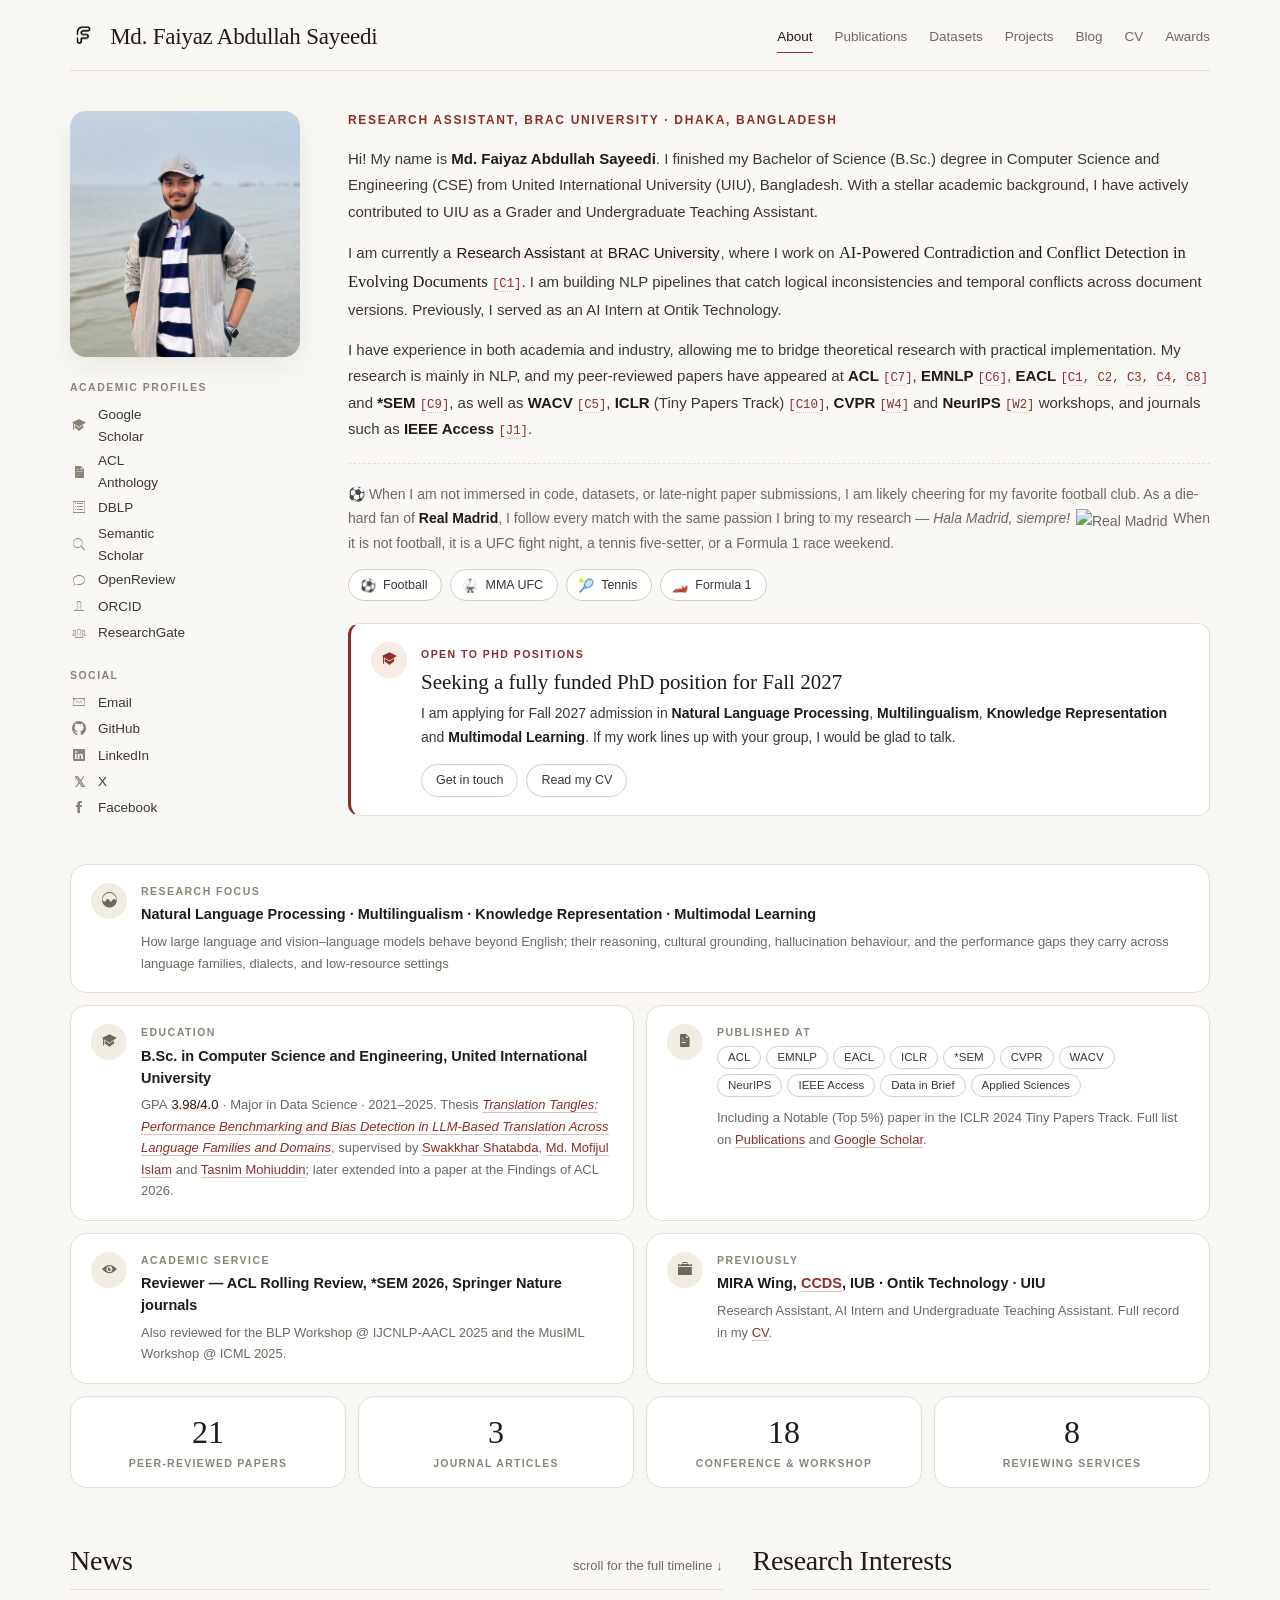
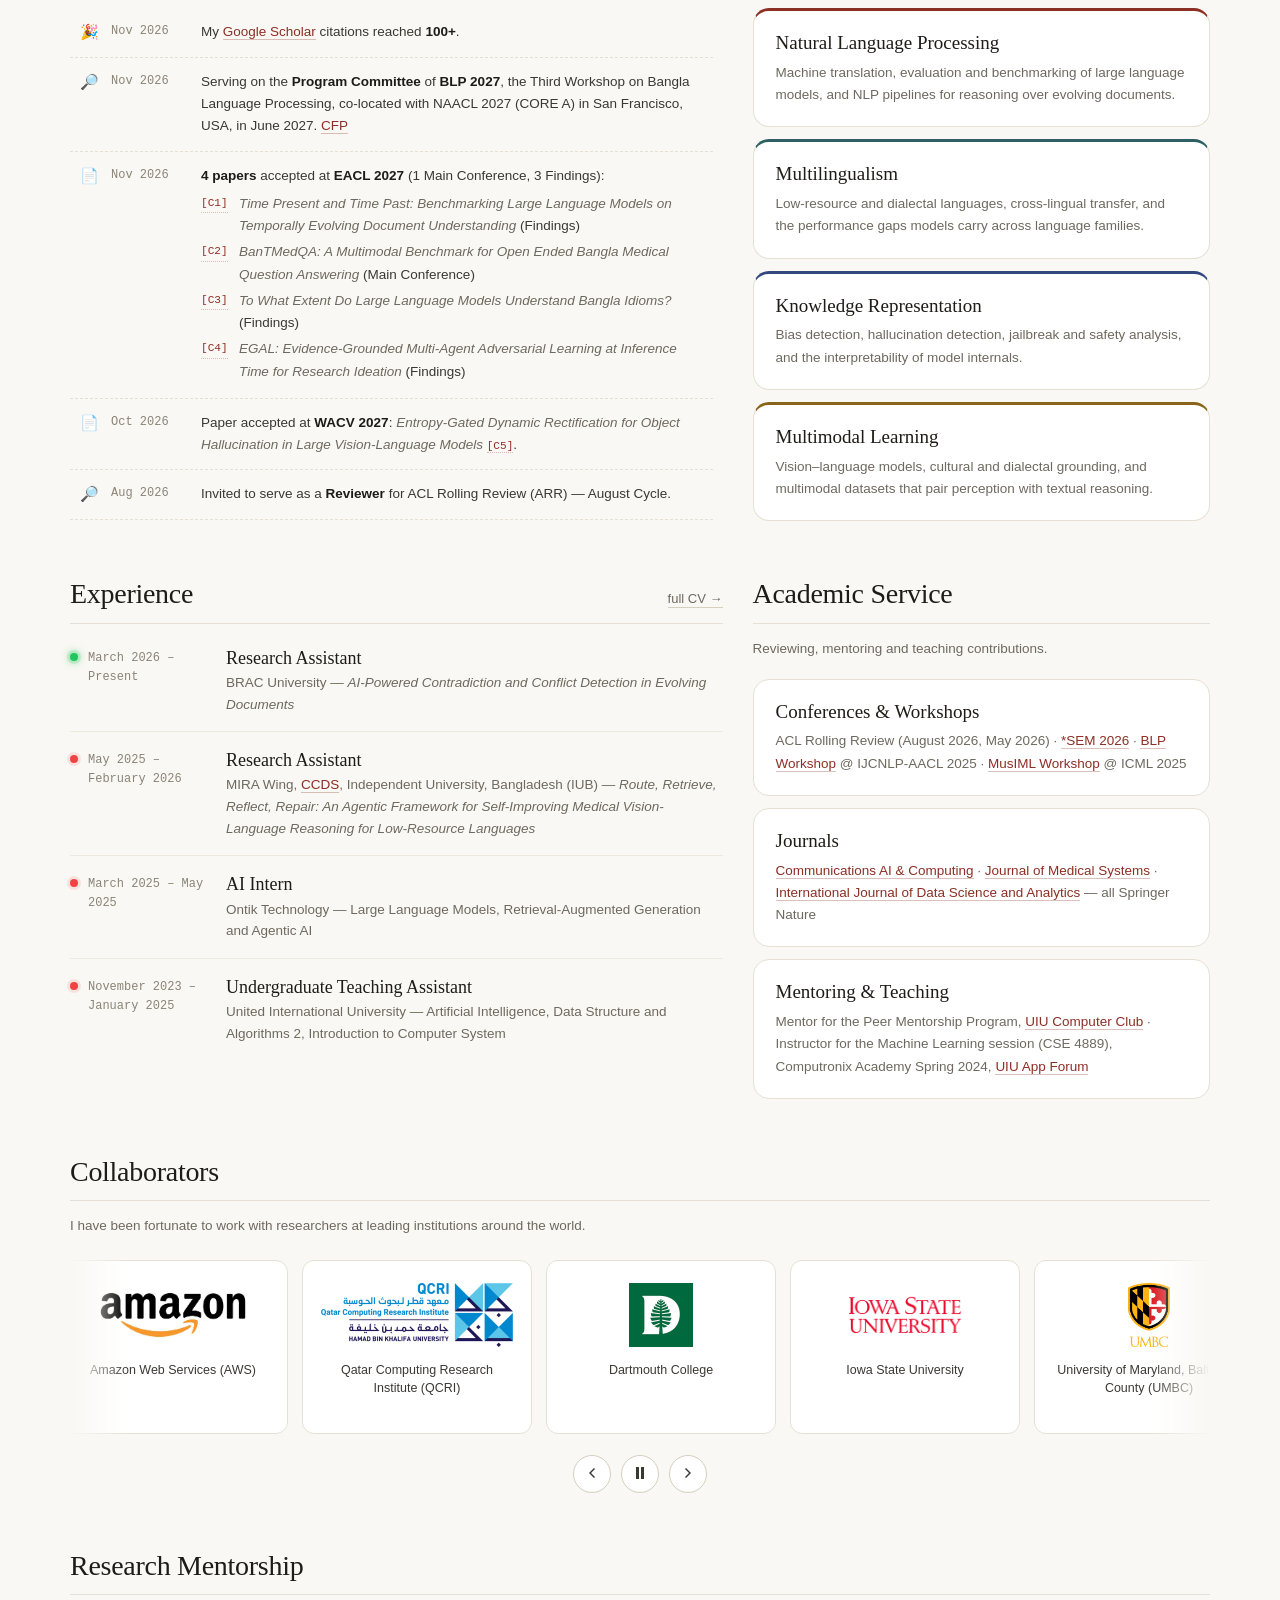
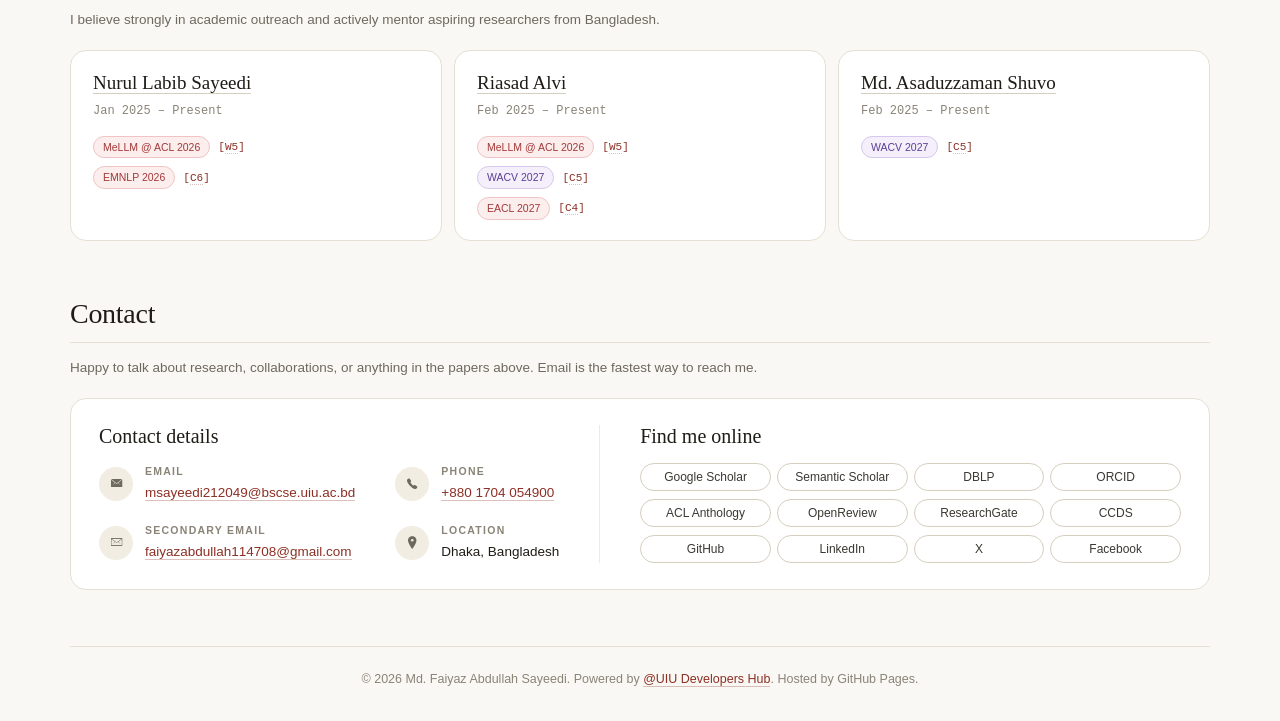
==== commit c748cb6b: "Scrolling button added to Collaboration" ====
--- a/index.html
+++ b/index.html
@@ -614,6 +614,14 @@
 									<img class="collab-logo" src="img/collaborators/indiana.png" alt="" width="3840" height="2160" loading="lazy">
 									<p class="collab-org">Indiana University Bloomington</p>
 								</li>
+								<li class="collab-card">
+									<img class="collab-logo" src="img/collaborators/jku.png" alt="" width="300" height="143" loading="lazy">
+									<p class="collab-org">Johannes Kepler Universität Linz</p>
+								</li>
+								<li class="collab-card">
+									<img class="collab-logo" src="img/collaborators/alberta.svg" alt="" width="467" height="110" loading="lazy">
+									<p class="collab-org">University of Alberta</p>
+								</li>
 							</ul>
 							<!-- an identical second copy keeps the right-to-left loop seamless: edit both lists together -->
 							<ul class="collab-list" aria-hidden="true">
@@ -649,8 +657,21 @@
 									<img class="collab-logo" src="img/collaborators/indiana.png" alt="" width="3840" height="2160" loading="lazy">
 									<p class="collab-org">Indiana University Bloomington</p>
 								</li>
+								<li class="collab-card">
+									<img class="collab-logo" src="img/collaborators/jku.png" alt="" width="300" height="143" loading="lazy">
+									<p class="collab-org">Johannes Kepler Universität Linz</p>
+								</li>
+								<li class="collab-card">
+									<img class="collab-logo" src="img/collaborators/alberta.svg" alt="" width="467" height="110" loading="lazy">
+									<p class="collab-org">University of Alberta</p>
+								</li>
 							</ul>
 						</div>
+					</div>
+					<div class="collab-controls" hidden>
+						<button type="button" class="collab-btn" data-collab="prev" aria-label="Show previous institutions"><span class="ion-ios-arrow-back" aria-hidden="true"></span></button>
+						<button type="button" class="collab-btn" data-collab="pause" aria-label="Pause scrolling"><span class="ion-pause" aria-hidden="true"></span></button>
+						<button type="button" class="collab-btn" data-collab="next" aria-label="Show next institutions"><span class="ion-ios-arrow-forward" aria-hidden="true"></span></button>
 					</div>
 				</div>
 			</div>
--- a/css/custom.css
+++ b/css/custom.css
@@ -1380,6 +1380,54 @@
 	}
 }
 
+/* with JavaScript the script moves the strip instead (so the buttons can steer it) */
+.collab-marquee.is-js .collab-track {
+	animation: none;
+	will-change: transform;
+}
+
+/* previous / pause-play / next buttons under the strip */
+.collab-controls {
+	display: flex;
+	justify-content: center;
+	gap: 10px;
+	margin-top: 16px;
+}
+
+.collab-controls[hidden] {
+	display: none;
+}
+
+.collab-btn {
+	display: inline-flex;
+	align-items: center;
+	justify-content: center;
+	width: 38px;
+	height: 38px;
+	padding: 0;
+	font-size: 16px;
+	line-height: 1;
+	color: var(--text);
+	background: var(--surface);
+	border: 1px solid var(--line-strong);
+	border-radius: 50%;
+	cursor: pointer;
+	transition: background-color var(--ease), border-color var(--ease), color var(--ease);
+}
+
+.collab-btn:hover,
+.collab-btn:focus-visible,
+.collab-btn[aria-pressed="true"] {
+	color: var(--accent);
+	background: var(--accent-tint);
+	border-color: var(--accent);
+}
+
+.collab-btn:focus-visible {
+	outline: 2px solid var(--accent-line);
+	outline-offset: 2px;
+}
+
 .collab-list {
 	display: flex;
 	gap: 14px;
@@ -3063,14 +3111,15 @@
 		transition-delay: 0s !important;
 	}
 
-	/* collaborators: no drifting; one copy of the cards that can be scrolled sideways */
-	.collab-marquee {
+	/* collaborators without JavaScript: no drifting; one copy of the cards to scroll sideways
+	   (with JavaScript the strip starts paused and the arrow buttons step through it) */
+	.collab-marquee:not(.is-js) {
 		overflow-x: auto;
 		-webkit-mask-image: none;
 		mask-image: none;
 	}
 
-	.collab-list[aria-hidden="true"] {
+	.collab-marquee:not(.is-js) .collab-list[aria-hidden="true"] {
 		display: none;
 	}
 }
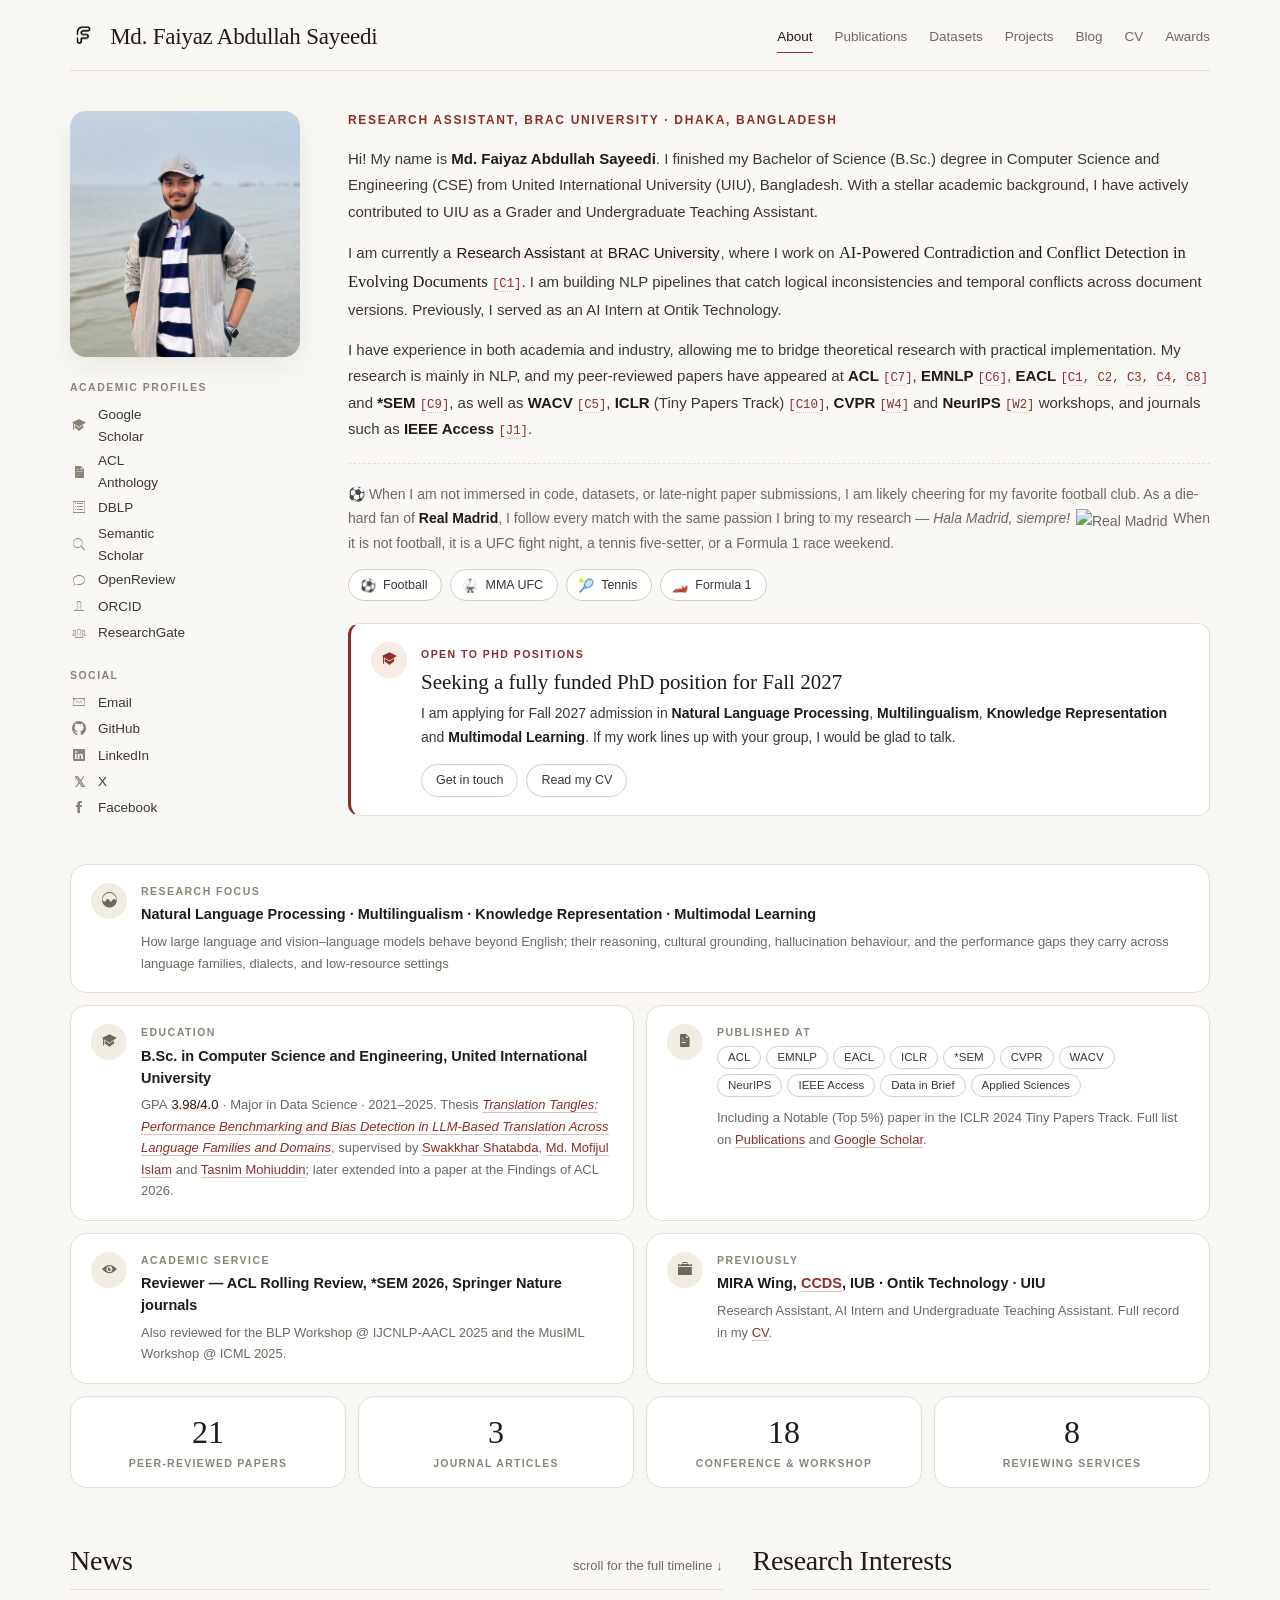
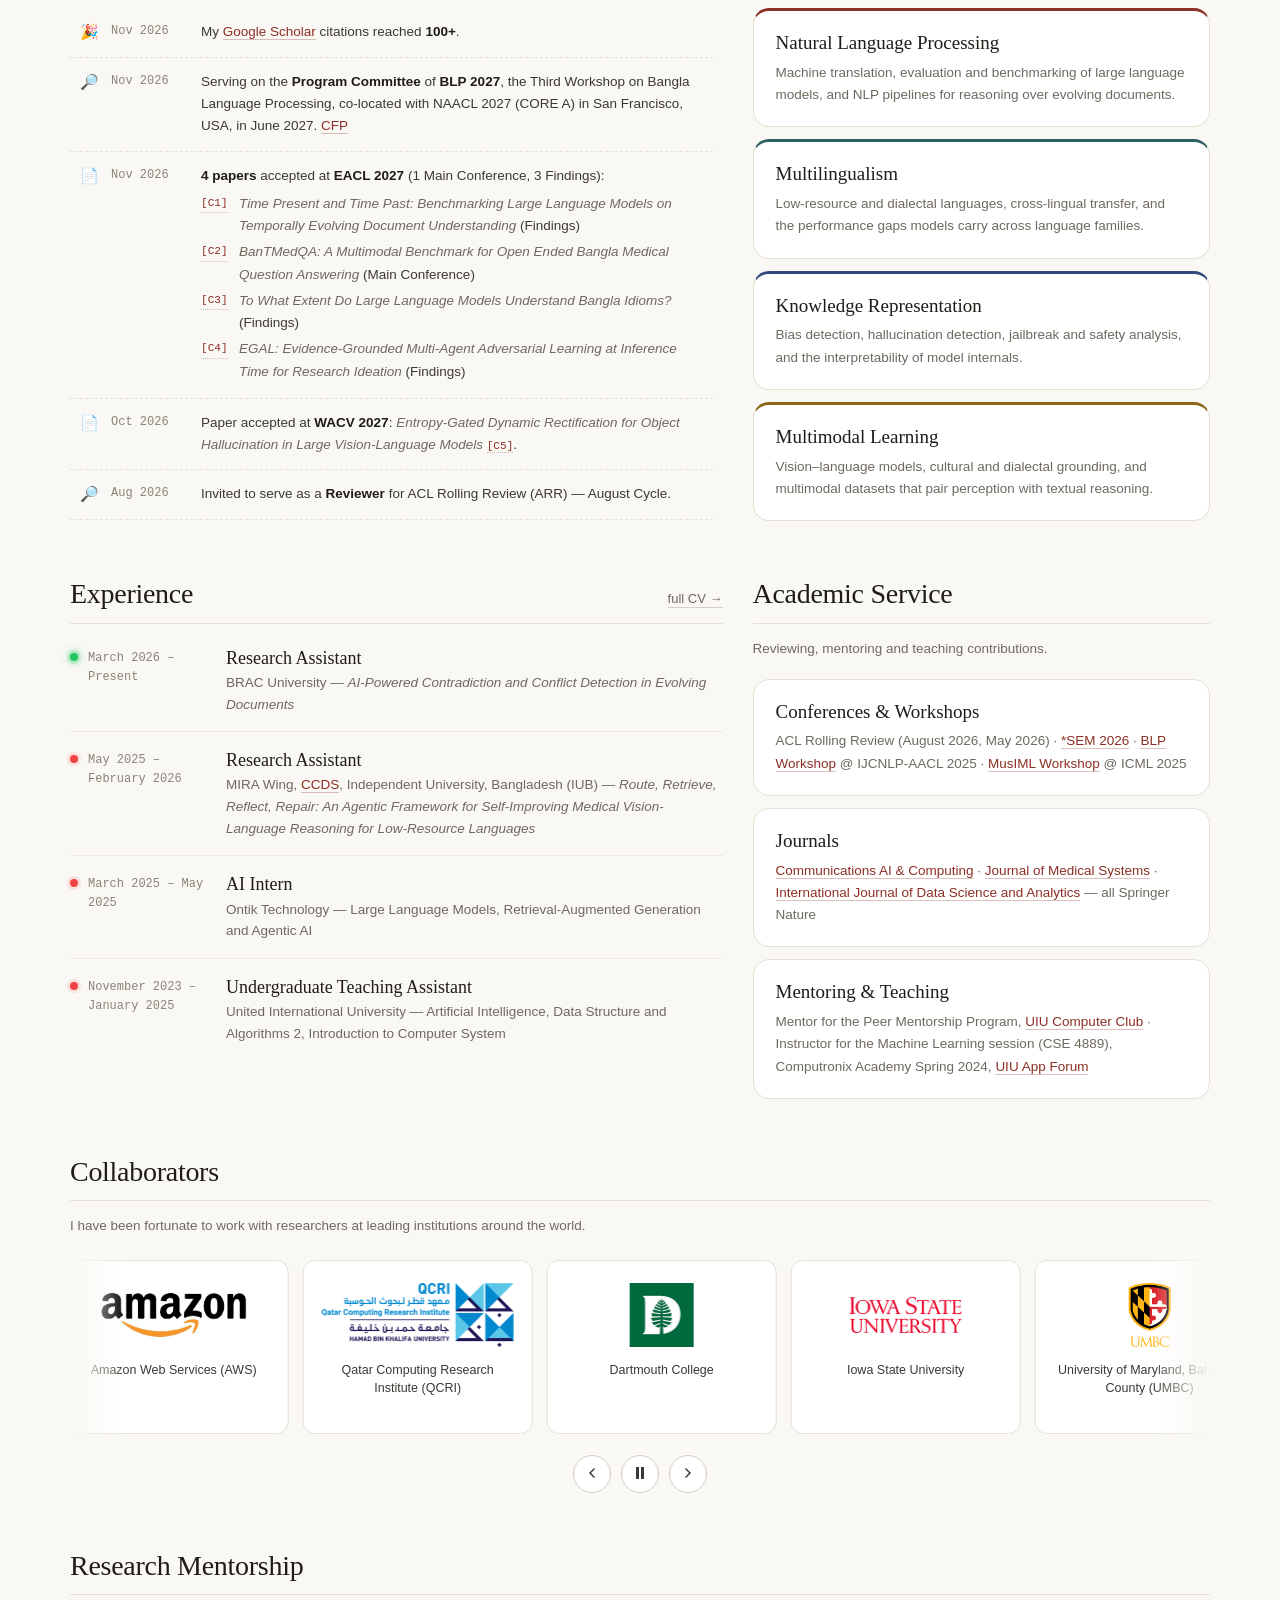
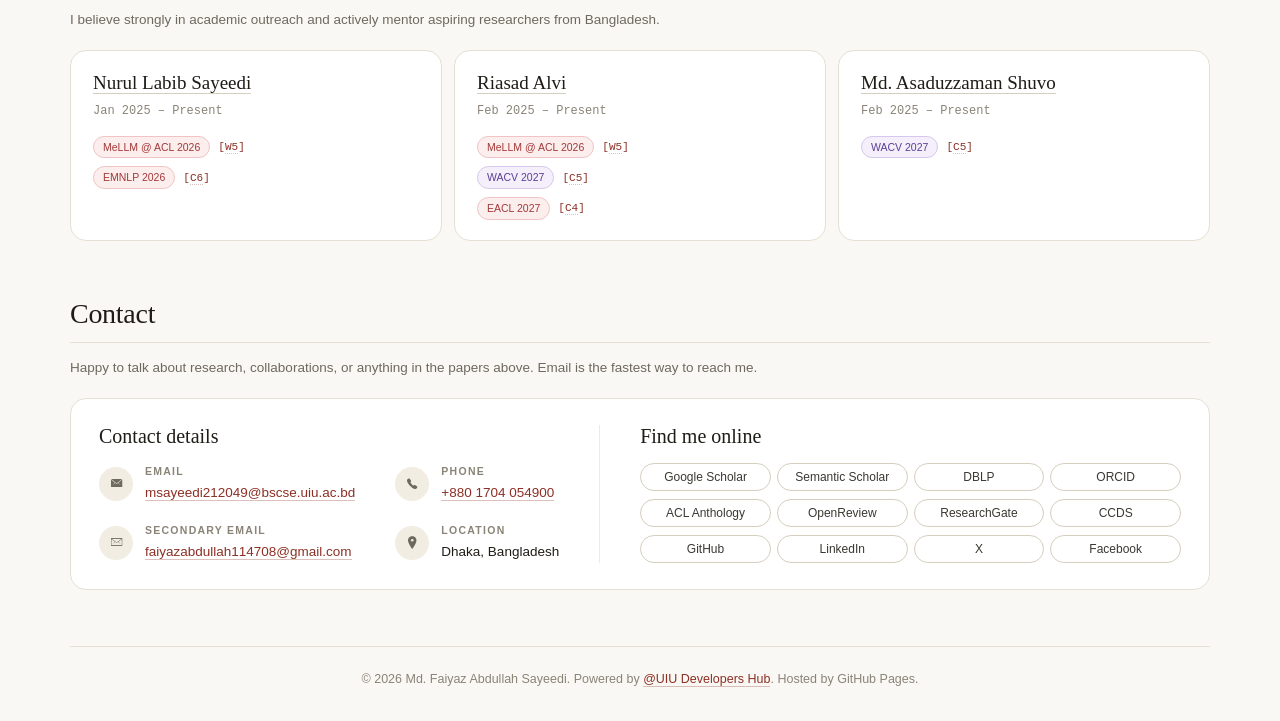
==== commit c067e412: "Scrolling update" ====
--- a/index.html
+++ b/index.html
@@ -622,6 +622,10 @@
 									<img class="collab-logo" src="img/collaborators/alberta.svg" alt="" width="467" height="110" loading="lazy">
 									<p class="collab-org">University of Alberta</p>
 								</li>
+								<li class="collab-card">
+									<img class="collab-logo" src="img/collaborators/ucriverside.svg" alt="" width="300" height="300" loading="lazy">
+									<p class="collab-org">University of California, Riverside</p>
+								</li>
 							</ul>
 							<!-- an identical second copy keeps the right-to-left loop seamless: edit both lists together -->
 							<ul class="collab-list" aria-hidden="true">
@@ -664,6 +668,10 @@
 								<li class="collab-card">
 									<img class="collab-logo" src="img/collaborators/alberta.svg" alt="" width="467" height="110" loading="lazy">
 									<p class="collab-org">University of Alberta</p>
+								</li>
+								<li class="collab-card">
+									<img class="collab-logo" src="img/collaborators/ucriverside.svg" alt="" width="300" height="300" loading="lazy">
+									<p class="collab-org">University of California, Riverside</p>
 								</li>
 							</ul>
 						</div>
